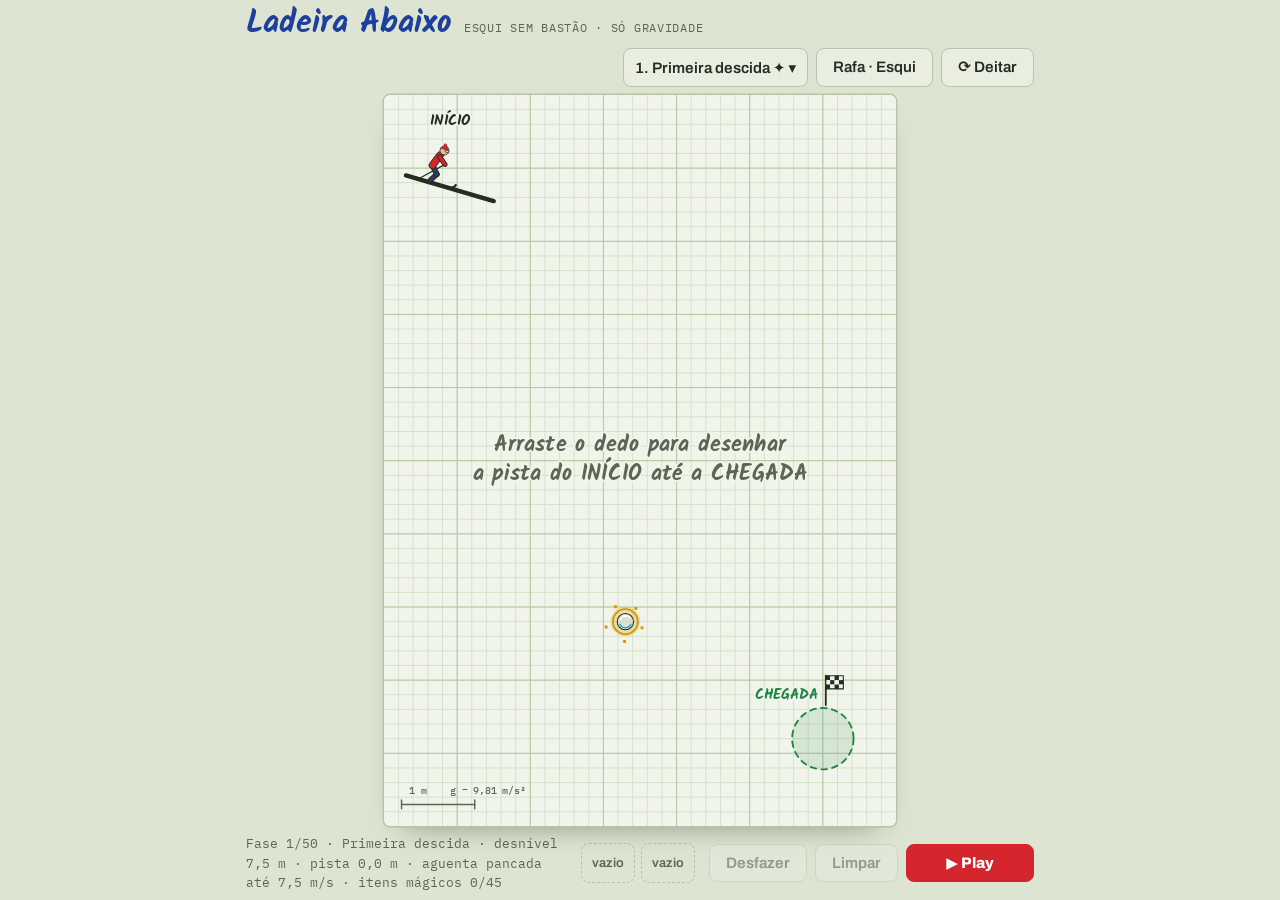
==== index.html @ 8053df75 "Magic items, batch 10: levels 16, 18, 21, 36 (dragon) Placed by Sonnet agents and re-verified on thi" ====
<!doctype html>
<html lang="pt-BR">
<head>
<meta charset="utf-8">
<meta name="viewport" content="width=device-width,initial-scale=1,viewport-fit=cover">
<style>body{margin:0}</style>
<title>Ladeira Abaixo</title>
<link rel="preconnect" href="https://fonts.googleapis.com">
<link rel="preconnect" href="https://fonts.gstatic.com" crossorigin>
<link rel="stylesheet" href="https://fonts.googleapis.com/css2?family=Archivo:wght@400;600;800&family=IBM+Plex+Mono:wght@500&family=Kalam:wght@400;700&display=swap">
<style>
/* Layout: one-screen portrait slope — title strip, tall engineering-pad board (blueprint in dark), thumb-reach control strip */
:root{
  --paper:#f1f4ea; --grid:#d6e2ca; --grid-major:#b3c9a2;
  --desk:#dde4d1; --panel:#e9eee0; --edge:#b6c5a8;
  --ink:#1d3f9e; --graphite:#262b24; --muted:#5b6753;
  --car:#d4252c; --on-car:#ffffff; --glass:#cfe6f2;
  --skin:#f0c29c; --pants:#2c3a66; --blood:#a5101a;
  --hazard:#efb21a; --ok:#1f8446; --bad:#c22a2a;
  --fire:#f0561d; --gold:#d19a00; --ice:#1f9fd6; --slow:#7a4bd0; --snow:#ffffff; --snow-edge:#8fa9bd;
  --f-hand:"Kalam","Segoe Print","Comic Sans MS",cursive;
  --f-ui:"Archivo",system-ui,-apple-system,"Segoe UI",sans-serif;
  --f-mono:"IBM Plex Mono",ui-monospace,Consolas,monospace;
}
@media (prefers-color-scheme: dark){
  :root:not([data-theme="light"]){
    --paper:#15396a; --grid:#1d4780; --grid-major:#2f5f9f;
    --desk:#0b2040; --panel:#112c52; --edge:#2b5690;
    --ink:#f3efdc; --graphite:#e6edf7; --muted:#9fb5d4;
    --car:#ff5a52; --on-car:#2a0606; --glass:#bfe3ff;
    --skin:#f5cfae; --pants:#1b2440; --blood:#e3263a;
    --hazard:#ffb627; --ok:#62d68b; --bad:#ff8a80;
    --fire:#ff6a2b; --gold:#ffcf3f; --ice:#6fd3ff; --slow:#b892ff; --snow:#e9f2ff; --snow-edge:#9fb5d4;
    color-scheme:dark;
  }
}
:root[data-theme="dark"]{
  --paper:#15396a; --grid:#1d4780; --grid-major:#2f5f9f;
  --desk:#0b2040; --panel:#112c52; --edge:#2b5690;
  --ink:#f3efdc; --graphite:#e6edf7; --muted:#9fb5d4;
  --car:#ff5a52; --on-car:#2a0606; --glass:#bfe3ff;
  --skin:#f5cfae; --pants:#1b2440; --blood:#e3263a;
  --hazard:#ffb627; --ok:#62d68b; --bad:#ff8a80;
  --fire:#ff6a2b; --gold:#ffcf3f; --ice:#6fd3ff; --slow:#b892ff; --snow:#e9f2ff; --snow-edge:#9fb5d4;
  color-scheme:dark;
}
*{box-sizing:border-box}
[hidden]{display:none!important}
html,body{height:100%;overscroll-behavior:none}
body{background:var(--desk);color:var(--graphite);font-family:var(--f-ui);-webkit-user-select:none;user-select:none;-webkit-touch-callout:none}
.app{height:100%;max-width:820px;margin-inline:auto;display:flex;flex-direction:column;gap:8px;padding-inline:16px;padding-block:8px}
.bar{display:flex;align-items:center;gap:8px 14px;flex-wrap:wrap}
.brand{display:flex;align-items:baseline;gap:12px;flex-wrap:wrap}
h1{font-family:var(--f-hand);font-weight:700;font-size:2rem;line-height:1;margin:0;color:var(--ink);text-wrap:balance}
.tag{font-family:var(--f-mono);font-size:.75rem;letter-spacing:.06em;text-transform:uppercase;color:var(--muted)}
.pick{margin-left:auto;display:flex;gap:8px;min-width:0}
/* level menu button: drawn by the page (a native select's popup would not turn with the app in sideways mode) */
#lvlBtn{min-width:0;max-width:16rem;text-align:left;white-space:nowrap;overflow:hidden;text-overflow:ellipsis;padding:.6rem .7rem;line-height:1.2}
.lvsec{display:grid;grid-template-columns:repeat(auto-fill,minmax(13rem,1fr));gap:6px}
.lvsec button{text-align:left;padding:.55rem .7rem;line-height:1.25;font-weight:600}
.lvsec button[aria-current="true"]{border-color:var(--ink);box-shadow:inset 0 0 0 2px var(--ink)}
.board{flex:1;min-height:0;display:grid;place-items:center;position:relative}
canvas{display:block;border-radius:6px;touch-action:none;cursor:crosshair;box-shadow:0 0 0 1.5px var(--edge),0 14px 30px -20px rgba(0,0,0,.55)}
canvas.busy{cursor:default}
.controls{justify-content:space-between}
.info{margin:0;flex:1 1 16rem;min-width:0;font-family:var(--f-mono);font-size:.8rem;line-height:1.5;color:var(--muted);font-variant-numeric:tabular-nums}
.btns{display:flex;gap:8px}
button{font:600 .95rem/1 var(--f-ui);padding:.65rem 1rem;border-radius:8px;border:1.5px solid var(--edge);background:var(--panel);color:var(--graphite);cursor:pointer;touch-action:manipulation}
button:hover:not(:disabled){border-color:var(--graphite)}
button:disabled{opacity:.4;cursor:default}
button:focus-visible{outline:3px solid var(--ink);outline-offset:2px}
button.primary{background:var(--car);border-color:var(--car);color:var(--on-car);font-weight:800;min-width:8rem}
/* character and vehicle picker: covers the app (and turns with it in sideways mode) */
.app{position:relative}
.picker{position:absolute;inset:0;z-index:5;display:grid;place-items:center;padding:12px;background:rgba(10,20,30,.45)}
.pk{position:relative;width:min(100%,40rem);max-height:100%;overflow:auto;display:grid;gap:.6rem;background:var(--paper);border:2px solid var(--graphite);border-radius:10px;padding:1rem 1.1rem 1.1rem;box-shadow:6px 6px 0 var(--graphite)}
.pk h2{margin:0;font-family:var(--f-hand);font-weight:700;font-size:1.9rem;line-height:1.05;color:var(--ink)}
.pk h3{margin:.2rem 0 0;font:600 .8rem/1 var(--f-mono);letter-spacing:.06em;text-transform:uppercase;color:var(--muted)}
.opts{display:grid;grid-template-columns:repeat(auto-fill,minmax(5.6rem,1fr));gap:8px}
.opt{display:grid;gap:4px;justify-items:center;padding:6px 4px 8px;font-weight:600}
.opt canvas{width:100%;aspect-ratio:4/3;height:auto;box-shadow:none;border-radius:4px;cursor:pointer;background:var(--paper)}
.opt[aria-pressed="true"]{border-color:var(--ink);box-shadow:inset 0 0 0 2px var(--ink)}
.opt small{font:500 .68rem/1.2 var(--f-mono);color:var(--muted);letter-spacing:.02em;text-align:center}
.vnote{margin:0;line-height:1.4;min-height:2.8em}
.pk .btns{justify-content:flex-end}
/* bag of magic items: two slots; the dragon slot is a button */
.bag{display:flex;gap:6px;align-items:stretch}
.slot{display:flex;align-items:center;gap:6px;padding:3px 9px 3px 3px;border:1.5px dashed var(--edge);border-radius:8px;font:600 .8rem/1.15 var(--f-ui);color:var(--muted);min-height:2.5rem;min-width:0}
.slot.empty{padding:3px 10px}
.slot.full{border-style:solid;color:var(--graphite);background:var(--panel)}
button.slot{cursor:pointer;border-color:var(--gold)}
.slot canvas{width:30px;height:30px;flex:none;box-shadow:none;border-radius:50%;cursor:inherit}
.app.land .bag{gap:6px}
.app.land .slot{flex:1;justify-content:center;padding:3px;min-height:2.4rem}
.app.land .slot span{display:none} /* sideways the column is short: icons only, the name is in the tooltip */
/* sideways: board on the left, controls in a column on the right */
.app.land{max-width:none;display:grid;grid-template-columns:minmax(0,1fr) 10rem;grid-template-rows:auto 1fr;gap:8px 12px}
.app.land .board{grid-column:1;grid-row:1/3}
.app.land header,.app.land footer{grid-column:2;flex-direction:column;flex-wrap:nowrap;align-items:stretch;gap:8px} /* nowrap: a wrapping column grows to its widest child */
.app.land footer{grid-row:2;justify-content:flex-end}
.app.land h1{font-size:1.45rem}
.app.land .tag,.app.land .info .more{display:none}
.app.land .pick{margin-left:0;flex-direction:column}
.app.land #who{white-space:normal}
.app.land #lvlBtn{max-width:none}
.app.land .info{flex:0 0 auto}
.app.land .controls .btns{flex-direction:column}
.app.land .controls .btns button{height:2.6rem}
.app.land .info{display:none} /* the level button already names the level */
.app.land button.primary{min-width:0}
/* phone held sideways with rotation lock: turn the whole app a quarter */
body.turn .app{position:fixed;top:0;left:var(--vw);width:var(--vh);height:var(--vw);margin:0;transform-origin:0 0;transform:rotate(90deg)}
.overlay{position:absolute;inset:0;display:grid;place-items:center;pointer-events:none;padding:16px}
.card{pointer-events:auto;display:grid;gap:.7rem;max-width:22rem;background:var(--paper);border:2px solid var(--graphite);border-radius:10px;padding:1.1rem 1.3rem 1.2rem;box-shadow:6px 6px 0 var(--graphite)}
.card h2{margin:0;font-family:var(--f-hand);font-weight:700;font-size:2.1rem;line-height:1.05;color:var(--bad);text-wrap:balance}
.card[data-kind="win"] h2{color:var(--ok)}
.card p{margin:0;line-height:1.45}
.card .btns button{flex:1}
@media (max-width:560px){
  .app{padding-inline:12px;gap:6px}
  h1{font-size:1.5rem}
  .tag,.info .more{display:none}
  .app:not(.land) .pick{margin-left:0;width:100%}
  .app:not(.land) #lvlBtn{flex:1;max-width:none}
  .app:not(.land) .info{flex-basis:100%;text-align:center}
  .app:not(.land) .bag{width:100%;justify-content:center}
  .app:not(.land) .controls .btns{width:100%}
  .app:not(.land) .controls .btns button{flex:1;height:3.2rem;padding:0 .5rem}
  .app:not(.land) button.primary{min-width:0;flex:1.6!important}
}
</style>

</head>
<body>
<div class="app">
  <header class="bar">
    <div class="brand"><h1>Ladeira Abaixo</h1><span class="tag">esqui sem bastão · só gravidade</span></div>
    <div class="pick">
      <button id="lvlBtn" aria-haspopup="dialog" title="Escolher fase"></button>
      <button id="who" title="Escolher personagem e transporte" aria-haspopup="dialog"></button>
      <button id="turn" title="Trocar entre jogar em pé e deitado">⟳ Deitar</button>
    </div>
  </header>
  <main class="board" id="board">
    <canvas id="cv" aria-label="Montanha: arraste para desenhar a pista de neve"></canvas>
    <div class="overlay" id="overlay" hidden>
      <div class="card" id="card" role="dialog" aria-live="polite">
        <h2 id="cTitle"></h2>
        <p id="cText"></p>
        <div class="btns"><button id="retry">Tentar de novo</button><button id="next" class="primary">Próxima fase</button></div>
      </div>
    </div>
  </main>
  <div class="picker" id="lvlMenu" role="dialog" aria-modal="true" aria-labelledby="lvTitle" hidden>
    <div class="pk">
      <h2 id="lvTitle">Escolha a fase</h2>
      <div id="lvList"></div>
      <div class="btns"><button id="lvClose">Fechar</button></div>
    </div>
  </div>
  <div class="picker" id="picker" role="dialog" aria-modal="true" aria-labelledby="pkTitle" hidden>
    <div class="pk">
      <h2 id="pkTitle">Quem desce, e em quê?</h2>
      <h3>Personagem</h3>
      <div class="opts" id="chars"></div>
      <h3>Transporte</h3>
      <div class="opts" id="vehs"></div>
      <p class="vnote" id="vnote"></p>
      <div class="btns"><button id="pkOk" class="primary">Descer!</button></div>
    </div>
  </div>
  <footer class="bar controls">
    <p class="info"><span id="info"></span><span class="more" id="more"></span></p>
    <div class="bag" id="bag" role="group" aria-label="Bolsa de itens mágicos"></div>
    <div class="btns">
      <button id="undo">Desfazer</button>
      <button id="clear">Limpar</button>
      <button id="play" class="primary">▶ Play</button>
    </div>
  </footer>
</div>

<script>
// World units: 100 px = 1 m, portrait slope. The skier rides on two ski contact points joined by a rigid
// link (position-based dynamics); the body is drawn on top and only checked for hits.
let W = 700, H = 1000; const PX = 100, G = 9.81 * PX, R = 9, AXLE = 36, SUB = 10;
const CRASH_BASE = 750, VMAX = 2500, GOAL_R = 42, SPIN = 3.5, T_MAX = 40;
// Levels are authored for the 700×1000 portrait slope; sideways play stretches them to 1000×700.
// start: launch pad [x1,y1,x2,y2] (skier faces from 1 to 2); goal: [x,y]
// haz: deadly rects [x,y,w,h] — moving ones add [dx,dy,period s,phase 0..1] and sweep from x,y to x+dx,y+dy and back
// fire: flame vents [x,y,w,h,period s,lit 0..1,phase 0..1,nozzle] — the rect burns for the lit share of each period;
//   nozzle is the side the flames shoot from: 0 bottom, 1 top, 2 left, 3 right
// aval: [delay s, speed px/s, accel px/s²] — a snow front starts behind the pad and sweeps toward the goal
// atk: ["aguia", x, y, delay s, speed px/s] chases the skier; ["canhao", x, y, first shot s, every s, ball px/s] fires fireballs
//   aimed where the skier would be if it kept going straight
// items: [x, y, kind] — power-ups for this run only: "turbo" pushes for 3 s, "lento" brakes for 3 s,
//   "gelo" freezes everything that moves (and the clock that drives it) for 3 s
// Every level also hides one magic item (MAGIC_SPOTS below): it only counts if the rider grabs it and finishes alive
const LEVELS = [
  { name: "Primeira descida", start: [30,110,150,145], goal: [600,880], haz: [] },
  { name: "Desvio", start: [30,110,150,145], goal: [620,880], haz: [[0,620,320,50]] },
  { name: "Por baixo da ponte", start: [670,110,550,145], goal: [100,880], haz: [[0,0,280,520],[330,700,370,300]] },
  { name: "Funil", start: [30,110,150,145], goal: [410,880], haz: [[0,640,330,360],[480,640,220,360]] },
  { name: "Pedras", start: [30,110,150,145], goal: [620,880], haz: [[350,250,350,80],[0,700,330,300]] },
  { name: "Agulha", start: [30,110,150,145], goal: [620,900], haz: [[0,380,240,40],[350,380,350,40],[0,720,420,280]] },
  // moving obstacles from here on
  { name: "Vai e vem", start: [30,110,150,145], goal: [600,880], haz: [[100,420,110,40,330,0,2.6,0]] },
  { name: "Elevador", start: [30,110,150,145], goal: [620,880], haz: [[0,620,320,50],[470,520,90,40,0,320,2.2,.9]] },
  { name: "Portão", start: [30,110,150,145], goal: [410,880], haz: [[0,640,330,360],[480,640,220,360],[160,590,100,30,220,0,2.6,.18]] },
  { name: "Martelos", start: [30,110,150,145], goal: [600,880], haz: [[200,250,60,60,0,260,1.6,.85],[420,480,60,60,0,260,1.6,.35]] },
  { name: "Ponte levadiça", start: [670,110,550,145], goal: [100,880], haz: [[0,0,280,520],[330,700,370,300],[190,500,80,40,0,170,2.4,.05]] },
  { name: "Esteiras", start: [30,110,150,145], goal: [600,880], haz: [[0,300,120,30,520,0,3,.2],[0,520,120,30,520,0,3,.53],[0,740,120,30,520,0,3,.86]] },
  { name: "Agulha móvel", start: [30,110,150,145], goal: [620,900], haz: [[0,380,200,40,130,0,2.4,.15],[320,380,380,40,130,0,2.4,.15],[0,720,420,280]] },
  { name: "Chuva de pedras", start: [30,110,150,145], goal: [600,880], haz: [[230,-60,50,50,0,1000,1.8,.35],[420,-60,50,50,0,1000,1.8,.85]] },
  { name: "Correnteza", start: [30,110,150,145], goal: [600,880], haz: [[0,250,200,60],[0,560,240,60,440,0,3.2,.3]] },
  { name: "Pedras e martelos", start: [30,110,150,145], goal: [620,880], haz: [[350,250,350,80],[0,700,330,300],[340,600,60,60,220,0,1.6,.6],[560,640,60,60,0,140,1.4,.6]] },
  // second run: 17–21 are static again with new shapes, then everything moves
  { name: "Túnel", start: [30,110,150,145], goal: [620,870], haz: [[380,300,320,190],[0,760,360,240]] },
  { name: "Vale", start: [30,110,150,145], goal: [640,740], haz: [[450,280,250,370],[200,840,500,160]] },
  { name: "Contramão", start: [670,110,550,145], goal: [80,870], haz: [[0,0,310,520],[380,620,320,380]] },
  { name: "Montanha-russa", start: [30,110,150,145], goal: [640,420], haz: [[400,0,120,360],[0,700,700,300]] },
  { name: "Escadaria", start: [30,110,150,145], goal: [630,880], haz: [[0,330,150,670],[150,420,150,580],[300,630,150,370],[450,800,120,200],[280,0,420,215],[430,215,270,230],[580,445,120,205]] },
  { name: "Portas de correr", start: [30,110,150,145], goal: [620,880], haz: [[0,470,410,30,-320,0,2.4,.45],[470,470,230,30,320,0,2.4,.45],[0,760,530,30,-400,0,2,.6],[590,760,110,30,400,0,2,.6]] },
  { name: "Pêndulo", start: [30,110,150,145], goal: [620,870], haz: [[80,700,70,70,420,-420,2.4,.45],[500,250,70,70,-200,450,2,.925]] },
  { name: "Avalanche", start: [30,110,150,145], goal: [620,870], haz: [[250,-60,50,50,0,1100,1.8,.65],[340,-60,50,50,0,1100,2,.675],[450,-60,50,50,0,1100,1.7,.7],[560,-60,50,50,0,1100,2.2,.9]] },
  { name: "Pistões", start: [30,110,150,145], goal: [620,870], haz: [[290,-300,40,550,0,330,1.6,.2],[410,-150,40,600,0,330,1.4,.725],[530,0,40,600,0,300,1.2,.325]] },
  { name: "Elevadores", start: [30,420,150,455], goal: [640,880], haz: [[250,300,50,40,0,400,2,.475],[380,350,50,40,0,450,1.6,.15],[510,450,50,40,0,450,1.3,.95]] },
  { name: "Relógio", start: [30,110,150,145], goal: [620,870], haz: [[200,420,50,50,200,0,1.3,.3],[400,450,50,50,0,300,1.7,.025],[600,700,50,50,-250,0,1.1,.075],[250,800,50,50,0,-250,1.5,0]] },
  { name: "Tempestade", start: [30,110,150,145], goal: [620,880], haz: [[300,-60,45,45,0,1100,1.9,.9],[480,-60,45,45,0,1100,1.6,.75],[0,600,100,30,600,0,2.6,.75]] },
  { name: "Guilhotina", start: [30,110,150,145], goal: [620,870], haz: [[380,300,320,190],[0,760,360,240],[420,490,24,60,0,300,1.2,.6],[560,490,24,60,0,330,1,.85]] },
  { name: "Trânsito", start: [30,110,150,145], goal: [630,880], haz: [[0,330,120,30,580,0,2.4,.8],[580,540,120,30,-580,0,2,.125],[0,760,120,30,580,0,2.8,.6]] },
  { name: "Fresta", start: [30,110,150,145], goal: [630,880], haz: [[400,-750,30,1000,0,300,3.2,.625],[400,500,30,1000,0,300,3.2,.625]] },
  { name: "Contramão móvel", start: [670,110,550,145], goal: [80,870], haz: [[0,0,310,520],[380,620,320,380],[315,330,60,40,0,300,1.8,.15],[100,740,60,40,220,0,1.6,.2]] },
  { name: "Vale perigoso", start: [30,110,150,145], goal: [640,740], haz: [[450,280,250,370],[200,840,500,160],[450,660,40,40,0,140,1,.075],[560,660,40,40,0,140,.8,.425],[200,480,50,40,200,0,1.8,.075]] },
  { name: "Escada rolante", start: [30,110,150,145], goal: [630,880], haz: [[0,330,150,670],[150,420,150,580],[300,630,150,370],[450,800,120,200],[280,0,420,215],[430,215,270,230],[580,445,120,205],[340,215,30,30,0,330,1.4,.35],[500,445,30,30,0,330,1.2,.6]] },
  { name: "Vagonete", start: [30,110,150,145], goal: [640,420], haz: [[400,0,120,360],[0,700,700,300],[300,560,60,40,260,0,2.2,.25],[560,380,40,40,0,200,1.8,.7]] },
  { name: "Grande final", start: [30,110,150,145], goal: [630,880], haz: [[0,330,150,670],[150,420,150,580],[300,630,150,370],[450,800,120,200],[280,0,420,215],[430,215,270,230],[580,445,120,205],[340,-300,30,500,0,330,1.3,.025],[500,-70,30,500,0,330,1.1,.525],[200,-60,40,40,0,1100,1.7,.35]] },
  // modes: fire vents and fireballs, an avalanche on your tail, eagles and cannons that hunt the skier, then all at once
  { name: "Fogueira", start: [30,110,150,145], goal: [620,870], haz: [[400,420,120,120]], fire: [[290,300,60,320,1.8,.55,.95,0]], items: [[560,330,"turbo"]] },
  { name: "Lança-chamas", start: [30,110,150,145], goal: [620,870], haz: [], fire: [[80,300,280,50,1.6,.45,.05,2],[330,600,370,50,1.4,.5,.65,3]] },
  { name: "Vulcão", start: [30,110,150,145], goal: [640,420], haz: [[400,0,120,360],[0,700,700,300]], fire: [[430,430,100,270,1.8,.45,.8,0]], atk: [["canhao",60,660,1.3,1.4,450]] },
  { name: "Fornalha", start: [30,110,150,145], goal: [630,880], haz: [[0,330,150,670],[150,420,150,580],[300,630,150,370],[450,800,120,200],[280,0,420,215],[430,215,270,230],[580,445,120,205]], fire: [[320,420,50,210,1.5,.5,.75,0],[470,560,50,240,1.3,.5,.15,0]] },
  { name: "Onda branca", start: [30,110,150,145], goal: [620,880], haz: [], aval: [.8,300,600], items: [[300,375,"lento"]] },
  { name: "Fuga do túnel", start: [30,110,150,145], goal: [620,870], haz: [[380,300,320,190],[0,760,360,240]], aval: [.8,300,600] },
  { name: "Contramão gelada", start: [670,110,550,145], goal: [80,870], haz: [[0,0,310,520],[380,620,320,380]], aval: [.8,300,600], items: [[440,560,"turbo"]] },
  { name: "Vale da avalanche", start: [30,110,150,145], goal: [640,740], haz: [[450,280,250,370],[200,840,500,160]], aval: [.8,300,400], items: [[400,500,"gelo"]] },
  { name: "Águia", start: [30,110,150,145], goal: [640,420], haz: [[400,0,120,360],[0,700,700,300]], atk: [["aguia",80,300,.8,800]] },
  { name: "Canhão", start: [30,110,150,145], goal: [620,870], haz: [[400,420,120,120]], atk: [["canhao",650,600,1,1,900]], items: [[200,700,"gelo"]] },
  { name: "Ninho", start: [30,110,150,145], goal: [620,870], haz: [], atk: [["aguia",470,610,1.4,500],["aguia",80,320,.8,800]] },
  { name: "Bombardeio", start: [30,420,150,455], goal: [640,880], haz: [[380,300,50,40,0,450,1.6,.55]], atk: [["canhao",640,120,.3,1,500],["canhao",60,900,1.3,1.2,500]] },
  { name: "Inferno branco", start: [30,110,150,145], goal: [620,870], haz: [[400,420,120,120]], fire: [[380,560,60,260,1.6,.5,.45,0]], aval: [.8,300,600], atk: [["aguia",640,200,.4,700]], items: [[470,380,"turbo"]] },
  { name: "Fim do mundo", start: [30,110,150,145], goal: [630,880], haz: [[0,330,150,670],[150,420,150,580],[300,630,150,370],[450,800,120,200],[280,0,420,215],[430,215,270,230],[580,445,120,205]], fire: [[320,420,50,210,1.5,.5,.5,0]], aval: [.8,300,600], atk: [["canhao",660,120,.3,.6,450]], items: [[520,520,"gelo"]] },
];
const SECTIONS = [[0, "Clássicas"], [16, "Novas formas"], [36, "🔥 Fogo"], [40, "🏔 Avalanche"], [44, "🦅 Ataque"], [48, "☠ Tudo junto"]];
// one magic item per level, [x, y, kind] in portrait coordinates (null: none yet); kinds are in MAGIC
const MAGIC_SPOTS = LEVELS.map(() => null);
Object.assign(MAGIC_SPOTS, { 0: [330, 720, "bolha"], 1: [270, 560, "pena"], 2: [290, 880, "bolha"], 3: [170, 260, "capacete"], 4: [370, 760, "bolha"], 5: [480, 500, "pena"], 6: [390, 800, "bolha"], 8: [440, 520, "bolha"], 9: [570, 400, "pena"], 10: [290, 880, "bolha"], 11: [410, 180, "capacete"], 12: [350, 680, "bolha"], 13: [330, 720, "pena"], 14: [330, 720, "capacete"], 15: [450, 430, "bolha"], 16: [390, 900, "pena"], 17: [560, 710, "bolha"], 19: [550, 300, "dragao"], 20: [360, 540, "bolha"], 21: [470, 200, "pena"], 22: [410, 180, "bolha"], 23: [410, 180, "capacete"], 25: [390, 840, "pena"], 26: [410, 180, "capacete"], 27: [470, 200, "bolha"], 28: [390, 900, "pena"], 29: [470, 280, "bolha"], 30: [470, 880, "capacete"], 31: [148, 623, "bolha"], 32: [297, 222, "pena"], 33: [420, 400, "capacete"], 34: [210, 440, "bolha"], 35: [371, 549, "dragao"], 36: [550, 580, "brasa"], 37: [450, 300, "brasa"], 38: [550, 300, "brasa"], 39: [420, 400, "cachecol"], 40: [250, 300, "cachecol"], 41: [330, 715, "cachecol"], 42: [341, 830, "cachecol"], 44: [650, 660, "brasa"], 45: [330, 300, "apito"], 46: [560, 380, "brasa"], 47: [290, 740, "cachecol"], 48: [400, 500, "capacete"] });
let land = false; // sideways play
const LAND_PACE = .7;
const levelCache = {};
function levelFor(i) { // the level as played in the current orientation
  const key = land + ":" + i;
  if (!levelCache[key]) {
    const src = LEVELS[i], sx = land ? 1000 / 700 : 1, sy = land ? 700 / 1000 : 1;
    // sideways the slope is lower and the skier slower, so fire, avalanche and hunters run on a slower clock:
    // their times are divided by p and their speeds multiplied by it
    const p = land ? LAND_PACE : 1;
    levelCache[key] = { name: src.name,
      start: src.start.map((v, j) => v * (j % 2 ? sy : sx)), goal: [src.goal[0] * sx, src.goal[1] * sy],
      haz: src.haz.map(h => h.map((v, j) => j < 6 ? v * (j % 2 ? sy : sx) : v)),
      fire: (src.fire || []).map(f => f.map((v, j) => j < 4 ? v * (j % 2 ? sy : sx) : j === 4 ? v / p : v)),
      atk: (src.atk || []).map(a => a[0] === "aguia" ? [a[0], a[1] * sx, a[2] * sy, a[3] / p, a[4] * p]
        : [a[0], a[1] * sx, a[2] * sy, a[3] / p, a[4] / p, a[5] * p]),
      items: (src.items || []).map(([x, y, k]) => [x * sx, y * sy, k]),
      magic: MAGIC_SPOTS[i] && [MAGIC_SPOTS[i][0] * sx, MAGIC_SPOTS[i][1] * sy, MAGIC_SPOTS[i][2]] };
    if (src.aval) { // the front travels along pad end → goal; stretch its speed with that distance too
      const [, , px, py] = src.start, [gx, gy] = src.goal, k = Math.hypot((gx - px) * sx, (gy - py) * sy) / Math.hypot(gx - px, gy - py);
      levelCache[key].aval = [src.aval[0] / p, src.aval[1] * k * p, src.aval[2] * k * p * p];
    }
  }
  return levelCache[key];
}
let tHaz = 0; // obstacle clock: runs freely while drawing, restarts at 0 on Play so every run is the same
const lit = (f, t = tHaz) => (t / f[4] + f[6]) % 1 < f[5];
const warm = (f, t = tHaz) => !lit(f, t) && (t / f[4] + f[6]) % 1 > 1 - .45 / f[4]; // about to light
function hazAt(h, t = tHaz) {
  if (h.length < 5) return h;
  const k = (1 - Math.cos(2 * Math.PI * (t / h[6] + h[7]))) / 2;
  return [h[0] + h[4] * k, h[1] + h[5] * k, h[2], h[3]];
}
// Riders: a character (looks only) on a vehicle (changes the ride). Coordinates are local to the rider: x forward,
// y down from the rear contact; every vehicle rests on the same two contacts, (0,0) and (AXLE,0), with the snow at y = 9.
// parts are thick strokes from a to b, drawn intact and torn apart on a crash; k picks the colour from the character
// (jacket, pants, skin) or the vehicle (gear, wood, tube, metal); shape draws a vehicle piece along its a→b segment.
// probes are (forward, up) body points that must never touch the snow; mid is the body centre (goal, aim, effects).
// roll: snow friction px/s², drag: air drag 1/s, tough: extra crash speed px/s, thrust: push px/s² while on the snow.
const SIT = (dx, dy) => [ // seated rider shifted by (dx, dy): sled, rocket, tray
  { a: [8 + dx, -6 + dy], b: [24 + dx, -9 + dy], w: 5.5, k: "pants", bleed: 1 },
  { a: [24 + dx, -9 + dy], b: [37 + dx, -2 + dy], w: 5, k: "pants", bleed: 1 },
  { a: [8 + dx, -6 + dy], b: [11 + dx, -22 + dy], w: 8, k: "jacket", bleed: 1.6 },
  { a: [11 + dx, -20 + dy], b: [28 + dx, -11 + dy], w: 4.5, k: "jacket", bleed: 1 },
  { a: [12 + dx, -30 + dy], b: [12 + dx, -30 + dy], w: 11, k: "skin", head: true, bleed: 2 },
];
const STAND = [
  { a: [24, -4], b: [18, 6], w: 5, k: "pants", bleed: 1 },
  { a: [15, -14], b: [24, -4], w: 5.5, k: "pants", bleed: 1 },
  { a: [15, -14], b: [21, -30], w: 8, k: "jacket", bleed: 1.6 },
  { a: [21, -28], b: [31, -20], w: 4.5, k: "jacket", bleed: 1 },
  { a: [25, -38], b: [25, -38], w: 11, k: "skin", head: true, bleed: 2 },
];
const VEHICLES = [
  { id: "esqui", name: "Esqui", note: "O original: equilibrado em tudo.", rate: [3, 3, 3],
    roll: 25, drag: .04, tough: 0, thrust: 0, mid: [18, 20], head: [25, -38],
    parts: [{ a: [-10, 9], b: [53, 9], w: 3, k: "gear", shape: "ski" }, { a: [31, -20], b: [4, 7], w: 1.6, k: "gear" }, ...STAND],
    probes: [[25, 44], [30, 38], [21, 30], [13, 14], [31, 20]] },
  { id: "treno", name: "Trenó", note: "Baixinho e firme: aguenta pancadas mais fortes, mas desliza menos.", rate: [2, 4, 2],
    roll: 30, drag: .045, tough: 100, thrust: 0, mid: [16, 14], head: [12, -30],
    parts: [{ a: [-8, 8], b: [46, 8], w: 2.5, k: "gear", shape: "runner" }, { a: [-4, 1], b: [40, 1], w: 4.5, k: "wood" },
      ...SIT(0, 0), { a: [28, -11], b: [44, 2], w: 1.2, k: "gear" }],
    probes: [[12, 36], [11, 22], [24, 10], [28, 12]] },
  { id: "snowboard", name: "Snowboard", note: "Desliza muito, mas é frágil na queda.", rate: [4, 2, 3],
    roll: 16, drag: .035, tough: -50, thrust: 0, mid: [18, 20], head: [25, -38],
    parts: [{ a: [-12, 8], b: [50, 8], w: 4, k: "gear", shape: "board" }, ...STAND.slice(0, 3),
      { a: [21, -28], b: [34, -25], w: 4.5, k: "jacket", bleed: 1 }, { a: [19, -27], b: [8, -22], w: 4.5, k: "jacket", bleed: 1 }, STAND[4]],
    probes: [[25, 44], [30, 38], [21, 30], [13, 14], [34, 25], [8, 22]] },
  { id: "boia", name: "Boia", note: "Quase não se machuca, mas o ar segura: corre menos da avalanche.", rate: [2, 5, 3],
    roll: 27, drag: .06, tough: 200, thrust: 0, mid: [18, 18], head: [19, -33],
    parts: [{ a: [-9, -1], b: [45, -1], w: 17, k: "tube", shape: "ring" },
      { a: [16, -8], b: [32, -12], w: 5.5, k: "pants", bleed: 1 }, { a: [32, -12], b: [44, -6], w: 5, k: "pants", bleed: 1 },
      { a: [16, -8], b: [18, -25], w: 8, k: "jacket", bleed: 1.6 }, { a: [18, -23], b: [6, -11], w: 4.5, k: "jacket", bleed: 1 },
      { a: [19, -33], b: [19, -33], w: 11, k: "skin", head: true, bleed: 2 }],
    probes: [[19, 39], [18, 25], [32, 13], [6, 12]] },
  { id: "esquibunda", name: "Esquibunda", note: "Sentado numa tábua, rente ao chão: passa por vãos baixos, mas é lento.", rate: [1, 3, 1],
    roll: 34, drag: .045, tough: 50, thrust: 0, mid: [14, 11], head: [10, -24],
    parts: [{ a: [-8, 7], b: [46, 7], w: 4, k: "wood", shape: "tray" },
      { a: [6, -1], b: [23, -5], w: 5.5, k: "pants", bleed: 1 }, { a: [23, -5], b: [40, -1], w: 5, k: "pants", bleed: 1 },
      { a: [6, -1], b: [9, -16], w: 8, k: "jacket", bleed: 1.6 }, { a: [9, -14], b: [22, -6], w: 4.5, k: "jacket", bleed: 1 },
      { a: [10, -24], b: [10, -24], w: 11, k: "skin", head: true, bleed: 2 }],
    probes: [[10, 30], [9, 16], [23, 9], [22, 9]] },
  { id: "foguete", name: "Trenó-foguete", note: "Um foguete empurra enquanto encosta na neve. O mais rápido, e o mais frágil.", rate: [5, 1, 2],
    roll: 25, drag: .04, tough: -75, thrust: 70, mid: [16, 14], head: [12, -30],
    parts: [{ a: [-8, 8], b: [46, 8], w: 2.5, k: "gear", shape: "runner" }, { a: [-4, 1], b: [40, 1], w: 4.5, k: "metal" },
      { a: [-24, -6], b: [-4, -6], w: 9, k: "metal", shape: "rocket" }, ...SIT(0, 0)],
    probes: [[12, 36], [11, 22], [24, 10], [28, 12]] },
];
// looks only; a colour starting with -- is a theme token
const CHARACTERS = [
  { id: "rafa", name: "Rafa", jacket: "--car", pants: "--pants", skin: "--skin", hat: "--car", look: "gorro" },
  { id: "bia", name: "Bia", jacket: "#7b3fc4", pants: "#24304a", skin: "#c98c62", hat: "#f08cc0", hair: "#3b2416", look: "rabo" },
  { id: "ze", name: "Vô Zé", jacket: "#8a5a2b", pants: "#3f4a3a", skin: "#f3c8a8", hat: "#2f7d4a", hair: "#f4f4f4", look: "barba" },
  { id: "kai", name: "Kai", jacket: "#1f9a6b", pants: "#2a2a2a", skin: "#7a4a2c", hat: "#f2c230", hair: "#141414", look: "faixa" },
  { id: "pinguim", name: "Pinguim", jacket: "#22252b", pants: "#22252b", skin: "#22252b", hat: "#ff9a1f", look: "pinguim" },
];
let rider = { ch: 0, vh: 0 };
try { const r = JSON.parse(localStorage.getItem("ladeira-rider") || "{}"); if (CHARACTERS[r.ch]) rider.ch = r.ch; if (VEHICLES[r.vh]) rider.vh = r.vh; } catch {}
const VEH = () => VEHICLES[rider.vh], CHAR = () => CHARACTERS[rider.ch];

const $ = s => document.querySelector(s);
const cv = $("#cv"), ctx = cv.getContext("2d"), board = $("#board");
const reduce = matchMedia("(prefers-reduced-motion: reduce)").matches;
let lvl = 0, done = new Set(), cleared = null;
const sketches = { false: LEVELS.map(() => []), true: LEVELS.map(() => []) }; // one drawing per level per orientation
let drawings = sketches[false];
let segs = [], state = "edit", car = null, stroke = null, parts = [], rag = [], drops = [], stains = [];
let tRun = 0, best = 0, stale = 0, vNow = 0, endTimer = 0;
try { JSON.parse(localStorage.getItem("ladeira-ski-done") || "[]").forEach(i => done.add(i)); } catch {}
try { land = localStorage.getItem("ladeira-land") === "1"; } catch {}
// per run: power-up timers, magic charges and guards, attackers in flight, items already taken
const FX_T = 3, GRACE = 1.2, TURBO = 6 * PX, BRAKE = 1.8, STEER = 3;
let fx = null, eagles = [], balls = [], shots = [], taken = new Set(), floaters = [];
// Magic items: won by grabbing a level's item and finishing alive. The bag holds at most 2. Everything in it except
// the dragon works in the next level played and is spent only when that level is won (a crash spends nothing);
// the dragon waits until the player sends it. Magic never changes the physics, it only cancels a loss, so every
// level stays solvable without it. hits: blows it absorbs; guard: what can't hurt at all during the level.
const MAGIC = {
  bolha: { name: "Bolha", hits: 1, note: "aguenta 1 batida" },
  capacete: { name: "Capacete", hits: 3, note: "aguenta 3 batidas" },
  pena: { name: "Pena", guard: "impact", note: "pancadas e quedas não machucam" },
  brasa: { name: "Amuleto de brasa", guard: "fire", note: "fogo e bolas de fogo não queimam" },
  cachecol: { name: "Cachecol de neve", guard: "aval", note: "a avalanche passa sem soterrar" },
  apito: { name: "Apito", guard: "aguia", note: "as águias ficam no ninho" },
  dragao: { name: "Dragão", note: "leva direto à chegada; use quando quiser" },
};
const BAG_MAX = 2, DRAGON_T = 2.4;
let bag = [], earned = new Set();
try { bag = JSON.parse(localStorage.getItem("ladeira-bolsa") || "[]").filter(k => MAGIC[k]).slice(0, BAG_MAX); } catch {}
try { JSON.parse(localStorage.getItem("ladeira-magia") || "[]").forEach(i => earned.add(i)); } catch {}
const saveMagic = () => { try { localStorage.setItem("ladeira-bolsa", JSON.stringify(bag)); localStorage.setItem("ladeira-magia", JSON.stringify([...earned])); } catch {} };
const activeMagic = () => bag.filter(k => k !== "dragao"); // what this level's runs get
let CRASH_V = CRASH_BASE;
const toughen = () => { CRASH_V = CRASH_BASE + VEH().tough; };
toughen();

const L = () => levelFor(lvl);
const fmt = (v, d = 1) => v.toFixed(d).replace(".", ",");
const m = v => fmt(v / PX) + " m", ms = v => fmt(v / PX) + " m/s", sec = t => fmt(t) + " s";
const clamp = (v, a, b) => v < a ? a : v > b ? b : v;

function rebuild() {
  segs = [];
  const add = (x1, y1, x2, y2) => {
    const dx = x2 - x1, dy = y2 - y1, l2 = dx * dx + dy * dy;
    if (l2 < 1e-6) return;
    segs.push({ x1, y1, dx, dy, l2, minx: Math.min(x1, x2) - R, maxx: Math.max(x1, x2) + R, miny: Math.min(y1, y2) - R, maxy: Math.max(y1, y2) + R });
  };
  add(...L().start);
  for (const st of drawings[lvl]) for (let i = 1; i < st.length; i++) add(st[i-1][0], st[i-1][1], st[i][0], st[i][1]);
}
function closest(px, py, s) {
  const t = clamp(((px - s.x1) * s.dx + (py - s.y1) * s.dy) / s.l2, 0, 1);
  return [s.x1 + s.dx * t, s.y1 + s.dy * t];
}
// nearest track point within r of (px,py): [qx, qy, dist] or null
function touch(px, py, r) {
  let hit = null;
  for (const s of segs) {
    if (px < s.minx - r || px > s.maxx + r || py < s.miny - r || py > s.maxy + r) continue;
    const [qx, qy] = closest(px, py, s), d = Math.hypot(px - qx, py - qy);
    if (d < r && (!hit || d < hit[2])) hit = [qx, qy, d];
  }
  return hit;
}

function spawn() {
  const [x1, y1, x2, y2] = L().start, l = Math.hypot(x2 - x1, y2 - y1), dx = (x2 - x1) / l, dy = (y2 - y1) / l;
  let nx = dy, ny = -dx; if (ny > 0) { nx = -nx; ny = -ny; }
  const ax = x1 + dx * 16 + nx * (R + .5), ay = y1 + dy * 16 + ny * (R + .5);
  car = { s: Math.sign(dx) || 1, w: [{ x: ax, y: ay, vx: 0, vy: 0 }, { x: ax + dx * AXLE, y: ay + dy * AXLE, vx: 0, vy: 0 }] };
}
function basis() {
  const [a, b] = car.w, l = Math.hypot(b.x - a.x, b.y - a.y) || 1, ux = (b.x - a.x) / l, uy = (b.y - a.y) / l;
  return { ux, uy, nx: car.s * uy, ny: -car.s * ux }; // n = the skier's "up"
}
function local(x, y) { const a = car.w[0], f = basis(); return [a.x + f.ux * x + f.nx * y, a.y + f.uy * x + f.ny * y]; }

// ---- physics ----
function link(a, b) {
  const dx = b.x - a.x, dy = b.y - a.y, d = Math.hypot(dx, dy) || 1, k = (d - AXLE) / d / 2;
  a.x += dx * k; a.y += dy * k; b.x -= dx * k; b.y -= dy * k;
}
function collide(w) {
  for (const s of segs) {
    if (w.x < s.minx || w.x > s.maxx || w.y < s.miny || w.y > s.maxy) continue;
    const [qx, qy] = closest(w.x, w.y, s);
    let ex = w.x - qx, ey = w.y - qy, d = Math.hypot(ex, ey);
    if (d >= R) continue;
    if (d < 1e-4) { const l = Math.sqrt(s.l2); ex = s.dy / l; ey = -s.dx / l; d = 0; } else { ex /= d; ey /= d; }
    w.x += ex * (R - d); w.y += ey * (R - d); w.c = true; w.nx = ex; w.ny = ey;
    const vn = w.vx * ex + w.vy * ey; // approach speed before this step
    if (vn < -100) impact = true;
    if (vn < -CRASH_V && state === "run") hurt("Pancada forte!", `Bateu a ${ms(-vn)} contra a neve. {quem} aguenta até ${ms(CRASH_V)}.`, "impact");
  }
}
// ½v² + g·height for both contacts (per unit mass; y grows downward)
const energy = () => car.w.reduce((e, w) => e + (w.vx * w.vx + w.vy * w.vy) / 2 - G * w.y, 0);
let impact = false;
function physics(dt) {
  const h = dt / SUB, [a, b] = car.w, V = VEH();
  for (let s = 0; s < SUB; s++) {
    const e0 = energy(); impact = false;
    for (const w of car.w) {
      w.vy += G * h;
      const sp = Math.hypot(w.vx, w.vy); if (sp > VMAX) { w.vx *= VMAX / sp; w.vy *= VMAX / sp; }
      w.ox = w.x; w.oy = w.y; w.x += w.vx * h; w.y += w.vy * h; w.c = false;
    }
    for (let it = 0; it < 3; it++) { link(a, b); collide(a); collide(b); }
    if (state !== "run") return;
    for (const w of car.w) { w.vx = (w.x - w.ox) / h; w.vy = (w.y - w.oy) / h; }
    // a polyline bends in small kinks and each kink eats speed; give back that numeric loss so the
    // track behaves like a smooth, ideal slope. Real hits (impact) and the losses below still count.
    const e1 = energy(), ke = car.w.reduce((k, w) => k + (w.vx * w.vx + w.vy * w.vy) / 2, 0);
    if (!impact && e1 < e0 && ke > 1) {
      const f = Math.min(1.05, Math.sqrt((ke + e0 - e1) / ke));
      for (const w of car.w) { w.vx *= f; w.vy *= f; }
    }
    for (const w of car.w) {
      w.vx *= 1 - V.drag * h; w.vy *= 1 - V.drag * h;
      const push = (fx.turbo > 0 ? TURBO : 0) + (w.c ? V.thrust : 0), sp = Math.hypot(w.vx, w.vy);
      if (push && sp > 1) { w.vx += w.vx / sp * push * h; w.vy += w.vy / sp * push * h; }
      if (fx.lento > 0) { w.vx *= 1 - BRAKE * h; w.vy *= 1 - BRAKE * h; }
      if (w.c) { // snow friction along the surface
        const tx = -w.ny, ty = w.nx, vt = w.vx * tx + w.vy * ty, dv = Math.min(Math.abs(vt), V.roll * h) * Math.sign(vt);
        w.vx -= tx * dv; w.vy -= ty * dv;
      }
    }
    if (!a.c && !b.c) { // airborne: bleed off spin (arcade tweak, keeps jumps off curves playable)
      const l = Math.hypot(b.x - a.x, b.y - a.y) || 1, px = -(b.y - a.y) / l, py = (b.x - a.x) / l;
      const k = ((b.vx - a.vx) * px + (b.vy - a.vy) * py) * (1 - Math.exp(-SPIN * h)) / 2;
      a.vx += px * k; a.vy += py * k; b.vx -= px * k; b.vy -= py * k;
    }
  }
}
const WHY = { // {quem} = the chosen character's name, filled in when the card shows; title, text, what kind of harm (a magic guard can cancel it)
  haz: ["Bateu na pedra!", "{quem} encostou na área listrada. Desvie dela com a pista.", "haz"],
  fire: ["Queimou!", "Passou pelo fogo aceso. As chamas acendem e apagam: acerte o tempo mudando a pista.", "fire"],
  aguia: ["A águia pegou!", "A águia mergulhou em {quem}. Desça mais rápido que ela, ou passe longe do ninho.", "aguia"],
  bola: ["Bola de fogo!", "O canhão mira onde {quem} vai estar se seguir reto. Faça curvas para a bola errar.", "fire"],
  aval: ["Soterrado!", "A avalanche alcançou {quem}. Desenhe uma descida mais rápida.", "aval"],
};
function update(dt) {
  tRun += dt;
  for (const k of ["turbo", "lento", "gelo", "grace"]) fx[k] = Math.max(0, fx[k] - dt);
  physics(dt);
  if (state !== "run") return;
  const [a, b] = car.w, probes = VEH().probes.map(p => local(...p));
  if (probes.some(([px, py]) => touch(px, py, 2.5)) && hurt("Caiu de cabeça!", "O corpo de {quem} bateu na neve. Curvas fechadas e lombadas causam esse tombo.", "impact")) return;
  if (!fx.gelo) { tHaz += dt; moveAttackers(dt); } // the ice charm stops the world clock
  for (const d of dangers()) if (hits(d, probes)) { if (hurt(...WHY[d.why])) return; break; }
  const F = front();
  if (F && F.s > 0 && probes.concat(car.w.map(w => [w.x, w.y])).some(([px, py]) => (px - F.ox) * F.ux + (py - F.oy) * F.uy < F.s) && hurt(...WHY.aval)) return;
  pickUp(probes);
  if (car.w.some(w => w.y > H + 80 || w.x < -80 || w.x > W + 80)) return end("crash", "Despencou", "{quem} saiu da pista e caiu montanha abaixo.");
  vNow = (Math.hypot(a.vx, a.vy) + Math.hypot(b.vx, b.vy)) / 2;
  const [cx, cy] = local(...VEH().mid), [gx, gy] = L().goal, dist = Math.hypot(cx - gx, cy - gy);
  if (dist < GOAL_R) return end("win", "Chegou inteiro!", `Levou ${sec(tRun)} e cruzou a chegada a ${ms(vNow)}.`);
  if (dist < best - 2) { best = dist; stale = 0; } else stale += dt; // stopped or rocking in a valley = no new closest approach
  if (stale > 3.5) return end("crash", "Não chegou lá", "{quem} perdeu o embalo. Só a gravidade empurra: a chegada precisa ficar mais baixa que o ponto mais alto do caminho.", false);
  if (tRun > T_MAX) return end("crash", "Tempo esgotado", `Passaram ${T_MAX} s e {quem} não chegou.`, false);
}
// a hit ends the run unless magic cancels it: a guard for that kind of harm, or a charge of bubble/helmet
// (after a charge the rider gets a moment to get clear)
function hurt(title, text, kind) {
  if (fx.guard.has(kind) || fx.grace > 0) return false;
  if (fx.shield > 0) {
    fx.shield--; fx.grace = GRACE;
    const [x, y] = local(VEH().mid[0], VEH().mid[1] + 30); floaters.push({ x, y, text: "A magia salvou!", key: "gold", life: 1 });
    return false;
  }
  end("crash", title, text); return true;
}
// everything that kills on touch right now: rects r [x,y,w,h] or circles c [x,y,radius]
function dangers() {
  const out = [];
  for (const h of L().haz) out.push({ r: hazAt(h), why: "haz" });
  if (!fx.guard.has("fire")) for (const f of L().fire) if (lit(f)) out.push({ r: f.slice(0, 4), why: "fire" });
  for (const a of L().atk) if (a[0] === "canhao") out.push({ r: [a[1] - 16, a[2] - 14, 32, 28], why: "haz" });
  if (!fx.guard.has("aguia")) for (const e of eagles) out.push({ c: [e.x, e.y, 15], why: "aguia" });
  if (!fx.guard.has("fire")) for (const o of balls) out.push({ c: [o.x, o.y, 10], why: "bola" });
  return out;
}
function hits(d, probes) {
  if (d.r) {
    const [hx, hy, hw, hh] = d.r;
    return car.w.some(w => (w.x - clamp(w.x, hx, hx + hw)) ** 2 + (w.y - clamp(w.y, hy, hy + hh)) ** 2 < R * R)
      || probes.some(([px, py]) => px > hx && px < hx + hw && py > hy && py < hy + hh);
  }
  const [cx, cy, r] = d.c;
  return car.w.some(w => Math.hypot(w.x - cx, w.y - cy) < r + R) || probes.some(([px, py]) => Math.hypot(px - cx, py - cy) < r);
}
// avalanche front: it starts behind the pad and runs along pad end → goal; s = how far it has come (-1 before it starts)
function front() {
  const v = L().aval; if (!v) return null;
  const [x1, y1, x2, y2] = L().start, [gx, gy] = L().goal, l = Math.hypot(gx - x2, gy - y2), ux = (gx - x2) / l, uy = (gy - y2) / l;
  const T = tHaz - v[0];
  return { ox: x1 - ux * 70, oy: y1 - uy * 70, ux, uy, s: T > 0 ? v[1] * T + v[2] * T * T / 2 : -1 };
}
function moveAttackers(dt) {
  const [cx, cy] = local(...VEH().mid), vx = (car.w[0].vx + car.w[1].vx) / 2, vy = (car.w[0].vy + car.w[1].vy) / 2;
  for (const e of eagles) {
    if (tHaz < e.delay || fx.guard.has("aguia")) continue; // the whistle keeps them on the nest
    const dx = cx - e.x, dy = cy - e.y, d = Math.hypot(dx, dy) || 1, k = Math.min(1, STEER * dt);
    e.vx += (dx / d * e.speed - e.vx) * k; e.vy += (dy / d * e.speed - e.vy) * k;
    e.x += e.vx * dt; e.y += e.vy * dt;
  }
  L().atk.forEach((a, i) => {
    if (a[0] !== "canhao") return;
    while (tHaz >= a[3] + shots[i] * a[4]) { // every shot that came due, aimed where the skier will be if it keeps going straight
      let tx = cx, ty = cy;
      for (let k = 0; k < 3; k++) { const fly = Math.hypot(tx - a[1], ty - a[2]) / a[5]; tx = cx + vx * fly; ty = cy + vy * fly; }
      const dx = tx - a[1], dy = ty - a[2], d = Math.hypot(dx, dy) || 1;
      balls.push({ x: a[1] + dx / d * 24, y: a[2] + dy / d * 24, vx: dx / d * a[5], vy: dy / d * a[5] });
      shots[i]++;
    }
  });
  for (const o of balls) { o.x += o.vx * dt; o.y += o.vy * dt; }
  balls = balls.filter(o => o.x > -60 && o.x < W + 60 && o.y > -60 && o.y < H + 60);
}
const ITEM_R = 22, ITEMS = {
  turbo: ["Turbo 3 s!", "hazard"], lento: ["Lento 3 s…", "slow"], gelo: ["Tudo congelado 3 s!", "ice"],
};
function pickUp(probes) {
  const pts = probes.concat(car.w.map(w => [w.x, w.y])), mg = L().magic;
  if (mg && !fx.magic && !earned.has(lvl) && pts.some(([px, py]) => Math.hypot(px - mg[0], py - mg[1]) < ITEM_R)) {
    fx.magic = mg[2]; // only kept if the rider finishes alive
    floaters.push({ x: mg[0], y: mg[1] - 26, text: `${MAGIC[mg[2]].name}! Chegue vivo para ficar`, key: "gold", life: 1.4 });
    if (!reduce) for (let k = 0; k < 24; k++) { const an = k / 24 * Math.PI * 2; parts.push({ x: mg[0], y: mg[1], vx: Math.cos(an) * 260, vy: Math.sin(an) * 260 - 120, life: 1, key: "gold", r: an }); }
  }
  L().items.forEach(([x, y, kind], i) => {
    if (taken.has(i) || !pts.some(([px, py]) => Math.hypot(px - x, py - y) < ITEM_R)) return;
    taken.add(i);
    fx[kind] = FX_T;
    floaters.push({ x, y: y - 24, text: ITEMS[kind][0], key: ITEMS[kind][1], life: 1 });
    if (!reduce) for (let k = 0; k < 18; k++) { const an = k / 18 * Math.PI * 2; parts.push({ x, y, vx: Math.cos(an) * 220, vy: Math.sin(an) * 220 - 120, life: .8, key: ITEMS[kind][1], r: an }); }
  });
}
function arm() { // fresh per-run magic so every Play starts the same
  const act = activeMagic();
  fx = { turbo: 0, lento: 0, gelo: 0, grace: 0, magic: null,
    shield: act.reduce((n, k) => n + (MAGIC[k].hits || 0), 0), guard: new Set(act.map(k => MAGIC[k].guard).filter(Boolean)) };
  eagles = L().atk.filter(a => a[0] === "aguia").map(a => ({ x: a[1], y: a[2], delay: a[3], speed: a[4], vx: 0, vy: 0 }));
  balls = []; shots = L().atk.map(() => 0); taken = new Set(); floaters = [];
}
function end(kind, title, text, boom = true, byDragon = false) {
  state = kind;
  if (kind === "win") {
    if (!reduce) burst(...(byDragon ? L().goal : local(...VEH().mid)));
    done.add(lvl); try { localStorage.setItem("ladeira-ski-done", JSON.stringify([...done])); } catch {}
    text += byDragon ? spendDragon() : settleMagic();
    renderLevels();
  } else if (boom) shatter();
  clearTimeout(endTimer);
  endTimer = setTimeout(() => showCard(kind, title, text), kind === "win" ? 650 : 1100);
  refresh();
}
// a ridden win spends the magic that was working in this level, then banks the item grabbed on the way
function settleMagic() {
  let note = "";
  const used = activeMagic();
  if (used.length) {
    bag = bag.filter(k => k === "dragao");
    note += ` ${used.map(k => MAGIC[k].name).join(" e ")} ${used.length > 1 ? "foram usados" : "foi usado"} nesta fase.`;
  }
  if (fx.magic) {
    const m = MAGIC[fx.magic];
    if (bag.length < BAG_MAX) {
      bag.push(fx.magic); earned.add(lvl);
      note += fx.magic === "dragao" ? ` Você ganhou um ${m.name}! Use quando quiser: ${m.note}.` : ` Você ganhou: ${m.name} (${m.note}). Vale na próxima fase que você jogar.`;
    } else note += ` Sua bolsa está cheia (máximo ${BAG_MAX}): ${m.name} ficou nesta fase. Use um item e volte para buscar.`;
  }
  saveMagic(); renderBag();
  return note;
}
function spendDragon() {
  bag.splice(bag.indexOf("dragao"), 1); saveMagic(); renderBag();
  return "";
}
// the dragon: carries the rider from the pad over the slope to the goal; spent only when it lands
let dragonT = 0, flown = false;
function sendDragon() {
  if (state !== "edit" || !bag.includes("dragao")) return;
  overlay.hidden = true; state = "dragon"; dragonT = 0; flown = true; refresh();
}
function dragonAt(u) { // position and heading on a high arc from the pad to the goal
  const [, , x2, y2] = L().start, [gx, gy] = L().goal;
  const P = [[x2, y2 - 40], [(x2 + gx) / 2, Math.max(70, Math.min(y2, gy) - 220)], [gx, gy - 26]];
  const at = j => (1 - u) ** 2 * P[0][j] + 2 * (1 - u) * u * P[1][j] + u * u * P[2][j];
  const sl = j => 2 * (1 - u) * (P[1][j] - P[0][j]) + 2 * u * (P[2][j] - P[1][j]);
  return { x: at(0), y: at(1), dx: sl(0) || 1e-6, dy: sl(1) };
}
function burst(x, y) {
  const keys = ["ok", "ink", "hazard", "car"];
  for (let i = 0; i < 46; i++) {
    const a = Math.random() * Math.PI * 2, v = 120 + Math.random() * 380;
    parts.push({ x, y, vx: Math.cos(a) * v, vy: Math.sin(a) * v - 250, life: 1, key: keys[i % 4], r: Math.random() * 6 });
  }
}

// ---- crash: the skier breaks apart and bleeds ----
function shatter() {
  const vx = (car.w[0].vx + car.w[1].vx) / 2, vy = (car.w[0].vy + car.w[1].vy) / 2;
  const power = clamp(Math.hypot(vx, vy) * .35, 160, 420);
  rag = VEH().parts.map(p => {
    const A = local(p.a[0], -p.a[1]), B = local(p.b[0], -p.b[1]), ang = Math.random() * Math.PI * 2, s = power * (.3 + Math.random() * .7);
    return { ...p, x: (A[0] + B[0]) / 2, y: (A[1] + B[1]) / 2, hx: (B[0] - A[0]) / 2, hy: (B[1] - A[1]) / 2,
      vx: vx * .5 + Math.cos(ang) * s, vy: vy * .5 + Math.sin(ang) * s - power * .4, av: (Math.random() - .5) * 16, bleed: p.bleed || 0 };
  });
  const [cx, cy] = local(VEH().mid[0], VEH().mid[1] + 4);
  for (let i = 0; i < 70; i++) {
    const ang = Math.random() * Math.PI * 2, s = Math.random() * power * 1.1;
    drops.push({ x: cx, y: cy, vx: vx * .3 + Math.cos(ang) * s, vy: vy * .3 + Math.sin(ang) * s - 120 });
  }
}
function stepRag(dt) {
  const h = dt / 3;
  for (let n = 0; n < 3; n++) for (const p of rag) {
    p.vy += G * h; p.x += p.vx * h; p.y += p.vy * h;
    const c = Math.cos(p.av * h), s = Math.sin(p.av * h);
    [p.hx, p.hy] = [p.hx * c - p.hy * s, p.hx * s + p.hy * c];
    const r = p.w / 2 + 1;
    for (const [ex, ey] of [[p.x + p.hx, p.y + p.hy], [p.x - p.hx, p.y - p.hy]]) {
      const t = touch(ex, ey, r); if (!t) continue;
      let nx = ex - t[0], ny = ey - t[1]; const d = t[2] || 1e-4; nx /= d; ny /= d;
      p.x += nx * (r - d); p.y += ny * (r - d);
      const vn = p.vx * nx + p.vy * ny;
      if (vn < 0) { p.vx -= nx * vn * 1.3; p.vy -= ny * vn * 1.3; p.vx *= .9; p.vy *= .9; p.av *= .7; }
    }
  }
  for (const p of rag) if (p.bleed > 0) {
    p.bleed -= dt;
    if (Math.random() < .55) drops.push({ x: p.x, y: p.y, vx: p.vx * .3 + (Math.random() - .5) * 60, vy: p.vy * .3 - Math.random() * 40 });
  }
  rag = rag.filter(p => p.y < H + 200);
}
function stepDrops(dt) {
  for (const d of drops) {
    d.vy += G * dt; d.x += d.vx * dt; d.y += d.vy * dt;
    const t = touch(d.x, d.y, 3), inHaz = L().haz.some(h => h.length < 5 && d.x > h[0] && d.x < h[0] + h[2] && d.y > h[1] && d.y < h[1] + h[3]);
    if (t || inHaz) { stains.push({ x: t ? t[0] : d.x, y: t ? t[1] : d.y, r: 1.5 + Math.random() * 3 }); d.dead = true; }
    else if (d.y > H + 20) d.dead = true;
  }
  drops = drops.filter(d => !d.dead);
  if (stains.length > 900) stains.splice(0, stains.length - 900);
}

// ---- UI ----
const overlay = $("#overlay");
function showCard(kind, title, text) {
  const last = lvl === LEVELS.length - 1;
  $("#card").dataset.kind = kind;
  const who = s => s.replaceAll("{quem}", CHAR().name);
  $("#cTitle").textContent = who(title);
  $("#cText").textContent = who(text) + (kind === "win" && last ? " Você venceu todas as fases!" : "");
  $("#next").hidden = !(kind === "win" && !last);
  overlay.hidden = false;
  ($("#next").hidden ? $("#retry") : $("#next")).focus();
}
function reset() {
  clearTimeout(endTimer); overlay.hidden = true;
  state = "edit"; parts = []; rag = []; drops = []; stains = []; tRun = 0; flown = false; spawn(); arm(); refresh();
}
function play() {
  if (state !== "edit") return reset();
  spawn(); arm(); tRun = 0; tHaz = 0; best = Infinity; stale = 0; vNow = 0; state = "run"; refresh();
}
function select(i) { lvl = i; cleared = null; rebuild(); reset(); renderLevels(); }
function undo() {
  if (state !== "edit") return;
  if (drawings[lvl].length) drawings[lvl].pop();
  else if (cleared) { drawings[lvl] = cleared; cleared = null; }
  rebuild(); refresh();
}
function clearAll() {
  if (state !== "edit" || !drawings[lvl].length) return;
  cleared = drawings[lvl]; drawings[lvl] = []; rebuild(); refresh();
}
// ↔ something moves · ✦ its magic item is still out there · ★ its magic item was won
function optText(l, i) {
  const moves = l.haz.some(h => h.length > 4) || l.fire || l.atk || l.aval;
  const magic = MAGIC_SPOTS[i] ? earned.has(i) ? " ★" : " ✦" : "";
  return `${i + 1}. ${l.name}${moves ? " ↔" : ""}${magic}${done.has(i) ? "  ✓" : ""}`;
}
function renderLevels() {
  $("#lvlBtn").textContent = optText(LEVELS[lvl], lvl) + "  ▾";
  $("#lvList").replaceChildren(...SECTIONS.flatMap(([from, title], k) => {
    const to = SECTIONS[k + 1]?.[0] ?? LEVELS.length, grid = document.createElement("div");
    grid.className = "lvsec";
    for (let i = from; i < to; i++) {
      const b = document.createElement("button");
      b.type = "button"; b.textContent = optText(LEVELS[i], i); b.setAttribute("aria-current", i === lvl);
      b.onclick = () => { closeLevels(); select(i); };
      grid.append(b);
    }
    return [Object.assign(document.createElement("h3"), { textContent: title }), grid];
  }));
}
function openLevels() {
  if (state !== "edit") reset();
  $("#lvlMenu").hidden = false;
  const cur = $("#lvList").querySelector('[aria-current="true"]');
  const box = cur.closest(".pk"); box.scrollTop = cur.offsetTop - box.clientHeight / 2; // not scrollIntoView: it would scroll the turned page too
  cur.focus({ preventScroll: true });
}
const closeLevels = () => { $("#lvlMenu").hidden = true; $("#lvlBtn").focus(); };
$("#lvlBtn").onclick = openLevels;
$("#lvClose").onclick = closeLevels;
$("#lvlMenu").onclick = e => { if (e.target.id === "lvlMenu") closeLevels(); };
function orient() { // sideways mode on a portrait screen = turn the app so the phone can be held sideways
  const r = document.documentElement.style;
  r.setProperty("--vw", innerWidth + "px"); r.setProperty("--vh", innerHeight + "px");
  document.body.classList.toggle("turn", land && innerHeight > innerWidth);
}
function setLand(on) {
  land = on; W = land ? 1000 : 700; H = land ? 700 : 1000; drawings = sketches[land];
  try { localStorage.setItem("ladeira-land", land ? "1" : "0"); } catch {}
  $(".app").classList.toggle("land", land);
  $("#turn").textContent = land ? "⟳ Em pé" : "⟳ Deitar";
  orient(); fit(); select(lvl);
}
$("#turn").onclick = () => setLand(!land);
addEventListener("resize", orient);
function magicIcon(c, kind) {
  const g = c.getContext("2d"), st = getComputedStyle(document.documentElement), P = {};
  for (const n of ["paper", "graphite", "muted", "ink", "gold", "glass", "fire", "hazard", "ice", "slow", "ok", "bad", "car"]) P[n] = st.getPropertyValue("--" + n).trim();
  g.setTransform(c.width / 30, 0, 0, c.width / 30, 15 * c.width / 30, 15 * c.width / 30);
  paintMagic(g, P, kind, 0);
}
function renderBag() {
  const slots = [];
  for (let i = 0; i < BAG_MAX; i++) {
    const k = bag[i], dragon = k === "dragao", el = document.createElement(dragon ? "button" : "div");
    el.className = "slot " + (k ? "full" : "empty");
    if (!k) { el.textContent = "vazio"; el.title = "Espaço livre na bolsa"; slots.push(el); continue; }
    const c = document.createElement("canvas"); c.width = c.height = 60;
    el.append(c, Object.assign(document.createElement("span"), { textContent: dragon ? "Usar dragão" : MAGIC[k].name }));
    el.title = dragon ? `${MAGIC[k].name}: ${MAGIC[k].note}.` : `${MAGIC[k].name}: ${MAGIC[k].note}. Vale nesta fase e é gasto quando você vencer.`;
    el.setAttribute("aria-label", dragon ? "Usar dragão" : `${MAGIC[k].name}, vale nesta fase`);
    if (dragon) { el.type = "button"; el.onclick = sendDragon; el.disabled = state !== "edit"; }
    magicIcon(c, k); slots.push(el);
  }
  $("#bag").replaceChildren(...slots);
}
function refresh() {
  const [x1, y1, x2, y2] = L().start, drop = L().goal[1] - (y1 + y2) / 2;
  let ink = 0; for (const st of drawings[lvl]) for (let i = 1; i < st.length; i++) ink += Math.hypot(st[i][0] - st[i-1][0], st[i][1] - st[i-1][1]);
  $("#info").textContent = `Fase ${lvl + 1}/${LEVELS.length} · ${L().name}`;
  $("#more").textContent = ` · desnível ${m(drop)} · pista ${m(ink)} · aguenta pancada até ${ms(CRASH_V)} · itens mágicos ${earned.size}/${MAGIC_SPOTS.filter(Boolean).length}`;
  const edit = state === "edit";
  $("#play").textContent = edit ? "▶ Play" : state === "run" || state === "dragon" ? "■ Parar" : "↺ Redesenhar";
  renderBag();
  $("#undo").disabled = !edit || (!drawings[lvl].length && !cleared);
  $("#clear").disabled = !edit || !drawings[lvl].length;
  cv.classList.toggle("busy", !edit);
}
// ---- character and vehicle picker ----
const dots = n => "●".repeat(n) + "○".repeat(5 - n);
function preview(c, ch, vh) { // the rider on a short slope, sized to the card
  const g = c.getContext("2d"), d = devicePixelRatio || 1, w = c.clientWidth || 96, h = c.clientHeight || 72;
  c.width = Math.round(w * d); c.height = Math.round(h * d);
  cs = getComputedStyle(document.documentElement);
  const C = {}; for (const n of ["paper", "graphite", "glass", "gold", "car", "hazard", "fire", "muted"]) C[n] = css(n);
  const k = w / 96;
  g.setTransform(d * k, 0, 0, d * k, 0, 0); g.fillStyle = C.paper; g.fillRect(0, 0, 96, 72);
  const an = .22; g.strokeStyle = C.muted; g.lineWidth = 2; g.beginPath(); g.moveTo(0, 46); g.lineTo(96, 46 + 96 * Math.tan(an)); g.stroke();
  g.translate(24, 46 + 24 * Math.tan(an) - 9 * Math.cos(an)); g.rotate(an); g.scale(.9, .9);
  paintRider(g, palette(C, ch), ch, vh);
}
function card(label, sub, pressed, onPick) {
  const b = document.createElement("button"), c = document.createElement("canvas");
  b.className = "opt"; b.type = "button"; b.setAttribute("aria-pressed", pressed);
  b.append(c, Object.assign(document.createElement("span"), { textContent: label }));
  if (sub) b.append(Object.assign(document.createElement("small"), { textContent: sub }));
  b.onclick = onPick; return [b, c];
}
function renderPicker() {
  const chars = CHARACTERS.map((ch, i) => card(ch.name, "", i === rider.ch, () => pickRider({ ch: i })));
  const vehs = VEHICLES.map((vh, i) => card(vh.name, `vel ${dots(vh.rate[0])}\nres ${dots(vh.rate[1])}`, i === rider.vh, () => pickRider({ vh: i })));
  $("#chars").replaceChildren(...chars.map(([b]) => b)); $("#vehs").replaceChildren(...vehs.map(([b]) => b));
  vehs.forEach(([b]) => b.querySelector("small").style.whiteSpace = "pre");
  chars.forEach(([, c], i) => preview(c, CHARACTERS[i], VEH())); vehs.forEach(([, c], i) => preview(c, CHAR(), VEHICLES[i]));
  const v = VEH(), h = ["", "rente ao chão", "baixa", "normal"][v.rate[2]];
  $("#vnote").textContent = `${v.name}: ${v.note} Aguenta pancada até ${ms(CRASH_BASE + v.tough)}. Altura: ${h}.`;
  $("#who").textContent = `${CHAR().name} · ${VEH().name}`;
}
function pickRider(change) {
  Object.assign(rider, change); toughen();
  try { localStorage.setItem("ladeira-rider", JSON.stringify(rider)); } catch {}
  renderPicker(); refresh();
}
function openPicker() {
  if (state !== "edit") reset();
  $("#picker").hidden = false; renderPicker();
  $("#picker").querySelector('[aria-pressed="true"]').focus();
}
const closePicker = () => { $("#picker").hidden = true; $("#who").focus(); };
$("#who").onclick = openPicker;
$("#pkOk").onclick = closePicker;
$("#picker").onclick = e => { if (e.target.id === "picker") closePicker(); };
$("#play").onclick = play;
$("#undo").onclick = undo;
$("#clear").onclick = clearAll;
$("#retry").onclick = reset;
$("#next").onclick = () => select(lvl + 1);
addEventListener("keydown", e => {
  if (!$("#picker").hidden) { if (e.key === "Escape") closePicker(); return; }
  if (!$("#lvlMenu").hidden) { if (e.key === "Escape") closeLevels(); return; }
  if (e.target.closest?.("button") && (e.key === " " || e.key === "Enter")) return;
  if (e.code === "Space") { e.preventDefault(); play(); }
  else if (e.key.toLowerCase() === "z") undo();
  else if (e.key === "Escape" && state !== "edit") reset();
});

// ---- drawing input ----
function toWorld(e) {
  const r = cv.getBoundingClientRect(), turned = document.body.classList.contains("turn");
  let dx = e.clientX - (r.left + r.width / 2), dy = e.clientY - (r.top + r.height / 2);
  if (turned) [dx, dy] = [dy, -dx]; // undo the 90° CSS turn
  const w = turned ? r.height : r.width, h = turned ? r.width : r.height;
  return [(dx / w + .5) * W, (dy / h + .5) * H];
}
cv.addEventListener("pointerdown", e => {
  if (state !== "edit") return;
  e.preventDefault(); cv.setPointerCapture(e.pointerId); stroke = [snap(toWorld(e))];
});
// a stroke that starts near the pad end or another stroke's end continues it seamlessly (no ledge to fall off)
function snap(p) {
  const ends = [L().start.slice(2), ...drawings[lvl].map(st => st[st.length - 1])];
  let best = p, bd = 40;
  for (const q of ends) { const d = Math.hypot(p[0] - q[0], p[1] - q[1]); if (d < bd) { bd = d; best = [q[0], q[1]]; } }
  return best;
}
cv.addEventListener("pointermove", e => {
  if (!stroke) return;
  for (const ev of e.getCoalescedEvents?.() || [e]) {
    const p = toWorld(ev), q = stroke[stroke.length - 1];
    if (Math.hypot(p[0] - q[0], p[1] - q[1]) >= 6) stroke.push(p);
  }
});
const endStroke = () => {
  if (!stroke) return;
  if (stroke.length > 1) { drawings[lvl].push(stroke); cleared = null; rebuild(); refresh(); }
  stroke = null;
};
cv.addEventListener("pointerup", endStroke);
cv.addEventListener("pointercancel", endStroke);

// ---- rendering ----
function fit() {
  const s = Math.max(.1, Math.min(board.clientWidth / W, board.clientHeight / H)), d = devicePixelRatio || 1;
  cv.style.width = W * s + "px"; cv.style.height = H * s + "px";
  cv.width = Math.round(W * s * d); cv.height = Math.round(H * s * d);
}
new ResizeObserver(fit).observe(board);

let hazPat = null, hazKey = "";
function hazard(c1, c2) {
  if (hazKey !== c1 + c2) {
    const p = document.createElement("canvas"); p.width = p.height = 20;
    const g = p.getContext("2d");
    g.fillStyle = c1; g.fillRect(0, 0, 20, 20); g.strokeStyle = c2; g.lineWidth = 5; g.beginPath();
    for (let i = -20; i <= 40; i += 10) { g.moveTo(i, 20); g.lineTo(i + 20, 0); }
    g.stroke(); hazPat = ctx.createPattern(p, "repeat"); hazKey = c1 + c2;
  }
  return hazPat;
}
function line(pts, color, width) {
  ctx.strokeStyle = color; ctx.lineWidth = width; ctx.lineCap = ctx.lineJoin = "round";
  ctx.beginPath(); pts.forEach(([x, y], i) => i ? ctx.lineTo(x, y) : ctx.moveTo(x, y)); ctx.stroke();
}
function label(text, x, y, color, size, paper, align = "center") {
  ctx.font = `700 ${size}px ${css("f-hand")}`; ctx.textAlign = align; ctx.textBaseline = "middle";
  ctx.lineWidth = 5; ctx.strokeStyle = paper; ctx.strokeText(text, x, y);
  ctx.fillStyle = color; ctx.fillText(text, x, y);
}
let cs = null;
const css = n => cs.getPropertyValue("--" + n).trim();

function draw() {
  cs = getComputedStyle(document.documentElement);
  const C = {};
  for (const n of ["paper", "grid", "grid-major", "ink", "graphite", "muted", "car", "glass", "hazard", "ok", "bad", "skin", "pants", "blood",
    "fire", "gold", "ice", "slow", "snow", "snow-edge"]) C[n] = css(n);
  const now = performance.now() / 1000;
  const k = cv.width / W, hair = W / (cv.clientWidth || W);
  ctx.setTransform(k, 0, 0, k, 0, 0);
  ctx.fillStyle = C.paper; ctx.fillRect(0, 0, W, H);

  // engineering-pad grid: 20 cm minor, 1 m major
  for (const [step, color] of [[20, C.grid], [100, C["grid-major"]]]) {
    ctx.strokeStyle = color; ctx.lineWidth = hair; ctx.beginPath();
    for (let x = step; x < W; x += step) { ctx.moveTo(x, 0); ctx.lineTo(x, H); }
    for (let y = step; y < H; y += step) { ctx.moveTo(0, y); ctx.lineTo(W, y); }
    ctx.stroke();
  }

  for (const hz of L().haz) {
    if (hz.length > 4) { // travel lane of a moving obstacle
      ctx.save(); ctx.setLineDash([6, 6]); ctx.strokeStyle = C.muted; ctx.lineWidth = 1.5;
      ctx.strokeRect(Math.min(hz[0], hz[0] + hz[4]), Math.min(hz[1], hz[1] + hz[5]), hz[2] + Math.abs(hz[4]), hz[3] + Math.abs(hz[5]));
      ctx.restore();
    }
    const [x, y, w, h] = hazAt(hz);
    ctx.fillStyle = hazard(C.hazard, C.graphite + "55"); ctx.fillRect(x, y, w, h);
    ctx.strokeStyle = C.graphite; ctx.lineWidth = 2; ctx.strokeRect(x, y, w, h);
  }
  drawFire(C, now);
  for (const a of L().atk) if (a[0] === "canhao") drawCannon(C, a);
  // scale bar
  line([[24, H - 30], [124, H - 30]], C.muted, 2);
  line([[24, H - 36], [24, H - 24]], C.muted, 2); line([[124, H - 36], [124, H - 24]], C.muted, 2);
  ctx.font = `500 13px ${css("f-mono")}`; ctx.fillStyle = C.muted; ctx.textAlign = "left"; ctx.textBaseline = "middle";
  ctx.fillText("1 m    g = 9,81 m/s²", 34, H - 48);

  // goal
  const [gx, gy] = L().goal;
  ctx.fillStyle = C.ok; ctx.globalAlpha = .13; ctx.beginPath(); ctx.arc(gx, gy, GOAL_R, 0, 7); ctx.fill(); ctx.globalAlpha = 1;
  ctx.save(); ctx.setLineDash([8, 7]); ctx.strokeStyle = C.ok; ctx.lineWidth = 2.5; ctx.beginPath(); ctx.arc(gx, gy, GOAL_R, 0, 7); ctx.stroke(); ctx.restore();
  const flx = gx + 4, fy = gy - GOAL_R - 4;
  line([[flx, fy], [flx, fy - 40]], C.graphite, 2.5);
  for (let i = 0; i < 4; i++) for (let j = 0; j < 3; j++) { ctx.fillStyle = (i + j) % 2 ? C.paper : C.graphite; ctx.fillRect(flx + i * 6, fy - 40 + j * 6, 6, 6); }
  ctx.strokeStyle = C.graphite; ctx.lineWidth = 1.5; ctx.strokeRect(flx, fy - 40, 24, 18);
  const right = gx > W - 160;
  label("CHEGADA", right ? gx - 6 : gx + 34, fy - 12, C.ok, 20, C.paper, right ? "right" : "left");

  // start pad
  const [x1, y1, x2, y2] = L().start;
  line([[x1, y1], [x2, y2]], C.graphite, 6);
  label("INÍCIO", (x1 + x2) / 2, Math.max(16, Math.min(y1, y2) - 72), C.graphite, 20, C.paper);

  for (const st of drawings[lvl]) line(st, C.ink, 4);
  if (stroke) line(stroke, C.ink, 4);
  if (state === "edit" && !drawings[lvl].length && !stroke) {
    label("Arraste o dedo para desenhar", W / 2, H / 2 - 18, C.muted, 30, C.paper);
    label("a pista do INÍCIO até a CHEGADA", W / 2, H / 2 + 22, C.muted, 30, C.paper);
  }

  L().items.forEach(([x, y, kind], i) => taken.has(i) || drawItem(C, x, y, kind, now));
  const mg = L().magic;
  if (mg && !earned.has(lvl) && !fx?.magic && !flown) drawMagicSpot(C, mg, now);
  ctx.fillStyle = C.blood;
  for (const s of stains) { ctx.beginPath(); ctx.arc(s.x, s.y, s.r, 0, 7); ctx.fill(); }
  if (flown) drawDragonFlight(C, now); else if (rag.length) drawRag(C); else drawSkier(C, now);
  for (const e of eagles) drawEagle(C, e, now);
  for (const o of balls) drawBall(C, o);
  drawAval(C, now);
  if (fx?.gelo > 0) { ctx.fillStyle = C.ice; ctx.globalAlpha = .1; ctx.fillRect(0, 0, W, H); ctx.globalAlpha = 1; }
  ctx.fillStyle = C.blood;
  for (const d of drops) { ctx.beginPath(); ctx.arc(d.x, d.y, 2, 0, 7); ctx.fill(); }

  for (const p of parts) {
    ctx.globalAlpha = Math.max(0, p.life); ctx.fillStyle = C[p.key];
    ctx.save(); ctx.translate(p.x, p.y); ctx.rotate(p.r); ctx.fillRect(-3, -2, 6, 4); ctx.restore();
  }
  ctx.globalAlpha = 1;

  if (state !== "edit" && !flown) {
    ctx.font = `500 20px ${css("f-mono")}`; ctx.textAlign = "center"; ctx.textBaseline = "middle";
    const t = `t ${sec(tRun)}   v ${ms(vNow)}`;
    ctx.lineWidth = 5; ctx.strokeStyle = C.paper; ctx.strokeText(t, W / 2, 26); ctx.fillStyle = C.graphite; ctx.fillText(t, W / 2, 26);
    const on = [["turbo", "TURBO", "hazard"], ["lento", "LENTO", "slow"], ["gelo", "GELO", "ice"]].filter(([k]) => fx[k] > 0)
      .map(([k, name, key]) => [`${name} ${sec(fx[k])}`, key]);
    if (fx.shield) on.push([`PROTEÇÃO ×${fx.shield}`, "gold"]);
    for (const k of activeMagic()) if (MAGIC[k].guard) on.push([MAGIC[k].name.toUpperCase(), "gold"]);
    ctx.font = `500 16px ${css("f-mono")}`;
    on.forEach(([text, key], i) => { const y = 52 + i * 22; ctx.strokeText(text, W / 2, y); ctx.fillStyle = C[key]; ctx.fillText(text, W / 2, y); });
  }
  for (const f of floaters) { ctx.globalAlpha = Math.max(0, Math.min(1, f.life * 2)); label(f.text, f.x, f.y, C[f.key], 24, C.paper); }
  ctx.globalAlpha = 1;
}
// flame vent: nozzle on one side of its rect, flames across it while lit, a sputter just before
function drawFire(C, now) {
  for (const f of L().fire) {
    const [x, y, w, h, , , , side] = f, on = lit(f), hot = warm(f);
    ctx.save(); ctx.setLineDash([5, 6]); ctx.strokeStyle = on ? C.fire : C.muted; ctx.lineWidth = 1.5; ctx.strokeRect(x, y, w, h); ctx.restore();
    ctx.save(); // local frame: nozzle along y = 0, flames toward +y
    if (side === 0) ctx.transform(1, 0, 0, -1, x, y + h); else if (side === 1) ctx.transform(1, 0, 0, 1, x, y);
    else if (side === 2) ctx.transform(0, 1, 1, 0, x, y); else ctx.transform(0, 1, -1, 0, x + w, y);
    const across = side < 2 ? w : h, along = side < 2 ? h : w, n = Math.max(2, Math.round(across / 18)), hw = across / n * .7;
    if (on || hot) for (const [key, sc] of [["fire", 1], ["hazard", .55]]) {
      ctx.fillStyle = C[key]; ctx.beginPath();
      for (let i = 0; i < n; i++) {
        const cx = (i + .5) * across / n, len = (on ? along - 10 : along * .16) * (.78 + .22 * Math.sin(now * 15 + i * 1.7)) * sc, ww = hw * sc;
        ctx.moveTo(cx - ww, 10); ctx.quadraticCurveTo(cx - ww, 10 + len * .6, cx + Math.sin(now * 9 + i) * ww * .5, 10 + len);
        ctx.quadraticCurveTo(cx + ww, 10 + len * .6, cx + ww, 10);
      }
      ctx.fill();
    }
    ctx.fillStyle = C.graphite; ctx.fillRect(0, 0, across, 10);
    ctx.fillStyle = on || hot ? C.fire : C.muted; for (let i = 0; i < n; i++) ctx.fillRect((i + .5) * across / n - 3, 7, 6, 3);
    ctx.restore();
  }
}
function drawCannon(C, a) {
  const [cx, cy] = car ? local(...VEH().mid) : [W / 2, H / 2], an = Math.atan2(cy - a[2], cx - a[1]);
  ctx.save(); ctx.translate(a[1], a[2]);
  ctx.save(); ctx.rotate(an); ctx.fillStyle = C.graphite; ctx.fillRect(0, -6, 26, 12); ctx.fillStyle = C.fire; ctx.fillRect(22, -6, 4, 12); ctx.restore();
  ctx.fillStyle = C.graphite; ctx.beginPath(); ctx.arc(0, 4, 14, Math.PI, 0); ctx.lineTo(16, 14); ctx.lineTo(-16, 14); ctx.closePath(); ctx.fill();
  ctx.restore();
}
function drawBall(C, o) {
  const sp = Math.hypot(o.vx, o.vy) || 1;
  for (let k = 3; k >= 1; k--) { ctx.globalAlpha = .18 * (4 - k); ctx.fillStyle = C.fire; ctx.beginPath(); ctx.arc(o.x - o.vx / sp * k * 9, o.y - o.vy / sp * k * 9, 10 - k * 2, 0, 7); ctx.fill(); }
  ctx.globalAlpha = 1; ctx.fillStyle = C.fire; ctx.beginPath(); ctx.arc(o.x, o.y, 10, 0, 7); ctx.fill();
  ctx.fillStyle = C.hazard; ctx.beginPath(); ctx.arc(o.x + 2, o.y - 2, 5, 0, 7); ctx.fill();
}
function drawEagle(C, e, now) {
  const hunting = tHaz >= e.delay && state !== "edit", flap = Math.sin(now * (hunting ? 20 : 5) + e.delay * 3);
  ctx.save(); ctx.translate(e.x, e.y + (hunting ? 0 : Math.sin(now * 2.5) * 3)); ctx.scale(e.vx < -1 ? -1 : 1, 1);
  ctx.fillStyle = C.graphite; ctx.strokeStyle = C.graphite; ctx.lineWidth = 2;
  for (const s of [1, -1]) { // wings
    ctx.beginPath(); ctx.moveTo(-4, 0); ctx.quadraticCurveTo(-8 * s, -14 * flap * s - 4, -22, -10 * flap); ctx.quadraticCurveTo(-10, 0, 4, 2); ctx.fill();
  }
  ctx.beginPath(); ctx.ellipse(0, 2, 12, 6, 0, 0, 7); ctx.fill();
  ctx.beginPath(); ctx.moveTo(-11, 2); ctx.lineTo(-19, -2); ctx.lineTo(-19, 7); ctx.closePath(); ctx.fill(); // tail
  ctx.fillStyle = C.paper; ctx.beginPath(); ctx.arc(12, -3, 5.5, 0, 7); ctx.fill(); ctx.stroke(); // white head
  ctx.fillStyle = C.hazard; ctx.beginPath(); ctx.moveTo(16, -4); ctx.lineTo(23, -1); ctx.lineTo(16, 1); ctx.closePath(); ctx.fill();
  ctx.fillStyle = hunting ? C.bad : C.graphite; ctx.beginPath(); ctx.arc(13.5, -4.5, 1.6, 0, 7); ctx.fill();
  ctx.restore();
}
// avalanche: a wall of snow behind the front line; before it starts, a marker shows where it will come from
function drawAval(C, now) {
  const F = front(); if (!F) return;
  const px = -F.uy, py = F.ux;
  if (state === "edit" || F.s < 0) {
    const [x1, y1, x2, y2] = L().start;
    label(`AVALANCHE em ${sec(L().aval[0])}`, (x1 + x2) / 2 + 10, Math.max(y1, y2) + 46, C.bad, 18, C.paper);
    return;
  }
  const cx = F.ox + F.ux * F.s, cy = F.oy + F.uy * F.s, big = 3000;
  const puffs = new Path2D(); // lumpy, rolling edge
  for (let k = -70; k <= 70; k++) {
    const q = k * 20, r = 15 + 7 * Math.sin(k * 1.9 + now * 7), bx = cx + px * q, by = cy + py * q;
    if (bx < -40 || bx > W + 40 || by < -40 || by > H + 40) continue;
    puffs.moveTo(bx + r, by); puffs.arc(bx, by, r, 0, 7);
  }
  ctx.strokeStyle = C["snow-edge"]; ctx.lineWidth = 4; ctx.stroke(puffs); // rim first, so only the outer edge survives the fill
  ctx.fillStyle = C.snow; ctx.fill(puffs);
  ctx.beginPath(); ctx.moveTo(cx + px * big, cy + py * big); ctx.lineTo(cx - px * big, cy - py * big);
  ctx.lineTo(cx - px * big - F.ux * big, cy - py * big - F.uy * big); ctx.lineTo(cx + px * big - F.ux * big, cy + py * big - F.uy * big); ctx.closePath(); ctx.fill();
  ctx.fillStyle = C.graphite; // tumbling rocks in the snow
  for (let k = -8; k <= 8; k++) { const q = k * 85 + 30 * Math.sin(now * 3 + k), d = 30 + 25 * (((k * 7 + 3) % 4 + 4) % 4); ctx.beginPath(); ctx.arc(cx + px * q - F.ux * d, cy + py * q - F.uy * d, 4 + (k & 3), 0, 7); ctx.fill(); }
}
function drawItem(C, x, y, kind, now) {
  const key = ITEMS[kind][1], pulse = 1 + .15 * Math.sin(now * 5 + x * .01);
  ctx.save(); ctx.translate(x, y);
  ctx.fillStyle = C[key]; ctx.globalAlpha = .22; ctx.beginPath(); ctx.arc(0, 0, 21 * pulse, 0, 7); ctx.fill(); ctx.globalAlpha = 1;
  ctx.strokeStyle = C[key]; ctx.lineWidth = 2; ctx.beginPath(); ctx.arc(0, 0, 15, 0, 7); ctx.stroke();
  ctx.fillStyle = C[key]; ctx.strokeStyle = C.graphite; ctx.lineWidth = 1.5; ctx.beginPath();
  if (kind === "turbo") { ctx.moveTo(3, -12); ctx.lineTo(-7, 2); ctx.lineTo(-1, 2); ctx.lineTo(-4, 12); ctx.lineTo(7, -3); ctx.lineTo(1, -3); ctx.closePath(); ctx.fill(); ctx.stroke(); }
  else if (kind === "lento") { ctx.moveTo(-11, 7); ctx.lineTo(10, 7); ctx.quadraticCurveTo(12, 1, 7, 2); ctx.lineTo(-8, 4); ctx.closePath(); ctx.fill(); ctx.stroke();
    ctx.beginPath(); ctx.arc(-1, -1, 7, 0, 7); ctx.fill(); ctx.stroke(); ctx.beginPath(); ctx.arc(-1, -1, 3.5, 0, 5); ctx.stroke(); }
  else { ctx.strokeStyle = C[key]; ctx.lineWidth = 2.5; for (let i = 0; i < 3; i++) { const an = i * Math.PI / 3, c = Math.cos(an) * 11, s = Math.sin(an) * 11; ctx.moveTo(-c, -s); ctx.lineTo(c, s); } ctx.stroke(); }
  ctx.restore();
}
// colours for one character: theme tokens resolved, plus the vehicle materials
function palette(C, ch) {
  const c = v => v && v.startsWith("--") ? css(v.slice(2)) : v;
  return { ...C, jacket: c(ch.jacket), pants: c(ch.pants), skin: c(ch.skin), hat: c(ch.hat), hair: c(ch.hair || ch.hat),
    gear: C.graphite, wood: "#a0612f", tube: "#e2452f", metal: "#8d96a3" };
}
// ---- magic art: item icons (centred, radius 13) and the dragon (facing +x, saddle at (0,-12)) ----
function paintMagicIcon(g, P, kind, t) {
  t = t || 0;
  g.save();
  g.lineJoin = "round"; g.lineCap = "round"; g.lineWidth = 1.4;
  g.strokeStyle = P.graphite;
  const sc = { capacete: .86, cachecol: .9, apito: .88, dragao: .86, brasa: .9, pena: .9 }[kind] || 1;
  g.scale(sc, sc); g.lineWidth = 1.4 / sc * Math.min(1, sc + .1);
  const PI = Math.PI, ink = P.graphite, cream = "#f7f2e2";
  const fs = (c) => { g.fillStyle = c; g.fill(); g.stroke(); };
  const dot = (x, y, r, c, line) => { g.beginPath(); g.arc(x, y, r, 0, 7); g.fillStyle = c; g.fill(); if (line) g.stroke(); };

  if (kind === "bolha") {
    const k = 1 + .03 * Math.sin(t * 3);
    g.beginPath(); g.arc(0, 0, 11.5 * k, 0, 7);
    g.fillStyle = P.glass; g.globalAlpha = .45; g.fill(); g.globalAlpha = 1; g.stroke();
    g.strokeStyle = P.ice; g.lineWidth = 1.8; g.beginPath(); g.arc(0, 0, 8.6 * k, .15 * PI, .85 * PI); g.stroke();
    g.strokeStyle = P.slow; g.globalAlpha = .6; g.beginPath(); g.arc(0, 0, 8.6 * k, 1.1 * PI, 1.3 * PI); g.stroke(); g.globalAlpha = 1;
    g.strokeStyle = "#fff"; g.lineWidth = 2.6; g.beginPath(); g.arc(0, 0, 8 * k, 1.12 * PI, 1.58 * PI); g.stroke();
    dot(5.2, -6.2, 1.5, "#fff");
  } else if (kind === "capacete") {
    g.beginPath(); g.moveTo(-11, 6); g.lineTo(-11, 1); g.arc(0, 1, 11, PI, 0); g.lineTo(11, 6); g.closePath(); fs(P.gold);
    g.beginPath(); g.roundRect(-12.5, 4, 25, 5, 1.5); fs("#b07e00");
    g.beginPath(); g.moveTo(3, -1); g.lineTo(11, -1); g.lineTo(11, 4); g.lineTo(3, 4); g.closePath(); fs(P.glass);
    g.beginPath(); g.moveTo(-1.5, -9.8); g.lineTo(-1.5, 4); g.stroke();
    for (const [x, y] of [[-8, -1.5], [-5.5, -6], [6, -7.2]]) dot(x, y, 1.7, cream, true);
    const sp = (Math.sin(t * 4) + 1) / 2; g.fillStyle = "#fff"; g.globalAlpha = .5 + .5 * sp;
    g.fillRect(-9.5, -4.5, 1.2, 1.2); g.globalAlpha = 1;
  } else if (kind === "pena") {
    g.save(); g.rotate(-.78 + .06 * Math.sin(t * 2));
    g.beginPath(); g.moveTo(0, -13); g.bezierCurveTo(9, -8, 8, 4, 0, 8); g.bezierCurveTo(-8, 4, -9, -8, 0, -13); g.closePath();
    fs(P.ice);
    g.strokeStyle = "#fff"; g.lineWidth = 1.1; g.beginPath();
    for (const y of [-8, -4, 0, 4]) { const w = y < -6 ? 4.5 : 6; g.moveTo(0, y + 2); g.lineTo(-w, y - 1.5); g.moveTo(0, y + 2); g.lineTo(w, y - 1.5); }
    g.stroke();
    g.strokeStyle = ink; g.lineWidth = 1.8; g.beginPath(); g.moveTo(0, -12); g.lineTo(0, 14); g.stroke();
    g.restore();
  } else if (kind === "brasa") {
    g.lineWidth = 1.6; g.beginPath(); g.moveTo(-8, -12); g.quadraticCurveTo(-8, -3, -.5, -2.5); g.moveTo(8, -12); g.quadraticCurveTo(8, -3, .5, -2.5); g.stroke();
    g.lineWidth = 1.4;
    g.beginPath(); g.moveTo(0, -4); g.lineTo(8, 0); g.lineTo(7, 8); g.lineTo(0, 12.5); g.lineTo(-7, 8); g.lineTo(-8, 0); g.closePath(); fs(P.fire);
    const f = 1 + .08 * Math.sin(t * 9);
    g.beginPath(); g.moveTo(0, -3.5 + (1 - f) * 20); g.quadraticCurveTo(5.5, 3, 3.5, 6.5); g.quadraticCurveTo(0, 9.5, -3.5, 6.5); g.quadraticCurveTo(-5, 3, 0, -3.5 + (1 - f) * 20);
    g.fillStyle = P.hazard; g.fill();
    g.fillStyle = cream; g.beginPath(); g.ellipse(0, 6, 1.6, 1.9, 0, 0, 7); g.fill();
  } else if (kind === "cachecol") {
    const stripe = (a, b) => ([a, b]);
    g.save(); // hanging tail with fringe
    g.translate(5, 0); g.rotate(-.12);
    g.beginPath(); g.rect(-3.5, -2, 7, 12); g.fillStyle = P.bad; g.fill();
    g.fillStyle = cream; g.fillRect(-3.5, 2, 7, 2.6); g.fillRect(-3.5, 7, 7, 2.6);
    g.beginPath(); g.rect(-3.5, -2, 7, 12); g.stroke();
    g.lineWidth = 1.2; g.beginPath(); for (const x of [-2.5, 0, 2.5]) { g.moveTo(x, 10); g.lineTo(x, 13); } g.stroke();
    g.restore();
    g.lineCap = "butt";
    g.strokeStyle = ink; g.lineWidth = 10.6; g.beginPath(); g.moveTo(-11, -4); g.quadraticCurveTo(0, 5, 11, -4); g.stroke();
    g.strokeStyle = P.bad; g.lineWidth = 8; g.beginPath(); g.moveTo(-11, -4); g.quadraticCurveTo(0, 5, 11, -4); g.stroke();
    g.strokeStyle = cream; g.lineWidth = 2.6;
    for (const u of [.2, .5, .8]) { const x = -11 + 22 * u, y = (1 - u) * (1 - u) * -4 + 2 * u * (1 - u) * 5 + u * u * -4; g.beginPath(); g.moveTo(x, y - 3.6); g.lineTo(x, y + 3.6); g.stroke(); }
    g.lineCap = "round";
  } else if (kind === "apito") {
    g.save(); g.rotate(-.18);
    g.beginPath(); g.arc(-8.5, -9.8, 2.8, 0, 7); g.lineWidth = 1.6; g.stroke(); g.lineWidth = 1.4;
    g.beginPath(); g.moveTo(-12, -2); g.lineTo(1, -2); g.lineTo(1, 4); g.lineTo(-12, 4); g.closePath(); fs(P.hazard);
    g.beginPath(); g.arc(4.5, 2, 7.5, 0, 7); fs(P.hazard);
    g.beginPath(); g.arc(4.5, 2, 3.4, 0, 7); fs(P.paper);
    g.fillStyle = ink; g.fillRect(-6, -2.4, 4, 1.6);
    g.strokeStyle = "#fff"; g.lineWidth = 1.6; g.beginPath(); g.arc(4.5, 2, 5.4, 1.15 * PI, 1.45 * PI); g.stroke();
    g.restore();
    const a = (Math.sin(t * 6) + 1) / 2; g.strokeStyle = P.hazard; g.lineWidth = 1.6; g.globalAlpha = .55 + .45 * a;
    g.beginPath(); g.moveTo(5, -10); g.lineTo(8, -12.5); g.moveTo(9, -7); g.lineTo(12.2, -8.2); g.stroke(); g.globalAlpha = 1;
  } else if (kind === "dragao") {
    const body = "#35b08c", dark = "#1f7d66", bone = "#f3dc9c", sy = Math.sin(t * 5) * .8;
    g.beginPath(); g.moveTo(-3, -9); g.lineTo(-7.5, -14); g.lineTo(-7, -7); g.closePath(); fs(bone); // horn
    g.beginPath(); g.moveTo(-9, 3); g.lineTo(-13, 7); g.lineTo(-7, 8); g.closePath(); fs(P.hazard);  // frill
    g.beginPath(); g.moveTo(-8, -6); g.bezierCurveTo(-4, -12, 6, -10, 8, -5); g.bezierCurveTo(14, -4, 14, 4, 9, 6);
    g.bezierCurveTo(7, 10, -3, 11, -8, 7); g.bezierCurveTo(-12, 3, -12, -3, -8, -6); g.closePath(); fs(body);
    g.beginPath(); g.moveTo(5, 6); g.bezierCurveTo(9, 7.5, 12, 6, 12, 3.5); g.bezierCurveTo(10, 5.5, 7, 4.5, 5, 6); g.fillStyle = bone; g.fill();
    dot(10.5, -.2, .9, dark);
    dot(1, -3, 3, "#fff", true); dot(1.8, -3, 1.5, ink); dot(2.3, -3.6, .5, "#fff");
    g.strokeStyle = P.fire; g.globalAlpha = .9; g.lineWidth = 1.6; g.beginPath();
    g.moveTo(12.5, 0 + sy); g.quadraticCurveTo(14, -3 + sy, 13, -6 + sy); g.stroke(); g.globalAlpha = 1;
  }
  g.restore();
}

function paintDragon(g, P, t) {
  t = t || 0;
  const body = "#35b08c", dark = "#1f7d66", belly = "#f3dc9c", mem = "#f08a5d", memDark = "#c9603c", ink = P.graphite;
  const PI = Math.PI, w = 2 * PI * 3 * t, s = Math.sin(w);
  g.save();
  g.lineJoin = "round"; g.lineCap = "round"; g.strokeStyle = ink; g.lineWidth = 1.6;
  const dir = a => [Math.cos(a), Math.sin(a)];
  const add = (p, a, l) => { const d = dir(a); return [p[0] + d[0] * l, p[1] + d[1] * l]; };
  const dotc = (x, y, r, c, line) => { g.beginPath(); g.arc(x, y, r, 0, 7); g.fillStyle = c; g.fill(); if (line) g.stroke(); };
  const tri = (a, b, c, col) => { g.beginPath(); g.moveTo(a[0], a[1]); g.lineTo(b[0], b[1]); g.lineTo(c[0], c[1]); g.closePath(); g.fillStyle = col; g.fill(); g.stroke(); };
  const bez = (p0, p1, p2, u) => { const m = 1 - u; return [m * m * p0[0] + 2 * m * u * p1[0] + u * u * p2[0], m * m * p0[1] + 2 * m * u * p1[1] + u * u * p2[1]]; };

  // a wing: shoulder S, arm angle th, tips lag by `lag`; sc scales the length
  function wing(S, th, lag, sc, col, bone, arm) {
    const wrist = add(S, th, 25 * sc), a2 = th + lag;
    const tips = [add(wrist, a2 + .22, 37 * sc), add(wrist, a2 - .3, 34 * sc), add(wrist, a2 - .82, 27 * sc)];
    const root = [S[0] - 16, S[1] + 10];
    g.beginPath(); g.moveTo(S[0], S[1]); g.lineTo(wrist[0], wrist[1]); g.lineTo(tips[0][0], tips[0][1]);
    let prev = tips[0];
    for (const tp of [tips[1], tips[2], root]) {
      const mx = (prev[0] + tp[0]) / 2, my = (prev[1] + tp[1]) / 2;
      g.quadraticCurveTo(mx + (wrist[0] - mx) * .3, my + (wrist[1] - my) * .3, tp[0], tp[1]); prev = tp;
    }
    g.closePath(); g.fillStyle = col; g.fill(); g.stroke();
    g.lineWidth = 2.2; g.strokeStyle = ink; g.beginPath();
    for (const tp of tips) { g.moveTo(wrist[0], wrist[1]); g.lineTo(tp[0], tp[1]); }
    g.stroke();
    g.lineWidth = 1; g.strokeStyle = bone; g.beginPath();
    for (const tp of tips) { g.moveTo(wrist[0], wrist[1]); g.lineTo(tp[0], tp[1]); }
    g.stroke();
    g.lineWidth = 1.6; g.strokeStyle = ink;
    g.lineWidth = 7.4; g.beginPath(); g.moveTo(S[0], S[1]); g.lineTo(wrist[0], wrist[1]); g.stroke();
    g.lineWidth = 5; g.strokeStyle = arm; g.beginPath(); g.moveTo(S[0], S[1]); g.lineTo(wrist[0], wrist[1]); g.stroke();
    g.strokeStyle = ink; g.lineWidth = 1.6;
    const claw = add(wrist, th - 1.3, 7); // thumb claw
    tri([wrist[0] - 1.5, wrist[1] - 1.5], claw, [wrist[0] + 1.8, wrist[1] + 1.5], "#f3dc9c");
  }
  const thOf = (ph) => { const sn = Math.sin(ph); return [-1.86 - 1.72 * (1 - sn) / 2, -.55 * Math.cos(ph)]; };

  // far wing
  { const [th, lag] = thOf(w - .5); wing([4, -8], th + .12, lag, .9, memDark, dark, dark); }

  // tail: chain of discs, tapering, waving
  const tail = [];
  for (let i = 0; i <= 22; i++) {
    const u = i / 22;
    tail.push([-24 - 38 * u, 5 + 4 * u + 7 * u * Math.sin(u * 3.2 - t * 4.2)]);
  }
  const radAt = u => 8.5 - 6.3 * u;
  for (const pass of [0, 1]) for (let i = 0; i <= 22; i++) {
    const u = i / 22; dotc(tail[i][0], tail[i][1], radAt(u) + (pass ? 0 : 1.5), pass ? body : ink);
  }
  for (let i = 3; i <= 19; i += 3) { // tail spikes
    const u = i / 22, p = tail[i], q = tail[i - 1], r = tail[i + 1], tx = r[0] - q[0], ty = r[1] - q[1], l = Math.hypot(tx, ty), nx = ty / l, ny = -tx / l, rr = radAt(u) - .5, h = 5.5 - 3 * u;
    tri([p[0] - tx / l * 3 + nx * rr, p[1] - ty / l * 3 + ny * rr], [p[0] + nx * (rr + h) - tx / l * 2, p[1] + ny * (rr + h) - ty / l * 2], [p[0] + tx / l * 3 + nx * rr, p[1] + ty / l * 3 + ny * rr], P.hazard);
  }
  { // spade tip
    const p = tail[22], q = tail[20], tx = p[0] - q[0], ty = p[1] - q[1], l = Math.hypot(tx, ty), ux = tx / l, uy = ty / l;
    tri([p[0] + uy * 5 - ux, p[1] - ux * 5 - uy], [p[0] + ux * 8, p[1] + uy * 8], [p[0] - uy * 5 - ux, p[1] + ux * 5 - uy], P.fire);
  }

  // far legs
  g.strokeStyle = ink; for (const [x0, x1] of [[10, 15], [-17, -22]]) {
    g.lineWidth = 8.6; g.beginPath(); g.moveTo(x0 + 2, 9); g.lineTo(x1 + 4, 19); g.stroke();
    g.lineWidth = 6; g.strokeStyle = dark; g.beginPath(); g.moveTo(x0 + 2, 9); g.lineTo(x1 + 4, 19); g.stroke(); g.strokeStyle = ink;
  }

  // neck (behind the body edge)
  const n0 = [20, 0], n1 = [44, 0], n2 = [44, -18];
  for (const pass of [0, 1]) for (let i = 0; i <= 14; i++) {
    const p = bez(n0, n1, n2, i / 14), r = 10.5 - 3.2 * i / 14;
    dotc(p[0], p[1], r + (pass ? 0 : 1.5), pass ? body : ink);
  }
  // belly stripes along the neck
  g.lineWidth = 1.2; g.strokeStyle = belly; g.beginPath();
  for (let i = 2; i <= 12; i += 2) { const p = bez(n0, n1, n2, i / 14), q = bez(n0, n1, n2, (i + .6) / 14), r = 10.5 - 3.2 * i / 14; const tx = q[0] - p[0], ty = q[1] - p[1], l = Math.hypot(tx, ty); g.moveTo(p[0] + ty / l * r * .9, p[1] - tx / l * r * .9 + 0); g.lineTo(p[0] + ty / l * (r * .35), p[1] - tx / l * (r * .35)); }
  g.strokeStyle = ink; g.lineWidth = 1.6;

  // body: flat-backed rounded shape
  g.beginPath(); g.roundRect(-30, -10, 60, 28, [10, 10, 14, 14]); g.fillStyle = body; g.fill();
  g.save(); g.clip(); g.fillStyle = belly; g.beginPath(); g.ellipse(2, 20, 34, 12, 0, 0, 7); g.fill(); g.restore();
  g.beginPath(); g.roundRect(-30, -10, 60, 28, [10, 10, 14, 14]); g.stroke();
  g.lineWidth = 1.1; g.strokeStyle = dark; g.beginPath(); for (const x of [-18, -8, 2, 12]) { g.moveTo(x, 10); g.quadraticCurveTo(x + 2, 12.5, x + 5, 10.5); } g.stroke();
  g.strokeStyle = ink; g.lineWidth = 1.6;

  // saddle blanket (the game seats the rider on top of it)
  g.beginPath(); g.roundRect(-11, -11.5, 22, 4.5, 2); g.fillStyle = P.bad; g.fill(); g.stroke();

  // near legs
  for (const [x0, x1] of [[10, 15], [-17, -22]]) {
    g.strokeStyle = ink; g.lineWidth = 9.2; g.beginPath(); g.moveTo(x0, 9); g.lineTo(x1 + 3, 19.5); g.stroke();
    g.strokeStyle = body; g.lineWidth = 6.4; g.beginPath(); g.moveTo(x0, 9); g.lineTo(x1 + 3, 19.5); g.stroke();
    g.strokeStyle = ink; g.lineWidth = 1.6;
    g.beginPath(); g.ellipse(x1 + 6, 20.5, 5.4, 3, 0, 0, 7); g.fillStyle = body; g.fill(); g.stroke();
    g.fillStyle = belly; for (const dx of [2.5, 5.5, 8]) { g.beginPath(); g.arc(x1 + dx + 1, 22.2, .9, 0, 7); g.fill(); }
  }

  // head
  const hx = 50, hy = -22 + Math.sin(w) * .8;
  g.beginPath(); g.moveTo(hx - 4, hy - 7); g.lineTo(hx - 12, hy - 18); g.lineTo(hx - 1, hy - 9); g.closePath(); g.fillStyle = belly; g.fill(); g.stroke(); // horn
  tri([hx - 7, hy - 2], [hx - 18, hy - 6], [hx - 9, hy + 5], P.hazard); // ear fin
  g.beginPath(); g.ellipse(hx + 11, hy + 3, 12, 7.2, .06, 0, 7); g.fillStyle = body; g.fill(); g.stroke(); // snout
  g.beginPath(); g.ellipse(hx, hy, 10.5, 9.5, 0, 0, 7); g.fillStyle = body; g.fill(); g.stroke();
  g.beginPath(); g.ellipse(hx + 11, hy + 3, 10, 5.6, .06, 0, 7); g.fillStyle = body; g.fill(); // hide seam
  g.fillStyle = belly; g.beginPath(); g.ellipse(hx + 10, hy + 7.4, 10, 2.6, .06, 0, 7); g.fill(); // chin
  g.strokeStyle = ink; g.lineWidth = 1.2; g.beginPath(); g.moveTo(hx + 22, hy + 5); g.quadraticCurveTo(hx + 14, hy + 9.2, hx + 6, hy + 6.2); g.stroke(); // smile
  dotc(hx + 20, hy - .6, 1.2, ink); // nostril
  dotc(hx + 3, hy + 4.5, 2.6, "#ff9d8a"); // cheek
  g.globalAlpha = .55; g.fillStyle = "#ff9d8a"; g.beginPath(); g.arc(hx + 3, hy + 4.5, 2.6, 0, 7); g.fill(); g.globalAlpha = 1;
  g.lineWidth = 1.5; g.strokeStyle = ink; dotc(hx + 6, hy - 3, 4.2, "#fff", true); dotc(hx + 7.2, hy - 2.6, 2.3, ink); dotc(hx + 7.9, hy - 3.5, .8, "#fff");

  // near wing
  { const [th, lag] = thOf(w); wing([-5, -8], th, lag, 1, mem, belly, body); }

  g.restore();
}

// a magic item waiting on the slope: a gold halo with sparkles around its icon
function drawMagicSpot(C, [x, y, kind], now) {
  const pulse = 1 + .18 * Math.sin(now * 4 + x * .01);
  ctx.save(); ctx.translate(x, y);
  ctx.fillStyle = C.gold; ctx.globalAlpha = .25; ctx.beginPath(); ctx.arc(0, 0, 24 * pulse, 0, 7); ctx.fill(); ctx.globalAlpha = 1;
  ctx.strokeStyle = C.gold; ctx.lineWidth = 2.5; ctx.beginPath(); ctx.arc(0, 0, 17, 0, 7); ctx.stroke();
  for (let i = 0; i < 5; i++) { const an = now * 1.6 + i * Math.PI * .4, r = 26 + 3 * Math.sin(now * 5 + i); ctx.fillRect(Math.cos(an) * r - 2, Math.sin(an) * r - 2, 4, 4); }
  paintMagic(ctx, palette(C, CHAR()), kind, now);
  ctx.restore();
}
function paintMagic(g, P, kind, t) { // the art lives in paintMagicIcon; a plain token until it is there
  if (typeof paintMagicIcon === "function") return paintMagicIcon(g, P, kind, t);
  g.fillStyle = P.gold; g.beginPath(); g.arc(0, 0, 9, 0, 7); g.fill();
}
function drawDragonFlight(C, now) {
  const u0 = Math.min(1, dragonT / DRAGON_T), u = u0 * u0 * (3 - 2 * u0), p = dragonAt(u), dir = Math.sign(p.dx);
  const P = palette(C, CHAR());
  ctx.save(); ctx.translate(p.x, p.y + (u0 >= 1 ? Math.sin(now * 3) * 4 : 0)); ctx.scale(dir, 1);
  ctx.rotate(clamp(Math.atan2(p.dy, Math.abs(p.dx)), -.5, .5) * .6);
  if (typeof paintDragon === "function") paintDragon(ctx, P, now);
  else { ctx.fillStyle = "#2f9e6e"; ctx.beginPath(); ctx.ellipse(0, 0, 55, 16, 0, 0, 7); ctx.fill(); }
  ctx.save(); ctx.translate(-16, -21); ctx.scale(.85, .85); paintRider(ctx, P, CHAR(), VEH(), now); ctx.restore();
  ctx.restore();
}
// one part between a and b in the current transform: a body part as an outlined thick stroke, or a vehicle piece
function paintPart(g, P, p, ax, ay, bx, by, t = 0) {
  g.lineCap = "round";
  if (p.head) {
    const r = p.w / 2;
    g.fillStyle = P.graphite; g.beginPath(); g.arc(ax, ay, r + 1.2, 0, 7); g.fill();
    g.fillStyle = P.skin; g.beginPath(); g.arc(ax, ay, r, 0, 7); g.fill();
    return;
  }
  if (p.shape) { // vehicle pieces are drawn along their own a→b frame (x along the piece, y down)
    const L = Math.hypot(bx - ax, by - ay) || 1;
    g.save(); g.translate(ax, ay); g.rotate(Math.atan2(by - ay, bx - ax));
    g.strokeStyle = P.graphite; g.fillStyle = P[p.k]; g.lineWidth = p.w;
    if (p.shape === "ski") { g.beginPath(); g.moveTo(0, 0); g.lineTo(L - 9, 0); g.quadraticCurveTo(L - 2, 0, L, -6); g.stroke(); }
    else if (p.shape === "runner") { g.beginPath(); g.moveTo(0, 0); g.lineTo(L - 10, 0); g.quadraticCurveTo(L + 2, 0, L - 2, -10); g.quadraticCurveTo(L - 6, -12, L - 8, -7); g.stroke();
      g.lineWidth = 2; g.beginPath(); for (const x of [6, L / 2, L - 14]) { g.moveTo(x, 0); g.lineTo(x, -7); } g.stroke(); }
    else if (p.shape === "board") { g.fillStyle = P.hat; g.lineWidth = 1.5; g.beginPath(); g.moveTo(4, -2); g.lineTo(L - 4, -2);
      g.quadraticCurveTo(L + 1, -2, L + 1, -6); g.lineTo(L - 3, 2); g.lineTo(3, 2); g.lineTo(-1, -6); g.quadraticCurveTo(-1, -2, 4, -2); g.fill(); g.stroke(); }
    else if (p.shape === "tray") { g.lineWidth = 1.5; g.beginPath(); g.roundRect(0, -p.w / 2, L, p.w, 2); g.fill(); g.stroke(); }
    else if (p.shape === "ring") {
      g.lineWidth = 1.6; g.beginPath(); g.ellipse(L / 2, 0, L / 2, p.w / 2, 0, 0, 7); g.fill(); g.stroke();
      g.strokeStyle = "rgba(255,255,255,.55)"; g.lineWidth = 2; g.beginPath(); g.ellipse(L / 2, -1, L / 2 - 6, p.w / 2 - 5, 0, Math.PI * 1.15, Math.PI * 1.75); g.stroke();
    } else if (p.shape === "rocket") {
      if (state === "run" && VEH().thrust) for (const [key, sc] of [["fire", 1], ["hazard", .55]]) { // exhaust
        const len = (14 + 6 * Math.sin(t * 40)) * sc; g.fillStyle = P[key];
        g.beginPath(); g.moveTo(0, -p.w / 2 * sc); g.quadraticCurveTo(-len * .6, 0, -len, 0); g.quadraticCurveTo(-len * .6, 0, 0, p.w / 2 * sc); g.fill();
      }
      g.fillStyle = P[p.k]; g.lineWidth = 1.5; g.beginPath(); g.roundRect(0, -p.w / 2, L, p.w, 3); g.fill(); g.stroke();
      g.fillStyle = P.car; g.beginPath(); g.moveTo(2, -p.w / 2); g.lineTo(-3, -p.w / 2 - 6); g.lineTo(8, -p.w / 2); g.closePath(); g.fill(); g.stroke();
    }
    g.restore(); return;
  }
  if (p.k !== "gear") { g.strokeStyle = P.graphite; g.lineWidth = p.w + 2.4; g.beginPath(); g.moveTo(ax, ay); g.lineTo(bx, by); g.stroke(); }
  g.strokeStyle = P[p.k]; g.lineWidth = p.w; g.beginPath(); g.moveTo(ax, ay); g.lineTo(bx, by); g.stroke();
}
// hat, hair and face for each look around the head centre (hx, hy), facing +x; the magic helmet goes on top
function paintHead(g, P, ch, hx, hy, helmet) {
  g.lineWidth = 1; g.strokeStyle = P.graphite;
  const cap = () => { g.fillStyle = P.hat; g.beginPath(); g.arc(hx, hy, 5.6, Math.PI * 1.05, Math.PI * 1.95); g.closePath(); g.fill(); };
  const goggles = () => { g.fillStyle = P.glass; g.beginPath(); g.roundRect(hx + 1, hy - 1.5, 5, 3, 1); g.fill(); g.stroke(); };
  if (ch.look === "gorro") { cap(); g.beginPath(); g.arc(hx - 1, hy - 7.5, 2.2, 0, 7); g.fill(); goggles(); }
  else if (ch.look === "rabo") {
    g.fillStyle = P.hair; g.beginPath(); g.ellipse(hx - 8, hy + 1, 4.5, 2.4, .5, 0, 7); g.fill();
    g.beginPath(); g.arc(hx, hy, 5.7, Math.PI * .85, Math.PI * 1.6); g.lineTo(hx, hy); g.fill();
    cap(); goggles();
  } else if (ch.look === "barba") {
    g.fillStyle = P.hair; g.beginPath(); g.ellipse(hx + 2.5, hy + 3.4, 4.2, 3.2, 0, 0, 7); g.fill();
    g.fillStyle = P.hat; g.beginPath(); g.arc(hx, hy - 1, 5.8, Math.PI, 0); g.closePath(); g.fill(); g.fillRect(hx - 1, hy - 2, 9, 1.8);
    g.fillStyle = P.graphite; g.beginPath(); g.arc(hx + 3, hy, .9, 0, 7); g.fill();
  } else if (ch.look === "faixa") {
    g.fillStyle = P.hair; g.beginPath(); g.arc(hx, hy, 5.7, Math.PI * .9, Math.PI * 1.9); g.closePath(); g.fill();
    g.strokeStyle = P.hat; g.lineWidth = 2.2; g.beginPath(); g.moveTo(hx - 5, hy - 2.6); g.lineTo(hx + 5.4, hy - 2.6); g.stroke();
    g.lineWidth = 1; g.strokeStyle = P.graphite; goggles();
  } else if (ch.look === "pinguim") {
    g.fillStyle = "#f6f6f2"; g.beginPath(); g.ellipse(hx + 2.2, hy + .8, 3.4, 4, 0, 0, 7); g.fill();
    g.fillStyle = P.graphite; g.beginPath(); g.arc(hx + 3, hy - 1, 1, 0, 7); g.fill();
    g.fillStyle = P.hat; g.beginPath(); g.moveTo(hx + 4.5, hy - .5); g.lineTo(hx + 10, hy + 1.2); g.lineTo(hx + 4.5, hy + 2.6); g.closePath(); g.fill();
  }
  if (helmet) {
    g.fillStyle = P.gold; g.strokeStyle = P.graphite; g.lineWidth = 1.2;
    g.beginPath(); g.arc(hx, hy, 7.2, Math.PI * .95, Math.PI * 2.05); g.closePath(); g.fill(); g.stroke();
  }
}
// the whole rider in rider-local coordinates (x forward, y down from the rear contact)
function paintRider(g, P, ch, vh, t = 0, helmet = false) {
  for (const p of vh.parts) {
    paintPart(g, P, p, p.a[0], p.a[1], p.b[0], p.b[1], t);
    if (ch.look === "pinguim" && p.k === "jacket" && p.w === 8) { // white belly down the front of the torso
      g.strokeStyle = "#f6f6f2"; g.lineWidth = 3.4; g.beginPath(); g.moveTo(p.a[0] + 2.5, p.a[1] - 2); g.lineTo(p.b[0] + 2.5, p.b[1] + 3); g.stroke();
    }
  }
  paintHead(g, P, ch, vh.head[0], vh.head[1], helmet);
}
function drawSkier(C, now = 0) {
  const a = car.w[0], f = basis();
  ctx.save(); ctx.translate(a.x, a.y); ctx.transform(f.ux, f.uy, -f.nx, -f.ny, 0, 0); // local: x forward, y down
  if (fx?.grace > 0 && Math.floor(now * 12) % 2) ctx.globalAlpha = .35; // magic just took a hit
  const act = fx ? activeMagic() : [], P = palette(C, CHAR());
  paintRider(ctx, P, CHAR(), VEH(), now, fx?.shield > 0 && act.includes("capacete"));
  if (fx?.shield > 0 && act.includes("bolha")) { // the bubble wraps the rider
    const [mx, my] = VEH().mid;
    ctx.fillStyle = P.glass; ctx.globalAlpha *= .3; ctx.beginPath(); ctx.arc(mx, -my, 40, 0, 7); ctx.fill();
    ctx.globalAlpha /= .3; ctx.strokeStyle = P.ice; ctx.lineWidth = 2; ctx.stroke();
  }
  ctx.restore();
}
function drawRag(C) {
  const P = palette(C, CHAR());
  for (const p of rag) paintPart(ctx, P, p, p.x + p.hx, p.y + p.hy, p.x - p.hx, p.y - p.hy);
  ctx.fillStyle = C.blood; // open wounds on the torn ends
  for (const p of rag) if (!p.head && !p.shape && p.k !== "gear" && p.k !== "wood" && p.k !== "metal") { ctx.beginPath(); ctx.arc(p.x + p.hx, p.y + p.hy, Math.min(3.2, p.w / 2), 0, 7); ctx.fill(); }
}

let last = performance.now();
function loop(t) {
  const dt = Math.min((t - last) / 1000, 1 / 30); last = t;
  if (state === "run") update(dt);
  else if (state === "edit") tHaz += dt;
  else if (state === "dragon" && (dragonT += dt) >= DRAGON_T) end("win", "O dragão te levou!", "Voou direto até a chegada, sem um arranhão.", true, true);
  if (rag.length) stepRag(dt);
  if (drops.length) stepDrops(dt);
  for (const p of parts) { p.vy += G * .6 * dt; p.x += p.vx * dt; p.y += p.vy * dt; p.r += dt * 8; p.life -= dt * .7; }
  parts = parts.filter(p => p.life > 0);
  for (const f of floaters) { f.y -= 40 * dt; f.life -= dt * .6; }
  floaters = floaters.filter(f => f.life > 0);
  draw();
  requestAnimationFrame(loop);
}

window.claude?.hot?.snapshot?.(() => ({ v: 3, lvl, land, sketches, done: [...done], rider }));
function start(d = {}) {
  if (d.v === 3 && d.sketches?.false?.length === LEVELS.length) { sketches.false = d.sketches.false; sketches.true = d.sketches.true; }
  if (d.v === 3 && Number.isInteger(d.lvl) && LEVELS[d.lvl]) lvl = d.lvl;
  if (d.v === 3) land = !!d.land;
  if (Array.isArray(d.done)) d.done.forEach(i => done.add(i));
  if (d.rider && CHARACTERS[d.rider.ch] && VEHICLES[d.rider.vh]) rider = d.rider;
  toughen(); $("#who").textContent = `${CHAR().name} · ${VEH().name}`;
  setLand(land); requestAnimationFrame(loop);
}
window.claude?.hot?.ready ? window.claude.hot.ready(start) : start(window.claude?.hot?.data ?? {});
</script>
</body>

</html>
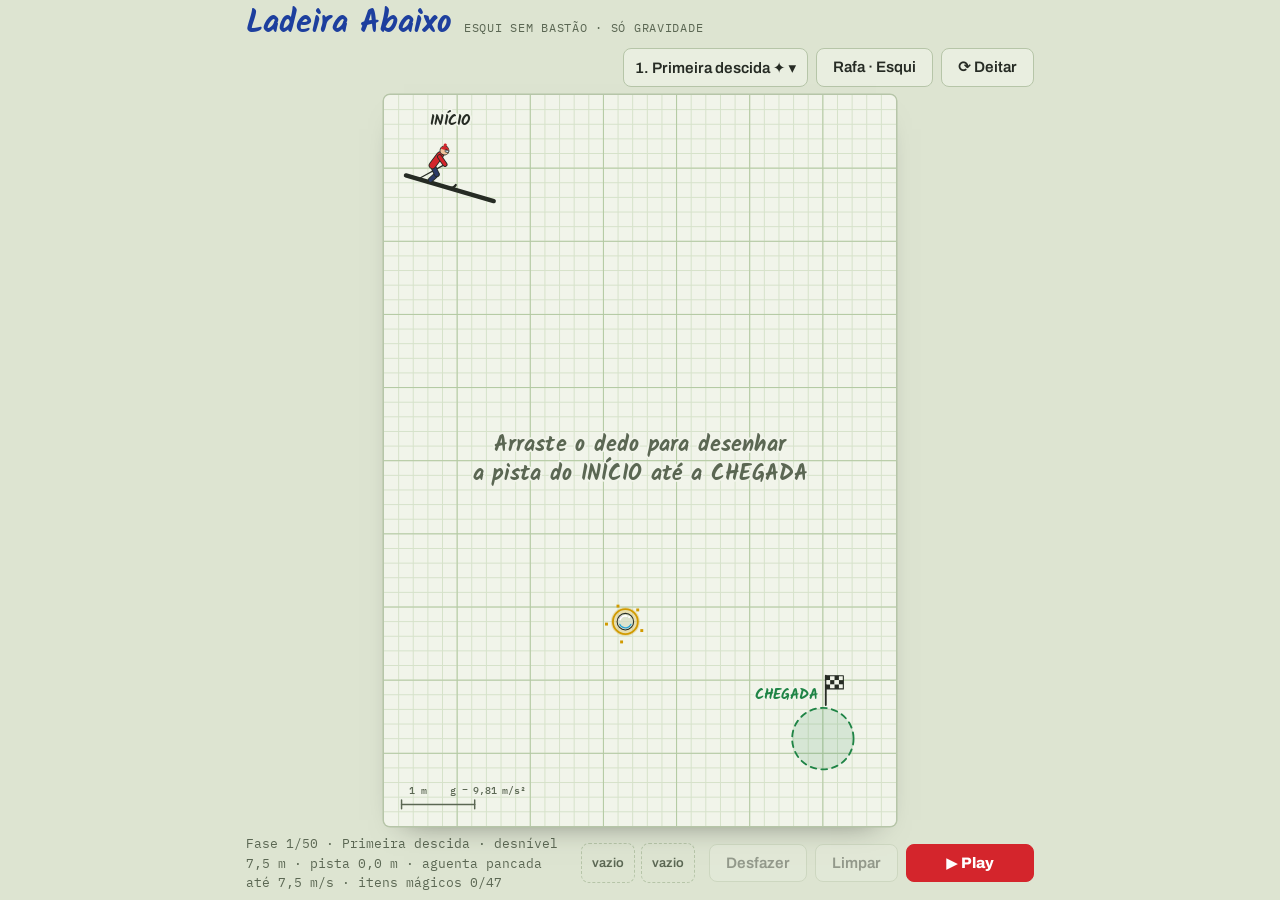
==== commit 579215fe: "Magic items, batch 11: levels 44, 50 (dragon) Placed by a Sonnet agent and re-verified on this file " ====
--- a/index.html
+++ b/index.html
@@ -254,7 +254,7 @@
 const SECTIONS = [[0, "Clássicas"], [16, "Novas formas"], [36, "🔥 Fogo"], [40, "🏔 Avalanche"], [44, "🦅 Ataque"], [48, "☠ Tudo junto"]];
 // one magic item per level, [x, y, kind] in portrait coordinates (null: none yet); kinds are in MAGIC
 const MAGIC_SPOTS = LEVELS.map(() => null);
-Object.assign(MAGIC_SPOTS, { 0: [330, 720, "bolha"], 1: [270, 560, "pena"], 2: [290, 880, "bolha"], 3: [170, 260, "capacete"], 4: [370, 760, "bolha"], 5: [480, 500, "pena"], 6: [390, 800, "bolha"], 8: [440, 520, "bolha"], 9: [570, 400, "pena"], 10: [290, 880, "bolha"], 11: [410, 180, "capacete"], 12: [350, 680, "bolha"], 13: [330, 720, "pena"], 14: [330, 720, "capacete"], 15: [450, 430, "bolha"], 16: [390, 900, "pena"], 17: [560, 710, "bolha"], 19: [550, 300, "dragao"], 20: [360, 540, "bolha"], 21: [470, 200, "pena"], 22: [410, 180, "bolha"], 23: [410, 180, "capacete"], 25: [390, 840, "pena"], 26: [410, 180, "capacete"], 27: [470, 200, "bolha"], 28: [390, 900, "pena"], 29: [470, 280, "bolha"], 30: [470, 880, "capacete"], 31: [148, 623, "bolha"], 32: [297, 222, "pena"], 33: [420, 400, "capacete"], 34: [210, 440, "bolha"], 35: [371, 549, "dragao"], 36: [550, 580, "brasa"], 37: [450, 300, "brasa"], 38: [550, 300, "brasa"], 39: [420, 400, "cachecol"], 40: [250, 300, "cachecol"], 41: [330, 715, "cachecol"], 42: [341, 830, "cachecol"], 44: [650, 660, "brasa"], 45: [330, 300, "apito"], 46: [560, 380, "brasa"], 47: [290, 740, "cachecol"], 48: [400, 500, "capacete"] });
+Object.assign(MAGIC_SPOTS, { 0: [330, 720, "bolha"], 1: [270, 560, "pena"], 2: [290, 880, "bolha"], 3: [170, 260, "capacete"], 4: [370, 760, "bolha"], 5: [480, 500, "pena"], 6: [390, 800, "bolha"], 8: [440, 520, "bolha"], 9: [570, 400, "pena"], 10: [290, 880, "bolha"], 11: [410, 180, "capacete"], 12: [350, 680, "bolha"], 13: [330, 720, "pena"], 14: [330, 720, "capacete"], 15: [450, 430, "bolha"], 16: [390, 900, "pena"], 17: [560, 710, "bolha"], 19: [550, 300, "dragao"], 20: [360, 540, "bolha"], 21: [470, 200, "pena"], 22: [410, 180, "bolha"], 23: [410, 180, "capacete"], 25: [390, 840, "pena"], 26: [410, 180, "capacete"], 27: [470, 200, "bolha"], 28: [390, 900, "pena"], 29: [470, 280, "bolha"], 30: [470, 880, "capacete"], 31: [148, 623, "bolha"], 32: [297, 222, "pena"], 33: [420, 400, "capacete"], 34: [210, 440, "bolha"], 35: [371, 549, "dragao"], 36: [550, 580, "brasa"], 37: [450, 300, "brasa"], 38: [550, 300, "brasa"], 39: [420, 400, "cachecol"], 40: [250, 300, "cachecol"], 41: [330, 715, "cachecol"], 42: [341, 830, "cachecol"], 43: [350, 300, "apito"], 44: [650, 660, "brasa"], 45: [330, 300, "apito"], 46: [560, 380, "brasa"], 47: [290, 740, "cachecol"], 48: [400, 500, "capacete"], 49: [470, 700, "dragao"] });
 let land = false; // sideways play
 const LAND_PACE = .7;
 const levelCache = {};
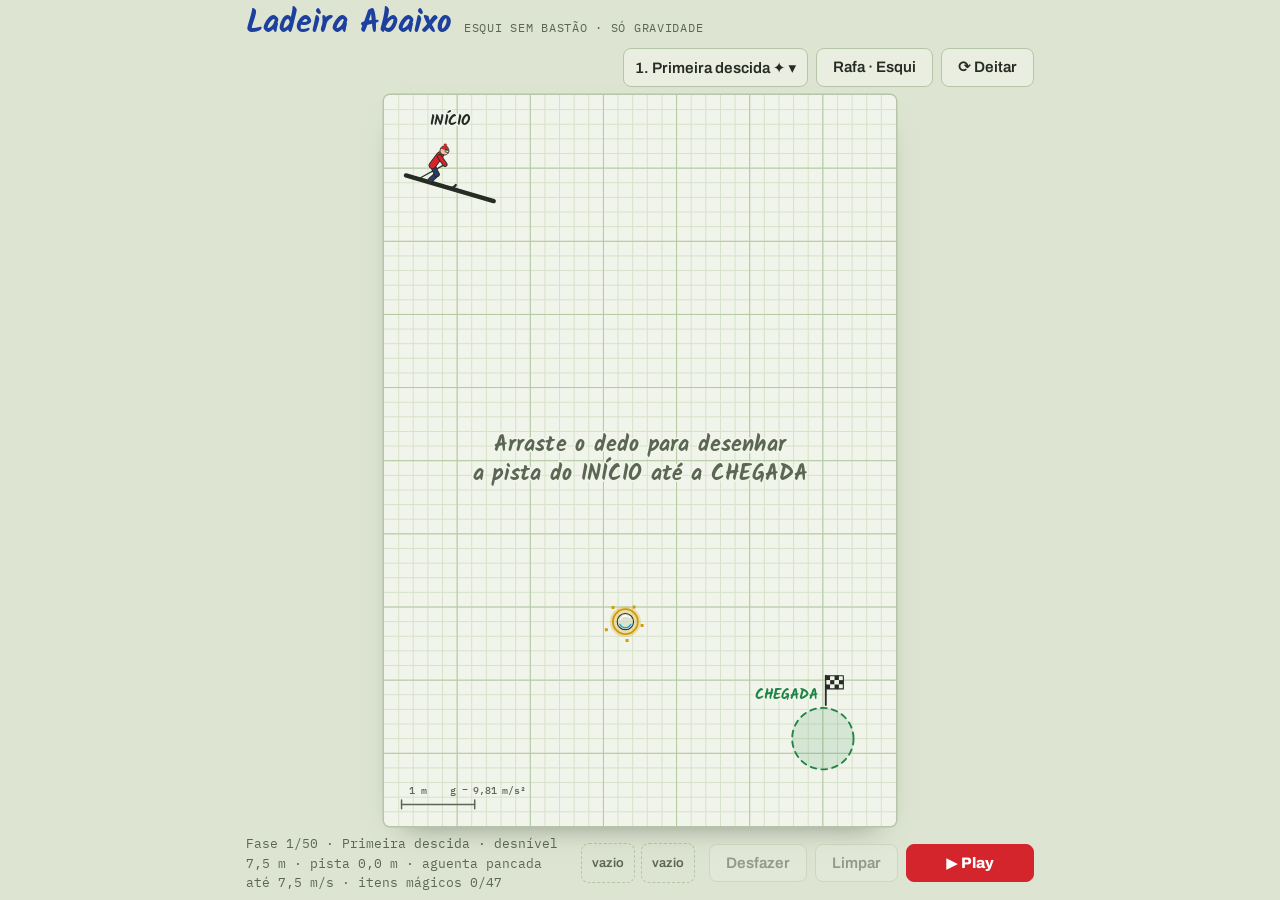
==== commit b6bf49c0: "Magic items: move level 32's bubble to the harder spot The placing agent found a harder spot for lev" ====
--- a/index.html
+++ b/index.html
@@ -254,7 +254,7 @@
 const SECTIONS = [[0, "Clássicas"], [16, "Novas formas"], [36, "🔥 Fogo"], [40, "🏔 Avalanche"], [44, "🦅 Ataque"], [48, "☠ Tudo junto"]];
 // one magic item per level, [x, y, kind] in portrait coordinates (null: none yet); kinds are in MAGIC
 const MAGIC_SPOTS = LEVELS.map(() => null);
-Object.assign(MAGIC_SPOTS, { 0: [330, 720, "bolha"], 1: [270, 560, "pena"], 2: [290, 880, "bolha"], 3: [170, 260, "capacete"], 4: [370, 760, "bolha"], 5: [480, 500, "pena"], 6: [390, 800, "bolha"], 8: [440, 520, "bolha"], 9: [570, 400, "pena"], 10: [290, 880, "bolha"], 11: [410, 180, "capacete"], 12: [350, 680, "bolha"], 13: [330, 720, "pena"], 14: [330, 720, "capacete"], 15: [450, 430, "bolha"], 16: [390, 900, "pena"], 17: [560, 710, "bolha"], 19: [550, 300, "dragao"], 20: [360, 540, "bolha"], 21: [470, 200, "pena"], 22: [410, 180, "bolha"], 23: [410, 180, "capacete"], 25: [390, 840, "pena"], 26: [410, 180, "capacete"], 27: [470, 200, "bolha"], 28: [390, 900, "pena"], 29: [470, 280, "bolha"], 30: [470, 880, "capacete"], 31: [148, 623, "bolha"], 32: [297, 222, "pena"], 33: [420, 400, "capacete"], 34: [210, 440, "bolha"], 35: [371, 549, "dragao"], 36: [550, 580, "brasa"], 37: [450, 300, "brasa"], 38: [550, 300, "brasa"], 39: [420, 400, "cachecol"], 40: [250, 300, "cachecol"], 41: [330, 715, "cachecol"], 42: [341, 830, "cachecol"], 43: [350, 300, "apito"], 44: [650, 660, "brasa"], 45: [330, 300, "apito"], 46: [560, 380, "brasa"], 47: [290, 740, "cachecol"], 48: [400, 500, "capacete"], 49: [470, 700, "dragao"] });
+Object.assign(MAGIC_SPOTS, { 0: [330, 720, "bolha"], 1: [270, 560, "pena"], 2: [290, 880, "bolha"], 3: [170, 260, "capacete"], 4: [370, 760, "bolha"], 5: [480, 500, "pena"], 6: [390, 800, "bolha"], 8: [440, 520, "bolha"], 9: [570, 400, "pena"], 10: [290, 880, "bolha"], 11: [410, 180, "capacete"], 12: [350, 680, "bolha"], 13: [330, 720, "pena"], 14: [330, 720, "capacete"], 15: [450, 430, "bolha"], 16: [390, 900, "pena"], 17: [560, 710, "bolha"], 19: [550, 300, "dragao"], 20: [360, 540, "bolha"], 21: [470, 200, "pena"], 22: [410, 180, "bolha"], 23: [410, 180, "capacete"], 25: [390, 840, "pena"], 26: [410, 180, "capacete"], 27: [470, 200, "bolha"], 28: [390, 900, "pena"], 29: [470, 280, "bolha"], 30: [470, 880, "capacete"], 31: [400, 148, "bolha"], 32: [297, 222, "pena"], 33: [420, 400, "capacete"], 34: [210, 440, "bolha"], 35: [371, 549, "dragao"], 36: [550, 580, "brasa"], 37: [450, 300, "brasa"], 38: [550, 300, "brasa"], 39: [420, 400, "cachecol"], 40: [250, 300, "cachecol"], 41: [330, 715, "cachecol"], 42: [341, 830, "cachecol"], 43: [350, 300, "apito"], 44: [650, 660, "brasa"], 45: [330, 300, "apito"], 46: [560, 380, "brasa"], 47: [290, 740, "cachecol"], 48: [400, 500, "capacete"], 49: [470, 700, "dragao"] });
 let land = false; // sideways play
 const LAND_PACE = .7;
 const levelCache = {};
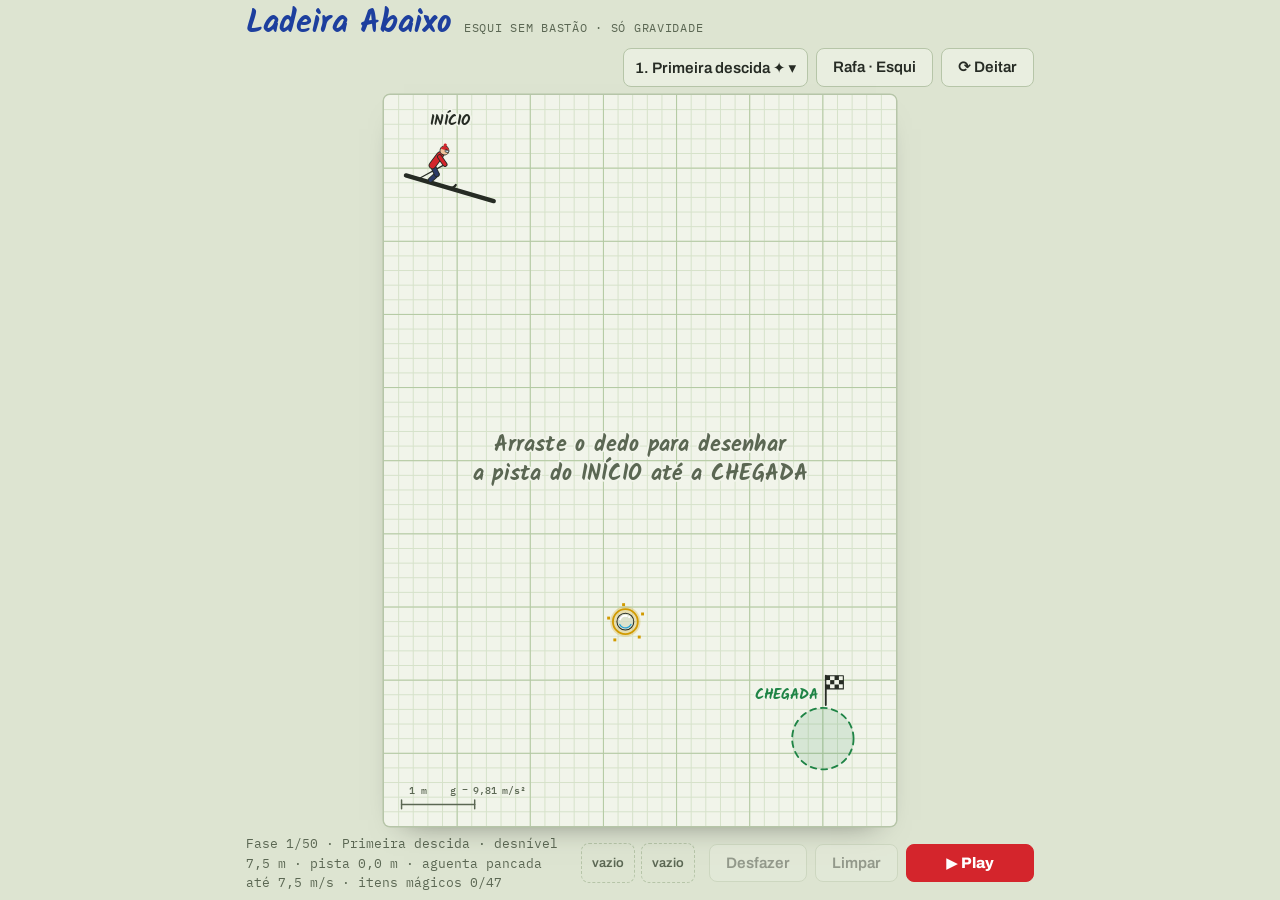
==== commit ae59bc77: "Magic items: move level 21's bubble to the agent's final spot Re-checked on this file like every oth" ====
--- a/index.html
+++ b/index.html
@@ -254,7 +254,7 @@
 const SECTIONS = [[0, "Clássicas"], [16, "Novas formas"], [36, "🔥 Fogo"], [40, "🏔 Avalanche"], [44, "🦅 Ataque"], [48, "☠ Tudo junto"]];
 // one magic item per level, [x, y, kind] in portrait coordinates (null: none yet); kinds are in MAGIC
 const MAGIC_SPOTS = LEVELS.map(() => null);
-Object.assign(MAGIC_SPOTS, { 0: [330, 720, "bolha"], 1: [270, 560, "pena"], 2: [290, 880, "bolha"], 3: [170, 260, "capacete"], 4: [370, 760, "bolha"], 5: [480, 500, "pena"], 6: [390, 800, "bolha"], 8: [440, 520, "bolha"], 9: [570, 400, "pena"], 10: [290, 880, "bolha"], 11: [410, 180, "capacete"], 12: [350, 680, "bolha"], 13: [330, 720, "pena"], 14: [330, 720, "capacete"], 15: [450, 430, "bolha"], 16: [390, 900, "pena"], 17: [560, 710, "bolha"], 19: [550, 300, "dragao"], 20: [360, 540, "bolha"], 21: [470, 200, "pena"], 22: [410, 180, "bolha"], 23: [410, 180, "capacete"], 25: [390, 840, "pena"], 26: [410, 180, "capacete"], 27: [470, 200, "bolha"], 28: [390, 900, "pena"], 29: [470, 280, "bolha"], 30: [470, 880, "capacete"], 31: [400, 148, "bolha"], 32: [297, 222, "pena"], 33: [420, 400, "capacete"], 34: [210, 440, "bolha"], 35: [371, 549, "dragao"], 36: [550, 580, "brasa"], 37: [450, 300, "brasa"], 38: [550, 300, "brasa"], 39: [420, 400, "cachecol"], 40: [250, 300, "cachecol"], 41: [330, 715, "cachecol"], 42: [341, 830, "cachecol"], 43: [350, 300, "apito"], 44: [650, 660, "brasa"], 45: [330, 300, "apito"], 46: [560, 380, "brasa"], 47: [290, 740, "cachecol"], 48: [400, 500, "capacete"], 49: [470, 700, "dragao"] });
+Object.assign(MAGIC_SPOTS, { 0: [330, 720, "bolha"], 1: [270, 560, "pena"], 2: [290, 880, "bolha"], 3: [170, 260, "capacete"], 4: [370, 760, "bolha"], 5: [480, 500, "pena"], 6: [390, 800, "bolha"], 8: [440, 520, "bolha"], 9: [570, 400, "pena"], 10: [290, 880, "bolha"], 11: [410, 180, "capacete"], 12: [350, 680, "bolha"], 13: [330, 720, "pena"], 14: [330, 720, "capacete"], 15: [450, 430, "bolha"], 16: [390, 900, "pena"], 17: [560, 710, "bolha"], 19: [550, 300, "dragao"], 20: [480, 700, "bolha"], 21: [470, 200, "pena"], 22: [410, 180, "bolha"], 23: [410, 180, "capacete"], 25: [390, 840, "pena"], 26: [410, 180, "capacete"], 27: [470, 200, "bolha"], 28: [390, 900, "pena"], 29: [470, 280, "bolha"], 30: [470, 880, "capacete"], 31: [400, 148, "bolha"], 32: [297, 222, "pena"], 33: [420, 400, "capacete"], 34: [210, 440, "bolha"], 35: [371, 549, "dragao"], 36: [550, 580, "brasa"], 37: [450, 300, "brasa"], 38: [550, 300, "brasa"], 39: [420, 400, "cachecol"], 40: [250, 300, "cachecol"], 41: [330, 715, "cachecol"], 42: [341, 830, "cachecol"], 43: [350, 300, "apito"], 44: [650, 660, "brasa"], 45: [330, 300, "apito"], 46: [560, 380, "brasa"], 47: [290, 740, "cachecol"], 48: [400, 500, "capacete"], 49: [470, 700, "dragao"] });
 let land = false; // sideways play
 const LAND_PACE = .7;
 const levelCache = {};
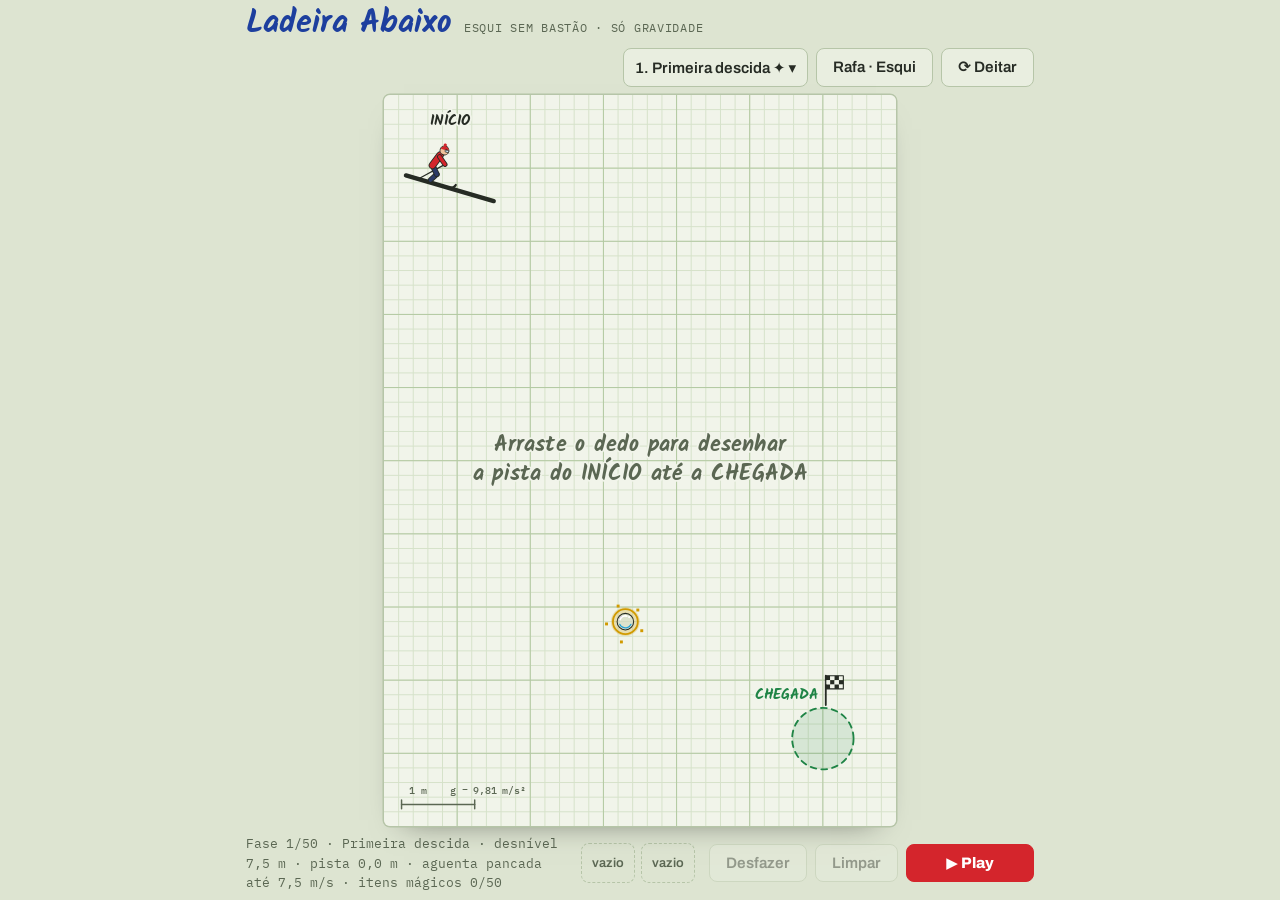
==== commit 96597429: "Magic items, last batch: levels 8, 19, 25 — every level has one Placed by Sonnet agents and re-verif" ====
--- a/index.html
+++ b/index.html
@@ -254,7 +254,7 @@
 const SECTIONS = [[0, "Clássicas"], [16, "Novas formas"], [36, "🔥 Fogo"], [40, "🏔 Avalanche"], [44, "🦅 Ataque"], [48, "☠ Tudo junto"]];
 // one magic item per level, [x, y, kind] in portrait coordinates (null: none yet); kinds are in MAGIC
 const MAGIC_SPOTS = LEVELS.map(() => null);
-Object.assign(MAGIC_SPOTS, { 0: [330, 720, "bolha"], 1: [270, 560, "pena"], 2: [290, 880, "bolha"], 3: [170, 260, "capacete"], 4: [370, 760, "bolha"], 5: [480, 500, "pena"], 6: [390, 800, "bolha"], 8: [440, 520, "bolha"], 9: [570, 400, "pena"], 10: [290, 880, "bolha"], 11: [410, 180, "capacete"], 12: [350, 680, "bolha"], 13: [330, 720, "pena"], 14: [330, 720, "capacete"], 15: [450, 430, "bolha"], 16: [390, 900, "pena"], 17: [560, 710, "bolha"], 19: [550, 300, "dragao"], 20: [480, 700, "bolha"], 21: [470, 200, "pena"], 22: [410, 180, "bolha"], 23: [410, 180, "capacete"], 25: [390, 840, "pena"], 26: [410, 180, "capacete"], 27: [470, 200, "bolha"], 28: [390, 900, "pena"], 29: [470, 280, "bolha"], 30: [470, 880, "capacete"], 31: [400, 148, "bolha"], 32: [297, 222, "pena"], 33: [420, 400, "capacete"], 34: [210, 440, "bolha"], 35: [371, 549, "dragao"], 36: [550, 580, "brasa"], 37: [450, 300, "brasa"], 38: [550, 300, "brasa"], 39: [420, 400, "cachecol"], 40: [250, 300, "cachecol"], 41: [330, 715, "cachecol"], 42: [341, 830, "cachecol"], 43: [350, 300, "apito"], 44: [650, 660, "brasa"], 45: [330, 300, "apito"], 46: [560, 380, "brasa"], 47: [290, 740, "cachecol"], 48: [400, 500, "capacete"], 49: [470, 700, "dragao"] });
+Object.assign(MAGIC_SPOTS, { 0: [330, 720, "bolha"], 1: [270, 560, "pena"], 2: [290, 880, "bolha"], 3: [170, 260, "capacete"], 4: [370, 760, "bolha"], 5: [480, 500, "pena"], 6: [390, 800, "bolha"], 7: [400, 330, "capacete"], 8: [440, 520, "bolha"], 9: [570, 400, "pena"], 10: [290, 880, "bolha"], 11: [410, 180, "capacete"], 12: [350, 680, "bolha"], 13: [330, 720, "pena"], 14: [330, 720, "capacete"], 15: [450, 430, "bolha"], 16: [390, 900, "pena"], 17: [560, 710, "bolha"], 18: [150, 590, "capacete"], 19: [550, 300, "dragao"], 20: [480, 700, "bolha"], 21: [470, 200, "pena"], 22: [410, 180, "bolha"], 23: [410, 180, "capacete"], 24: [400, 520, "bolha"], 25: [390, 840, "pena"], 26: [410, 180, "capacete"], 27: [470, 200, "bolha"], 28: [390, 900, "pena"], 29: [470, 280, "bolha"], 30: [470, 880, "capacete"], 31: [400, 148, "bolha"], 32: [297, 222, "pena"], 33: [420, 400, "capacete"], 34: [210, 440, "bolha"], 35: [371, 549, "dragao"], 36: [550, 580, "brasa"], 37: [450, 300, "brasa"], 38: [550, 300, "brasa"], 39: [420, 400, "cachecol"], 40: [250, 300, "cachecol"], 41: [330, 715, "cachecol"], 42: [341, 830, "cachecol"], 43: [350, 300, "apito"], 44: [650, 660, "brasa"], 45: [330, 300, "apito"], 46: [560, 380, "brasa"], 47: [290, 740, "cachecol"], 48: [400, 500, "capacete"], 49: [470, 700, "dragao"] });
 let land = false; // sideways play
 const LAND_PACE = .7;
 const levelCache = {};
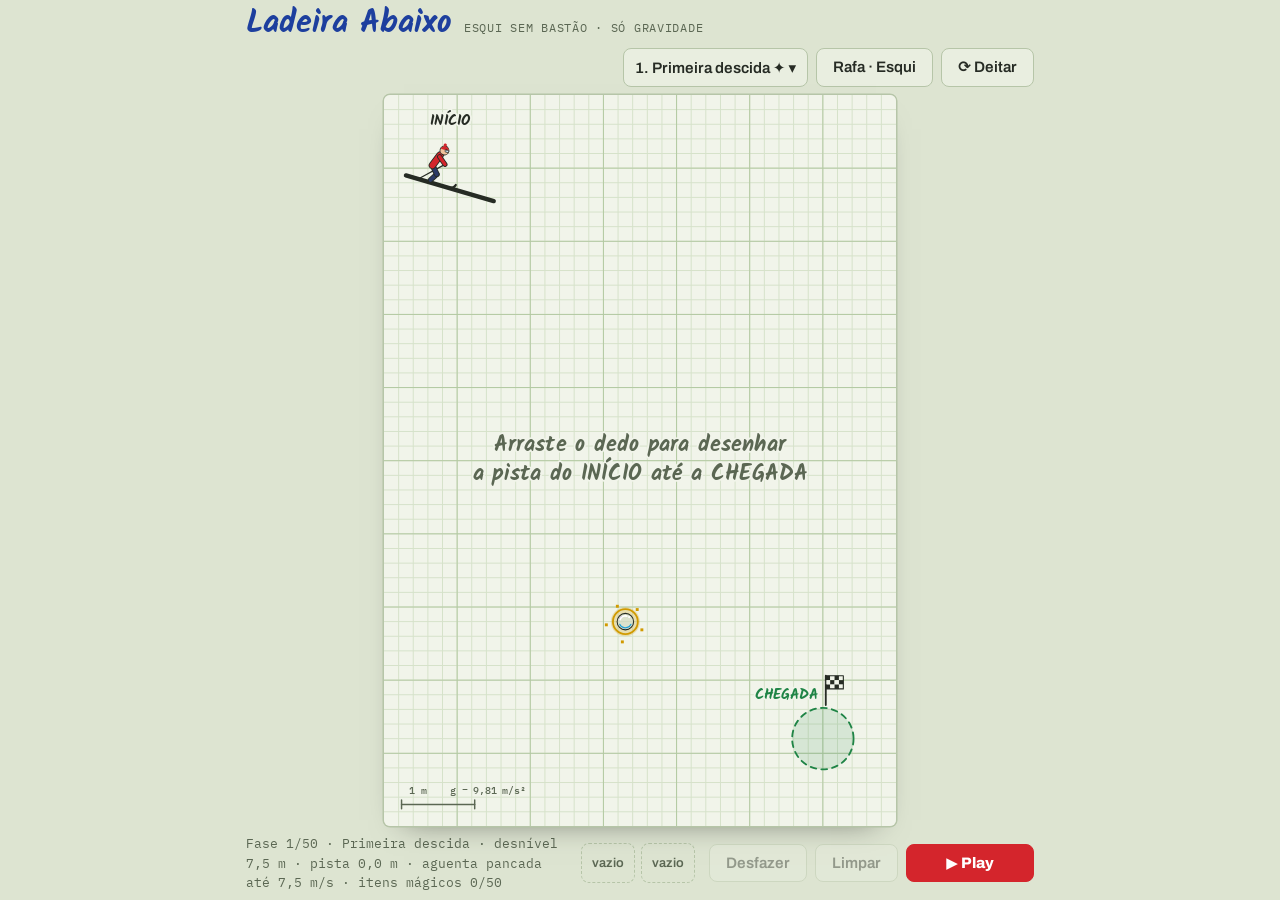
==== commit 54403238: "Roller-coaster loops: crossing strands pass at different depths While a contact rides the track (tou" ====
--- a/index.html
+++ b/index.html
@@ -254,7 +254,7 @@
 const SECTIONS = [[0, "Clássicas"], [16, "Novas formas"], [36, "🔥 Fogo"], [40, "🏔 Avalanche"], [44, "🦅 Ataque"], [48, "☠ Tudo junto"]];
 // one magic item per level, [x, y, kind] in portrait coordinates (null: none yet); kinds are in MAGIC
 const MAGIC_SPOTS = LEVELS.map(() => null);
-Object.assign(MAGIC_SPOTS, { 0: [330, 720, "bolha"], 1: [270, 560, "pena"], 2: [290, 880, "bolha"], 3: [170, 260, "capacete"], 4: [370, 760, "bolha"], 5: [480, 500, "pena"], 6: [390, 800, "bolha"], 7: [400, 330, "capacete"], 8: [440, 520, "bolha"], 9: [570, 400, "pena"], 10: [290, 880, "bolha"], 11: [410, 180, "capacete"], 12: [350, 680, "bolha"], 13: [330, 720, "pena"], 14: [330, 720, "capacete"], 15: [450, 430, "bolha"], 16: [390, 900, "pena"], 17: [560, 710, "bolha"], 18: [150, 590, "capacete"], 19: [550, 300, "dragao"], 20: [480, 700, "bolha"], 21: [470, 200, "pena"], 22: [410, 180, "bolha"], 23: [410, 180, "capacete"], 24: [400, 520, "bolha"], 25: [390, 840, "pena"], 26: [410, 180, "capacete"], 27: [470, 200, "bolha"], 28: [390, 900, "pena"], 29: [470, 280, "bolha"], 30: [470, 880, "capacete"], 31: [400, 148, "bolha"], 32: [297, 222, "pena"], 33: [420, 400, "capacete"], 34: [210, 440, "bolha"], 35: [371, 549, "dragao"], 36: [550, 580, "brasa"], 37: [450, 300, "brasa"], 38: [550, 300, "brasa"], 39: [420, 400, "cachecol"], 40: [250, 300, "cachecol"], 41: [330, 715, "cachecol"], 42: [341, 830, "cachecol"], 43: [350, 300, "apito"], 44: [650, 660, "brasa"], 45: [330, 300, "apito"], 46: [560, 380, "brasa"], 47: [290, 740, "cachecol"], 48: [400, 500, "capacete"], 49: [470, 700, "dragao"] });
+Object.assign(MAGIC_SPOTS, { 0: [330, 720, "bolha"], 1: [270, 560, "pena"], 2: [290, 880, "bolha"], 3: [184, 246, "capacete"], 4: [370, 760, "bolha"], 5: [480, 500, "pena"], 6: [390, 800, "bolha"], 7: [400, 330, "capacete"], 8: [440, 520, "bolha"], 9: [570, 400, "pena"], 10: [290, 880, "bolha"], 11: [410, 180, "capacete"], 12: [350, 680, "bolha"], 13: [330, 720, "pena"], 14: [330, 720, "capacete"], 15: [450, 430, "bolha"], 16: [390, 900, "pena"], 17: [560, 710, "bolha"], 18: [150, 590, "capacete"], 19: [550, 300, "dragao"], 20: [480, 700, "bolha"], 21: [470, 200, "pena"], 22: [410, 180, "bolha"], 23: [410, 180, "capacete"], 24: [400, 520, "bolha"], 25: [390, 840, "pena"], 26: [410, 180, "capacete"], 27: [470, 200, "bolha"], 28: [390, 900, "pena"], 29: [470, 280, "bolha"], 30: [470, 880, "capacete"], 31: [400, 148, "bolha"], 32: [335, 222, "pena"], 33: [420, 400, "capacete"], 34: [210, 440, "bolha"], 35: [371, 549, "dragao"], 36: [550, 580, "brasa"], 37: [450, 300, "brasa"], 38: [550, 300, "brasa"], 39: [420, 400, "cachecol"], 40: [250, 300, "cachecol"], 41: [330, 715, "cachecol"], 42: [341, 830, "cachecol"], 43: [350, 300, "apito"], 44: [650, 660, "brasa"], 45: [330, 300, "apito"], 46: [560, 380, "brasa"], 47: [290, 740, "cachecol"], 48: [400, 500, "capacete"], 49: [470, 700, "dragao"] });
 let land = false; // sideways play
 const LAND_PACE = .7;
 const levelCache = {};
@@ -396,24 +396,56 @@
 const m = v => fmt(v / PX) + " m", ms = v => fmt(v / PX) + " m/s", sec = t => fmt(t) + " s";
 const clamp = (v, a, b) => v < a ? a : v > b ? b : v;
 
+// Rails: while a contact rides the track — touching it, or hopping within HOVER px of it — it only feels the track
+// it is on (the segments joined to it within RAIL px along the line), so a drawing that crosses itself works like a
+// roller-coaster loop: the strands pass at different depths. Flying farther off, or off the end of a line, it feels
+// every segment again, so it can fall onto the bottom of the loop or land on another stroke.
+const RAIL = 60, HOVER = 40;
 function rebuild() {
   segs = [];
   const add = (x1, y1, x2, y2) => {
     const dx = x2 - x1, dy = y2 - y1, l2 = dx * dx + dy * dy;
     if (l2 < 1e-6) return;
-    segs.push({ x1, y1, dx, dy, l2, minx: Math.min(x1, x2) - R, maxx: Math.max(x1, x2) + R, miny: Math.min(y1, y2) - R, maxy: Math.max(y1, y2) + R });
+    segs.push({ id: segs.length, x1, y1, dx, dy, l2, len: Math.sqrt(l2), minx: Math.min(x1, x2) - R, maxx: Math.max(x1, x2) + R, miny: Math.min(y1, y2) - R, maxy: Math.max(y1, y2) + R });
   };
   add(...L().start);
   for (const st of drawings[lvl]) for (let i = 1; i < st.length; i++) add(st[i-1][0], st[i-1][1], st[i][0], st[i][1]);
+  // segments are joined where they share an end point (strokes snap onto the pad and onto each other's ends)
+  const at = new Map(), key = (x, y) => Math.round(x * 2) + "," + Math.round(y * 2);
+  for (const sg of segs) for (const k of [key(sg.x1, sg.y1), key(sg.x1 + sg.dx, sg.y1 + sg.dy)]) (at.get(k) || at.set(k, []).get(k)).push(sg.id);
+  for (const sg of segs) {
+    const head = at.get(key(sg.x1, sg.y1)).filter(j => j !== sg.id), tail = at.get(key(sg.x1 + sg.dx, sg.y1 + sg.dy)).filter(j => j !== sg.id);
+    sg.next = [...new Set([...head, ...tail])]; sg.headLinked = head.length > 0; sg.tailLinked = tail.length > 0;
+  }
+  for (const sg of segs) { // everything within RAIL along the line, both ways
+    const dist = new Map([[sg.id, 0]]), todo = [sg.id];
+    while (todo.length) {
+      const c = todo.shift(), dc = dist.get(c);
+      for (const j of segs[c].next) { const d = dc + segs[j].len; if (d <= RAIL && !(dist.get(j) <= d)) { dist.set(j, d); todo.push(j); } }
+    }
+    sg.near = [...dist.keys()].map(j => segs[j]);
+  }
+}
+// what a contact can feel this substep: its rail if it is riding the track, else everything
+const feel = w => w.on && w.rail != null && segs[w.rail] ? segs[w.rail].near : segs;
+function railHold(w) { // off the snow but still just over its own line (a hop, a fast curve): keep the rail
+  const s0 = segs[w.rail]; if (!s0) return false;
+  let bd = Infinity, bs = null, bt = 0;
+  for (const s of s0.near) {
+    const t = clamp(((w.x - s.x1) * s.dx + (w.y - s.y1) * s.dy) / s.l2, 0, 1), d = Math.hypot(w.x - s.x1 - s.dx * t, w.y - s.y1 - s.dy * t);
+    if (d < bd) { bd = d; bs = s; bt = t; }
+  }
+  if (bd > HOVER || bt <= 0 && !bs.headLinked || bt >= 1 && !bs.tailLinked) return false; // flew off, or past the end of the line
+  w.rail = bs.id; return true;
 }
 function closest(px, py, s) {
   const t = clamp(((px - s.x1) * s.dx + (py - s.y1) * s.dy) / s.l2, 0, 1);
   return [s.x1 + s.dx * t, s.y1 + s.dy * t];
 }
 // nearest track point within r of (px,py): [qx, qy, dist] or null
-function touch(px, py, r) {
+function touch(px, py, r, list = segs) {
   let hit = null;
-  for (const s of segs) {
+  for (const s of list) {
     if (px < s.minx - r || px > s.maxx + r || py < s.miny - r || py > s.maxy + r) continue;
     const [qx, qy] = closest(px, py, s), d = Math.hypot(px - qx, py - qy);
     if (d < r && (!hit || d < hit[2])) hit = [qx, qy, d];
@@ -425,7 +457,7 @@
   const [x1, y1, x2, y2] = L().start, l = Math.hypot(x2 - x1, y2 - y1), dx = (x2 - x1) / l, dy = (y2 - y1) / l;
   let nx = dy, ny = -dx; if (ny > 0) { nx = -nx; ny = -ny; }
   const ax = x1 + dx * 16 + nx * (R + .5), ay = y1 + dy * 16 + ny * (R + .5);
-  car = { s: Math.sign(dx) || 1, w: [{ x: ax, y: ay, vx: 0, vy: 0 }, { x: ax + dx * AXLE, y: ay + dy * AXLE, vx: 0, vy: 0 }] };
+  car = { s: Math.sign(dx) || 1, w: [{ x: ax, y: ay, vx: 0, vy: 0, rail: 0, on: true }, { x: ax + dx * AXLE, y: ay + dy * AXLE, vx: 0, vy: 0, rail: 0, on: true }] };
 }
 function basis() {
   const [a, b] = car.w, l = Math.hypot(b.x - a.x, b.y - a.y) || 1, ux = (b.x - a.x) / l, uy = (b.y - a.y) / l;
@@ -439,13 +471,13 @@
   a.x += dx * k; a.y += dy * k; b.x -= dx * k; b.y -= dy * k;
 }
 function collide(w) {
-  for (const s of segs) {
+  for (const s of feel(w)) {
     if (w.x < s.minx || w.x > s.maxx || w.y < s.miny || w.y > s.maxy) continue;
     const [qx, qy] = closest(w.x, w.y, s);
     let ex = w.x - qx, ey = w.y - qy, d = Math.hypot(ex, ey);
     if (d >= R) continue;
     if (d < 1e-4) { const l = Math.sqrt(s.l2); ex = s.dy / l; ey = -s.dx / l; d = 0; } else { ex /= d; ey /= d; }
-    w.x += ex * (R - d); w.y += ey * (R - d); w.c = true; w.nx = ex; w.ny = ey;
+    w.x += ex * (R - d); w.y += ey * (R - d); w.c = true; w.nx = ex; w.ny = ey; w.rail = s.id;
     const vn = w.vx * ex + w.vy * ey; // approach speed before this step
     if (vn < -100) impact = true;
     if (vn < -CRASH_V && state === "run") hurt("Pancada forte!", `Bateu a ${ms(-vn)} contra a neve. {quem} aguenta até ${ms(CRASH_V)}.`, "impact");
@@ -461,7 +493,7 @@
     for (const w of car.w) {
       w.vy += G * h;
       const sp = Math.hypot(w.vx, w.vy); if (sp > VMAX) { w.vx *= VMAX / sp; w.vy *= VMAX / sp; }
-      w.ox = w.x; w.oy = w.y; w.x += w.vx * h; w.y += w.vy * h; w.c = false;
+      w.ox = w.x; w.oy = w.y; w.x += w.vx * h; w.y += w.vy * h; w.on = w.c !== false || railHold(w); w.c = false;
     }
     for (let it = 0; it < 3; it++) { link(a, b); collide(a); collide(b); }
     if (state !== "run") return;
@@ -503,7 +535,8 @@
   physics(dt);
   if (state !== "run") return;
   const [a, b] = car.w, probes = VEH().probes.map(p => local(...p));
-  if (probes.some(([px, py]) => touch(px, py, 2.5)) && hurt("Caiu de cabeça!", "O corpo de {quem} bateu na neve. Curvas fechadas e lombadas causam esse tombo.", "impact")) return;
+  const body = car.w.every(w => w.on || w.c) ? [...new Set([...feel(a), ...feel(b)])] : segs; // on the rails the body ignores crossing strands too
+  if (probes.some(([px, py]) => touch(px, py, 2.5, body)) && hurt("Caiu de cabeça!", "O corpo de {quem} bateu na neve. Curvas fechadas e lombadas causam esse tombo.", "impact")) return;
   if (!fx.gelo) { tHaz += dt; moveAttackers(dt); } // the ice charm stops the world clock
   for (const d of dangers()) if (hits(d, probes)) { if (hurt(...WHY[d.why])) return; break; }
   const F = front();
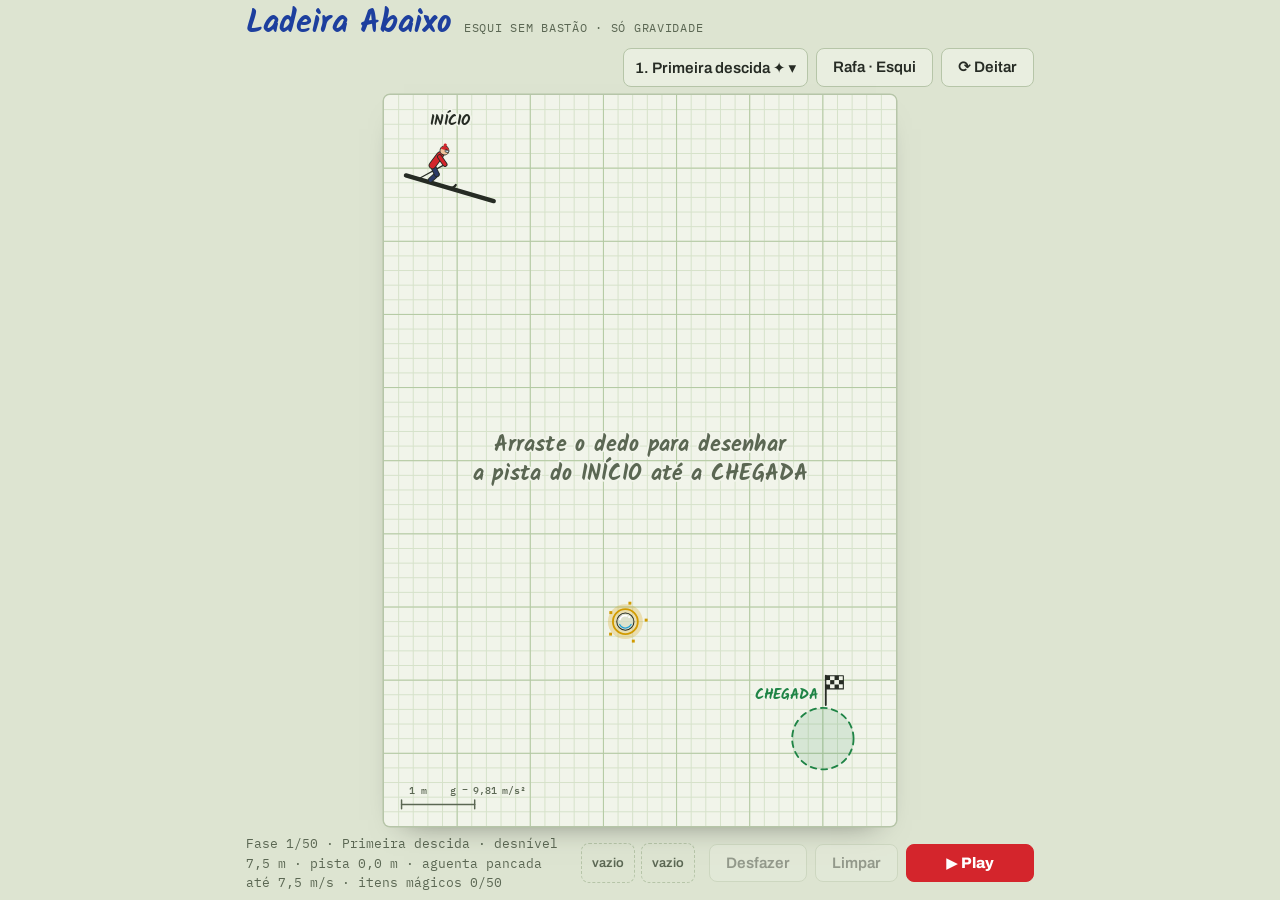
==== commit f727ddaa: "Split the game into css/ and js/ files; redesign plan and v1 backup No behaviour change: the 600 lev" ====
--- a/index.html
+++ b/index.html
@@ -8,127 +8,7 @@
 <link rel="preconnect" href="https://fonts.googleapis.com">
 <link rel="preconnect" href="https://fonts.gstatic.com" crossorigin>
 <link rel="stylesheet" href="https://fonts.googleapis.com/css2?family=Archivo:wght@400;600;800&family=IBM+Plex+Mono:wght@500&family=Kalam:wght@400;700&display=swap">
-<style>
-/* Layout: one-screen portrait slope — title strip, tall engineering-pad board (blueprint in dark), thumb-reach control strip */
-:root{
-  --paper:#f1f4ea; --grid:#d6e2ca; --grid-major:#b3c9a2;
-  --desk:#dde4d1; --panel:#e9eee0; --edge:#b6c5a8;
-  --ink:#1d3f9e; --graphite:#262b24; --muted:#5b6753;
-  --car:#d4252c; --on-car:#ffffff; --glass:#cfe6f2;
-  --skin:#f0c29c; --pants:#2c3a66; --blood:#a5101a;
-  --hazard:#efb21a; --ok:#1f8446; --bad:#c22a2a;
-  --fire:#f0561d; --gold:#d19a00; --ice:#1f9fd6; --slow:#7a4bd0; --snow:#ffffff; --snow-edge:#8fa9bd;
-  --f-hand:"Kalam","Segoe Print","Comic Sans MS",cursive;
-  --f-ui:"Archivo",system-ui,-apple-system,"Segoe UI",sans-serif;
-  --f-mono:"IBM Plex Mono",ui-monospace,Consolas,monospace;
-}
-@media (prefers-color-scheme: dark){
-  :root:not([data-theme="light"]){
-    --paper:#15396a; --grid:#1d4780; --grid-major:#2f5f9f;
-    --desk:#0b2040; --panel:#112c52; --edge:#2b5690;
-    --ink:#f3efdc; --graphite:#e6edf7; --muted:#9fb5d4;
-    --car:#ff5a52; --on-car:#2a0606; --glass:#bfe3ff;
-    --skin:#f5cfae; --pants:#1b2440; --blood:#e3263a;
-    --hazard:#ffb627; --ok:#62d68b; --bad:#ff8a80;
-    --fire:#ff6a2b; --gold:#ffcf3f; --ice:#6fd3ff; --slow:#b892ff; --snow:#e9f2ff; --snow-edge:#9fb5d4;
-    color-scheme:dark;
-  }
-}
-:root[data-theme="dark"]{
-  --paper:#15396a; --grid:#1d4780; --grid-major:#2f5f9f;
-  --desk:#0b2040; --panel:#112c52; --edge:#2b5690;
-  --ink:#f3efdc; --graphite:#e6edf7; --muted:#9fb5d4;
-  --car:#ff5a52; --on-car:#2a0606; --glass:#bfe3ff;
-  --skin:#f5cfae; --pants:#1b2440; --blood:#e3263a;
-  --hazard:#ffb627; --ok:#62d68b; --bad:#ff8a80;
-  --fire:#ff6a2b; --gold:#ffcf3f; --ice:#6fd3ff; --slow:#b892ff; --snow:#e9f2ff; --snow-edge:#9fb5d4;
-  color-scheme:dark;
-}
-*{box-sizing:border-box}
-[hidden]{display:none!important}
-html,body{height:100%;overscroll-behavior:none}
-body{background:var(--desk);color:var(--graphite);font-family:var(--f-ui);-webkit-user-select:none;user-select:none;-webkit-touch-callout:none}
-.app{height:100%;max-width:820px;margin-inline:auto;display:flex;flex-direction:column;gap:8px;padding-inline:16px;padding-block:8px}
-.bar{display:flex;align-items:center;gap:8px 14px;flex-wrap:wrap}
-.brand{display:flex;align-items:baseline;gap:12px;flex-wrap:wrap}
-h1{font-family:var(--f-hand);font-weight:700;font-size:2rem;line-height:1;margin:0;color:var(--ink);text-wrap:balance}
-.tag{font-family:var(--f-mono);font-size:.75rem;letter-spacing:.06em;text-transform:uppercase;color:var(--muted)}
-.pick{margin-left:auto;display:flex;gap:8px;min-width:0}
-/* level menu button: drawn by the page (a native select's popup would not turn with the app in sideways mode) */
-#lvlBtn{min-width:0;max-width:16rem;text-align:left;white-space:nowrap;overflow:hidden;text-overflow:ellipsis;padding:.6rem .7rem;line-height:1.2}
-.lvsec{display:grid;grid-template-columns:repeat(auto-fill,minmax(13rem,1fr));gap:6px}
-.lvsec button{text-align:left;padding:.55rem .7rem;line-height:1.25;font-weight:600}
-.lvsec button[aria-current="true"]{border-color:var(--ink);box-shadow:inset 0 0 0 2px var(--ink)}
-.board{flex:1;min-height:0;display:grid;place-items:center;position:relative}
-canvas{display:block;border-radius:6px;touch-action:none;cursor:crosshair;box-shadow:0 0 0 1.5px var(--edge),0 14px 30px -20px rgba(0,0,0,.55)}
-canvas.busy{cursor:default}
-.controls{justify-content:space-between}
-.info{margin:0;flex:1 1 16rem;min-width:0;font-family:var(--f-mono);font-size:.8rem;line-height:1.5;color:var(--muted);font-variant-numeric:tabular-nums}
-.btns{display:flex;gap:8px}
-button{font:600 .95rem/1 var(--f-ui);padding:.65rem 1rem;border-radius:8px;border:1.5px solid var(--edge);background:var(--panel);color:var(--graphite);cursor:pointer;touch-action:manipulation}
-button:hover:not(:disabled){border-color:var(--graphite)}
-button:disabled{opacity:.4;cursor:default}
-button:focus-visible{outline:3px solid var(--ink);outline-offset:2px}
-button.primary{background:var(--car);border-color:var(--car);color:var(--on-car);font-weight:800;min-width:8rem}
-/* character and vehicle picker: covers the app (and turns with it in sideways mode) */
-.app{position:relative}
-.picker{position:absolute;inset:0;z-index:5;display:grid;place-items:center;padding:12px;background:rgba(10,20,30,.45)}
-.pk{position:relative;width:min(100%,40rem);max-height:100%;overflow:auto;display:grid;gap:.6rem;background:var(--paper);border:2px solid var(--graphite);border-radius:10px;padding:1rem 1.1rem 1.1rem;box-shadow:6px 6px 0 var(--graphite)}
-.pk h2{margin:0;font-family:var(--f-hand);font-weight:700;font-size:1.9rem;line-height:1.05;color:var(--ink)}
-.pk h3{margin:.2rem 0 0;font:600 .8rem/1 var(--f-mono);letter-spacing:.06em;text-transform:uppercase;color:var(--muted)}
-.opts{display:grid;grid-template-columns:repeat(auto-fill,minmax(5.6rem,1fr));gap:8px}
-.opt{display:grid;gap:4px;justify-items:center;padding:6px 4px 8px;font-weight:600}
-.opt canvas{width:100%;aspect-ratio:4/3;height:auto;box-shadow:none;border-radius:4px;cursor:pointer;background:var(--paper)}
-.opt[aria-pressed="true"]{border-color:var(--ink);box-shadow:inset 0 0 0 2px var(--ink)}
-.opt small{font:500 .68rem/1.2 var(--f-mono);color:var(--muted);letter-spacing:.02em;text-align:center}
-.vnote{margin:0;line-height:1.4;min-height:2.8em}
-.pk .btns{justify-content:flex-end}
-/* bag of magic items: two slots; the dragon slot is a button */
-.bag{display:flex;gap:6px;align-items:stretch}
-.slot{display:flex;align-items:center;gap:6px;padding:3px 9px 3px 3px;border:1.5px dashed var(--edge);border-radius:8px;font:600 .8rem/1.15 var(--f-ui);color:var(--muted);min-height:2.5rem;min-width:0}
-.slot.empty{padding:3px 10px}
-.slot.full{border-style:solid;color:var(--graphite);background:var(--panel)}
-button.slot{cursor:pointer;border-color:var(--gold)}
-.slot canvas{width:30px;height:30px;flex:none;box-shadow:none;border-radius:50%;cursor:inherit}
-.app.land .bag{gap:6px}
-.app.land .slot{flex:1;justify-content:center;padding:3px;min-height:2.4rem}
-.app.land .slot span{display:none} /* sideways the column is short: icons only, the name is in the tooltip */
-/* sideways: board on the left, controls in a column on the right */
-.app.land{max-width:none;display:grid;grid-template-columns:minmax(0,1fr) 10rem;grid-template-rows:auto 1fr;gap:8px 12px}
-.app.land .board{grid-column:1;grid-row:1/3}
-.app.land header,.app.land footer{grid-column:2;flex-direction:column;flex-wrap:nowrap;align-items:stretch;gap:8px} /* nowrap: a wrapping column grows to its widest child */
-.app.land footer{grid-row:2;justify-content:flex-end}
-.app.land h1{font-size:1.45rem}
-.app.land .tag,.app.land .info .more{display:none}
-.app.land .pick{margin-left:0;flex-direction:column}
-.app.land #who{white-space:normal}
-.app.land #lvlBtn{max-width:none}
-.app.land .info{flex:0 0 auto}
-.app.land .controls .btns{flex-direction:column}
-.app.land .controls .btns button{height:2.6rem}
-.app.land .info{display:none} /* the level button already names the level */
-.app.land button.primary{min-width:0}
-/* phone held sideways with rotation lock: turn the whole app a quarter */
-body.turn .app{position:fixed;top:0;left:var(--vw);width:var(--vh);height:var(--vw);margin:0;transform-origin:0 0;transform:rotate(90deg)}
-.overlay{position:absolute;inset:0;display:grid;place-items:center;pointer-events:none;padding:16px}
-.card{pointer-events:auto;display:grid;gap:.7rem;max-width:22rem;background:var(--paper);border:2px solid var(--graphite);border-radius:10px;padding:1.1rem 1.3rem 1.2rem;box-shadow:6px 6px 0 var(--graphite)}
-.card h2{margin:0;font-family:var(--f-hand);font-weight:700;font-size:2.1rem;line-height:1.05;color:var(--bad);text-wrap:balance}
-.card[data-kind="win"] h2{color:var(--ok)}
-.card p{margin:0;line-height:1.45}
-.card .btns button{flex:1}
-@media (max-width:560px){
-  .app{padding-inline:12px;gap:6px}
-  h1{font-size:1.5rem}
-  .tag,.info .more{display:none}
-  .app:not(.land) .pick{margin-left:0;width:100%}
-  .app:not(.land) #lvlBtn{flex:1;max-width:none}
-  .app:not(.land) .info{flex-basis:100%;text-align:center}
-  .app:not(.land) .bag{width:100%;justify-content:center}
-  .app:not(.land) .controls .btns{width:100%}
-  .app:not(.land) .controls .btns button{flex:1;height:3.2rem;padding:0 .5rem}
-  .app:not(.land) button.primary{min-width:0;flex:1.6!important}
-}
-</style>
+<link rel="stylesheet" href="css/style.css">
 
 </head>
 <body>
@@ -180,1324 +60,17 @@
   </footer>
 </div>
 
-<script>
-// World units: 100 px = 1 m, portrait slope. The skier rides on two ski contact points joined by a rigid
-// link (position-based dynamics); the body is drawn on top and only checked for hits.
-let W = 700, H = 1000; const PX = 100, G = 9.81 * PX, R = 9, AXLE = 36, SUB = 10;
-const CRASH_BASE = 750, VMAX = 2500, GOAL_R = 42, SPIN = 3.5, T_MAX = 40;
-// Levels are authored for the 700×1000 portrait slope; sideways play stretches them to 1000×700.
-// start: launch pad [x1,y1,x2,y2] (skier faces from 1 to 2); goal: [x,y]
-// haz: deadly rects [x,y,w,h] — moving ones add [dx,dy,period s,phase 0..1] and sweep from x,y to x+dx,y+dy and back
-// fire: flame vents [x,y,w,h,period s,lit 0..1,phase 0..1,nozzle] — the rect burns for the lit share of each period;
-//   nozzle is the side the flames shoot from: 0 bottom, 1 top, 2 left, 3 right
-// aval: [delay s, speed px/s, accel px/s²] — a snow front starts behind the pad and sweeps toward the goal
-// atk: ["aguia", x, y, delay s, speed px/s] chases the skier; ["canhao", x, y, first shot s, every s, ball px/s] fires fireballs
-//   aimed where the skier would be if it kept going straight
-// items: [x, y, kind] — power-ups for this run only: "turbo" pushes for 3 s, "lento" brakes for 3 s,
-//   "gelo" freezes everything that moves (and the clock that drives it) for 3 s
-// Every level also hides one magic item (MAGIC_SPOTS below): it only counts if the rider grabs it and finishes alive
-const LEVELS = [
-  { name: "Primeira descida", start: [30,110,150,145], goal: [600,880], haz: [] },
-  { name: "Desvio", start: [30,110,150,145], goal: [620,880], haz: [[0,620,320,50]] },
-  { name: "Por baixo da ponte", start: [670,110,550,145], goal: [100,880], haz: [[0,0,280,520],[330,700,370,300]] },
-  { name: "Funil", start: [30,110,150,145], goal: [410,880], haz: [[0,640,330,360],[480,640,220,360]] },
-  { name: "Pedras", start: [30,110,150,145], goal: [620,880], haz: [[350,250,350,80],[0,700,330,300]] },
-  { name: "Agulha", start: [30,110,150,145], goal: [620,900], haz: [[0,380,240,40],[350,380,350,40],[0,720,420,280]] },
-  // moving obstacles from here on
-  { name: "Vai e vem", start: [30,110,150,145], goal: [600,880], haz: [[100,420,110,40,330,0,2.6,0]] },
-  { name: "Elevador", start: [30,110,150,145], goal: [620,880], haz: [[0,620,320,50],[470,520,90,40,0,320,2.2,.9]] },
-  { name: "Portão", start: [30,110,150,145], goal: [410,880], haz: [[0,640,330,360],[480,640,220,360],[160,590,100,30,220,0,2.6,.18]] },
-  { name: "Martelos", start: [30,110,150,145], goal: [600,880], haz: [[200,250,60,60,0,260,1.6,.85],[420,480,60,60,0,260,1.6,.35]] },
-  { name: "Ponte levadiça", start: [670,110,550,145], goal: [100,880], haz: [[0,0,280,520],[330,700,370,300],[190,500,80,40,0,170,2.4,.05]] },
-  { name: "Esteiras", start: [30,110,150,145], goal: [600,880], haz: [[0,300,120,30,520,0,3,.2],[0,520,120,30,520,0,3,.53],[0,740,120,30,520,0,3,.86]] },
-  { name: "Agulha móvel", start: [30,110,150,145], goal: [620,900], haz: [[0,380,200,40,130,0,2.4,.15],[320,380,380,40,130,0,2.4,.15],[0,720,420,280]] },
-  { name: "Chuva de pedras", start: [30,110,150,145], goal: [600,880], haz: [[230,-60,50,50,0,1000,1.8,.35],[420,-60,50,50,0,1000,1.8,.85]] },
-  { name: "Correnteza", start: [30,110,150,145], goal: [600,880], haz: [[0,250,200,60],[0,560,240,60,440,0,3.2,.3]] },
-  { name: "Pedras e martelos", start: [30,110,150,145], goal: [620,880], haz: [[350,250,350,80],[0,700,330,300],[340,600,60,60,220,0,1.6,.6],[560,640,60,60,0,140,1.4,.6]] },
-  // second run: 17–21 are static again with new shapes, then everything moves
-  { name: "Túnel", start: [30,110,150,145], goal: [620,870], haz: [[380,300,320,190],[0,760,360,240]] },
-  { name: "Vale", start: [30,110,150,145], goal: [640,740], haz: [[450,280,250,370],[200,840,500,160]] },
-  { name: "Contramão", start: [670,110,550,145], goal: [80,870], haz: [[0,0,310,520],[380,620,320,380]] },
-  { name: "Montanha-russa", start: [30,110,150,145], goal: [640,420], haz: [[400,0,120,360],[0,700,700,300]] },
-  { name: "Escadaria", start: [30,110,150,145], goal: [630,880], haz: [[0,330,150,670],[150,420,150,580],[300,630,150,370],[450,800,120,200],[280,0,420,215],[430,215,270,230],[580,445,120,205]] },
-  { name: "Portas de correr", start: [30,110,150,145], goal: [620,880], haz: [[0,470,410,30,-320,0,2.4,.45],[470,470,230,30,320,0,2.4,.45],[0,760,530,30,-400,0,2,.6],[590,760,110,30,400,0,2,.6]] },
-  { name: "Pêndulo", start: [30,110,150,145], goal: [620,870], haz: [[80,700,70,70,420,-420,2.4,.45],[500,250,70,70,-200,450,2,.925]] },
-  { name: "Avalanche", start: [30,110,150,145], goal: [620,870], haz: [[250,-60,50,50,0,1100,1.8,.65],[340,-60,50,50,0,1100,2,.675],[450,-60,50,50,0,1100,1.7,.7],[560,-60,50,50,0,1100,2.2,.9]] },
-  { name: "Pistões", start: [30,110,150,145], goal: [620,870], haz: [[290,-300,40,550,0,330,1.6,.2],[410,-150,40,600,0,330,1.4,.725],[530,0,40,600,0,300,1.2,.325]] },
-  { name: "Elevadores", start: [30,420,150,455], goal: [640,880], haz: [[250,300,50,40,0,400,2,.475],[380,350,50,40,0,450,1.6,.15],[510,450,50,40,0,450,1.3,.95]] },
-  { name: "Relógio", start: [30,110,150,145], goal: [620,870], haz: [[200,420,50,50,200,0,1.3,.3],[400,450,50,50,0,300,1.7,.025],[600,700,50,50,-250,0,1.1,.075],[250,800,50,50,0,-250,1.5,0]] },
-  { name: "Tempestade", start: [30,110,150,145], goal: [620,880], haz: [[300,-60,45,45,0,1100,1.9,.9],[480,-60,45,45,0,1100,1.6,.75],[0,600,100,30,600,0,2.6,.75]] },
-  { name: "Guilhotina", start: [30,110,150,145], goal: [620,870], haz: [[380,300,320,190],[0,760,360,240],[420,490,24,60,0,300,1.2,.6],[560,490,24,60,0,330,1,.85]] },
-  { name: "Trânsito", start: [30,110,150,145], goal: [630,880], haz: [[0,330,120,30,580,0,2.4,.8],[580,540,120,30,-580,0,2,.125],[0,760,120,30,580,0,2.8,.6]] },
-  { name: "Fresta", start: [30,110,150,145], goal: [630,880], haz: [[400,-750,30,1000,0,300,3.2,.625],[400,500,30,1000,0,300,3.2,.625]] },
-  { name: "Contramão móvel", start: [670,110,550,145], goal: [80,870], haz: [[0,0,310,520],[380,620,320,380],[315,330,60,40,0,300,1.8,.15],[100,740,60,40,220,0,1.6,.2]] },
-  { name: "Vale perigoso", start: [30,110,150,145], goal: [640,740], haz: [[450,280,250,370],[200,840,500,160],[450,660,40,40,0,140,1,.075],[560,660,40,40,0,140,.8,.425],[200,480,50,40,200,0,1.8,.075]] },
-  { name: "Escada rolante", start: [30,110,150,145], goal: [630,880], haz: [[0,330,150,670],[150,420,150,580],[300,630,150,370],[450,800,120,200],[280,0,420,215],[430,215,270,230],[580,445,120,205],[340,215,30,30,0,330,1.4,.35],[500,445,30,30,0,330,1.2,.6]] },
-  { name: "Vagonete", start: [30,110,150,145], goal: [640,420], haz: [[400,0,120,360],[0,700,700,300],[300,560,60,40,260,0,2.2,.25],[560,380,40,40,0,200,1.8,.7]] },
-  { name: "Grande final", start: [30,110,150,145], goal: [630,880], haz: [[0,330,150,670],[150,420,150,580],[300,630,150,370],[450,800,120,200],[280,0,420,215],[430,215,270,230],[580,445,120,205],[340,-300,30,500,0,330,1.3,.025],[500,-70,30,500,0,330,1.1,.525],[200,-60,40,40,0,1100,1.7,.35]] },
-  // modes: fire vents and fireballs, an avalanche on your tail, eagles and cannons that hunt the skier, then all at once
-  { name: "Fogueira", start: [30,110,150,145], goal: [620,870], haz: [[400,420,120,120]], fire: [[290,300,60,320,1.8,.55,.95,0]], items: [[560,330,"turbo"]] },
-  { name: "Lança-chamas", start: [30,110,150,145], goal: [620,870], haz: [], fire: [[80,300,280,50,1.6,.45,.05,2],[330,600,370,50,1.4,.5,.65,3]] },
-  { name: "Vulcão", start: [30,110,150,145], goal: [640,420], haz: [[400,0,120,360],[0,700,700,300]], fire: [[430,430,100,270,1.8,.45,.8,0]], atk: [["canhao",60,660,1.3,1.4,450]] },
-  { name: "Fornalha", start: [30,110,150,145], goal: [630,880], haz: [[0,330,150,670],[150,420,150,580],[300,630,150,370],[450,800,120,200],[280,0,420,215],[430,215,270,230],[580,445,120,205]], fire: [[320,420,50,210,1.5,.5,.75,0],[470,560,50,240,1.3,.5,.15,0]] },
-  { name: "Onda branca", start: [30,110,150,145], goal: [620,880], haz: [], aval: [.8,300,600], items: [[300,375,"lento"]] },
-  { name: "Fuga do túnel", start: [30,110,150,145], goal: [620,870], haz: [[380,300,320,190],[0,760,360,240]], aval: [.8,300,600] },
-  { name: "Contramão gelada", start: [670,110,550,145], goal: [80,870], haz: [[0,0,310,520],[380,620,320,380]], aval: [.8,300,600], items: [[440,560,"turbo"]] },
-  { name: "Vale da avalanche", start: [30,110,150,145], goal: [640,740], haz: [[450,280,250,370],[200,840,500,160]], aval: [.8,300,400], items: [[400,500,"gelo"]] },
-  { name: "Águia", start: [30,110,150,145], goal: [640,420], haz: [[400,0,120,360],[0,700,700,300]], atk: [["aguia",80,300,.8,800]] },
-  { name: "Canhão", start: [30,110,150,145], goal: [620,870], haz: [[400,420,120,120]], atk: [["canhao",650,600,1,1,900]], items: [[200,700,"gelo"]] },
-  { name: "Ninho", start: [30,110,150,145], goal: [620,870], haz: [], atk: [["aguia",470,610,1.4,500],["aguia",80,320,.8,800]] },
-  { name: "Bombardeio", start: [30,420,150,455], goal: [640,880], haz: [[380,300,50,40,0,450,1.6,.55]], atk: [["canhao",640,120,.3,1,500],["canhao",60,900,1.3,1.2,500]] },
-  { name: "Inferno branco", start: [30,110,150,145], goal: [620,870], haz: [[400,420,120,120]], fire: [[380,560,60,260,1.6,.5,.45,0]], aval: [.8,300,600], atk: [["aguia",640,200,.4,700]], items: [[470,380,"turbo"]] },
-  { name: "Fim do mundo", start: [30,110,150,145], goal: [630,880], haz: [[0,330,150,670],[150,420,150,580],[300,630,150,370],[450,800,120,200],[280,0,420,215],[430,215,270,230],[580,445,120,205]], fire: [[320,420,50,210,1.5,.5,.5,0]], aval: [.8,300,600], atk: [["canhao",660,120,.3,.6,450]], items: [[520,520,"gelo"]] },
-];
-const SECTIONS = [[0, "Clássicas"], [16, "Novas formas"], [36, "🔥 Fogo"], [40, "🏔 Avalanche"], [44, "🦅 Ataque"], [48, "☠ Tudo junto"]];
-// one magic item per level, [x, y, kind] in portrait coordinates (null: none yet); kinds are in MAGIC
-const MAGIC_SPOTS = LEVELS.map(() => null);
-Object.assign(MAGIC_SPOTS, { 0: [330, 720, "bolha"], 1: [270, 560, "pena"], 2: [290, 880, "bolha"], 3: [184, 246, "capacete"], 4: [370, 760, "bolha"], 5: [480, 500, "pena"], 6: [390, 800, "bolha"], 7: [400, 330, "capacete"], 8: [440, 520, "bolha"], 9: [570, 400, "pena"], 10: [290, 880, "bolha"], 11: [410, 180, "capacete"], 12: [350, 680, "bolha"], 13: [330, 720, "pena"], 14: [330, 720, "capacete"], 15: [450, 430, "bolha"], 16: [390, 900, "pena"], 17: [560, 710, "bolha"], 18: [150, 590, "capacete"], 19: [550, 300, "dragao"], 20: [480, 700, "bolha"], 21: [470, 200, "pena"], 22: [410, 180, "bolha"], 23: [410, 180, "capacete"], 24: [400, 520, "bolha"], 25: [390, 840, "pena"], 26: [410, 180, "capacete"], 27: [470, 200, "bolha"], 28: [390, 900, "pena"], 29: [470, 280, "bolha"], 30: [470, 880, "capacete"], 31: [400, 148, "bolha"], 32: [335, 222, "pena"], 33: [420, 400, "capacete"], 34: [210, 440, "bolha"], 35: [371, 549, "dragao"], 36: [550, 580, "brasa"], 37: [450, 300, "brasa"], 38: [550, 300, "brasa"], 39: [420, 400, "cachecol"], 40: [250, 300, "cachecol"], 41: [330, 715, "cachecol"], 42: [341, 830, "cachecol"], 43: [350, 300, "apito"], 44: [650, 660, "brasa"], 45: [330, 300, "apito"], 46: [560, 380, "brasa"], 47: [290, 740, "cachecol"], 48: [400, 500, "capacete"], 49: [470, 700, "dragao"] });
-let land = false; // sideways play
-const LAND_PACE = .7;
-const levelCache = {};
-function levelFor(i) { // the level as played in the current orientation
-  const key = land + ":" + i;
-  if (!levelCache[key]) {
-    const src = LEVELS[i], sx = land ? 1000 / 700 : 1, sy = land ? 700 / 1000 : 1;
-    // sideways the slope is lower and the skier slower, so fire, avalanche and hunters run on a slower clock:
-    // their times are divided by p and their speeds multiplied by it
-    const p = land ? LAND_PACE : 1;
-    levelCache[key] = { name: src.name,
-      start: src.start.map((v, j) => v * (j % 2 ? sy : sx)), goal: [src.goal[0] * sx, src.goal[1] * sy],
-      haz: src.haz.map(h => h.map((v, j) => j < 6 ? v * (j % 2 ? sy : sx) : v)),
-      fire: (src.fire || []).map(f => f.map((v, j) => j < 4 ? v * (j % 2 ? sy : sx) : j === 4 ? v / p : v)),
-      atk: (src.atk || []).map(a => a[0] === "aguia" ? [a[0], a[1] * sx, a[2] * sy, a[3] / p, a[4] * p]
-        : [a[0], a[1] * sx, a[2] * sy, a[3] / p, a[4] / p, a[5] * p]),
-      items: (src.items || []).map(([x, y, k]) => [x * sx, y * sy, k]),
-      magic: MAGIC_SPOTS[i] && [MAGIC_SPOTS[i][0] * sx, MAGIC_SPOTS[i][1] * sy, MAGIC_SPOTS[i][2]] };
-    if (src.aval) { // the front travels along pad end → goal; stretch its speed with that distance too
-      const [, , px, py] = src.start, [gx, gy] = src.goal, k = Math.hypot((gx - px) * sx, (gy - py) * sy) / Math.hypot(gx - px, gy - py);
-      levelCache[key].aval = [src.aval[0] / p, src.aval[1] * k * p, src.aval[2] * k * p * p];
-    }
-  }
-  return levelCache[key];
-}
-let tHaz = 0; // obstacle clock: runs freely while drawing, restarts at 0 on Play so every run is the same
-const lit = (f, t = tHaz) => (t / f[4] + f[6]) % 1 < f[5];
-const warm = (f, t = tHaz) => !lit(f, t) && (t / f[4] + f[6]) % 1 > 1 - .45 / f[4]; // about to light
-function hazAt(h, t = tHaz) {
-  if (h.length < 5) return h;
-  const k = (1 - Math.cos(2 * Math.PI * (t / h[6] + h[7]))) / 2;
-  return [h[0] + h[4] * k, h[1] + h[5] * k, h[2], h[3]];
-}
-// Riders: a character (looks only) on a vehicle (changes the ride). Coordinates are local to the rider: x forward,
-// y down from the rear contact; every vehicle rests on the same two contacts, (0,0) and (AXLE,0), with the snow at y = 9.
-// parts are thick strokes from a to b, drawn intact and torn apart on a crash; k picks the colour from the character
-// (jacket, pants, skin) or the vehicle (gear, wood, tube, metal); shape draws a vehicle piece along its a→b segment.
-// probes are (forward, up) body points that must never touch the snow; mid is the body centre (goal, aim, effects).
-// roll: snow friction px/s², drag: air drag 1/s, tough: extra crash speed px/s, thrust: push px/s² while on the snow.
-const SIT = (dx, dy) => [ // seated rider shifted by (dx, dy): sled, rocket, tray
-  { a: [8 + dx, -6 + dy], b: [24 + dx, -9 + dy], w: 5.5, k: "pants", bleed: 1 },
-  { a: [24 + dx, -9 + dy], b: [37 + dx, -2 + dy], w: 5, k: "pants", bleed: 1 },
-  { a: [8 + dx, -6 + dy], b: [11 + dx, -22 + dy], w: 8, k: "jacket", bleed: 1.6 },
-  { a: [11 + dx, -20 + dy], b: [28 + dx, -11 + dy], w: 4.5, k: "jacket", bleed: 1 },
-  { a: [12 + dx, -30 + dy], b: [12 + dx, -30 + dy], w: 11, k: "skin", head: true, bleed: 2 },
-];
-const STAND = [
-  { a: [24, -4], b: [18, 6], w: 5, k: "pants", bleed: 1 },
-  { a: [15, -14], b: [24, -4], w: 5.5, k: "pants", bleed: 1 },
-  { a: [15, -14], b: [21, -30], w: 8, k: "jacket", bleed: 1.6 },
-  { a: [21, -28], b: [31, -20], w: 4.5, k: "jacket", bleed: 1 },
-  { a: [25, -38], b: [25, -38], w: 11, k: "skin", head: true, bleed: 2 },
-];
-const VEHICLES = [
-  { id: "esqui", name: "Esqui", note: "O original: equilibrado em tudo.", rate: [3, 3, 3],
-    roll: 25, drag: .04, tough: 0, thrust: 0, mid: [18, 20], head: [25, -38],
-    parts: [{ a: [-10, 9], b: [53, 9], w: 3, k: "gear", shape: "ski" }, { a: [31, -20], b: [4, 7], w: 1.6, k: "gear" }, ...STAND],
-    probes: [[25, 44], [30, 38], [21, 30], [13, 14], [31, 20]] },
-  { id: "treno", name: "Trenó", note: "Baixinho e firme: aguenta pancadas mais fortes, mas desliza menos.", rate: [2, 4, 2],
-    roll: 30, drag: .045, tough: 100, thrust: 0, mid: [16, 14], head: [12, -30],
-    parts: [{ a: [-8, 8], b: [46, 8], w: 2.5, k: "gear", shape: "runner" }, { a: [-4, 1], b: [40, 1], w: 4.5, k: "wood" },
-      ...SIT(0, 0), { a: [28, -11], b: [44, 2], w: 1.2, k: "gear" }],
-    probes: [[12, 36], [11, 22], [24, 10], [28, 12]] },
-  { id: "snowboard", name: "Snowboard", note: "Desliza muito, mas é frágil na queda.", rate: [4, 2, 3],
-    roll: 16, drag: .035, tough: -50, thrust: 0, mid: [18, 20], head: [25, -38],
-    parts: [{ a: [-12, 8], b: [50, 8], w: 4, k: "gear", shape: "board" }, ...STAND.slice(0, 3),
-      { a: [21, -28], b: [34, -25], w: 4.5, k: "jacket", bleed: 1 }, { a: [19, -27], b: [8, -22], w: 4.5, k: "jacket", bleed: 1 }, STAND[4]],
-    probes: [[25, 44], [30, 38], [21, 30], [13, 14], [34, 25], [8, 22]] },
-  { id: "boia", name: "Boia", note: "Quase não se machuca, mas o ar segura: corre menos da avalanche.", rate: [2, 5, 3],
-    roll: 27, drag: .06, tough: 200, thrust: 0, mid: [18, 18], head: [19, -33],
-    parts: [{ a: [-9, -1], b: [45, -1], w: 17, k: "tube", shape: "ring" },
-      { a: [16, -8], b: [32, -12], w: 5.5, k: "pants", bleed: 1 }, { a: [32, -12], b: [44, -6], w: 5, k: "pants", bleed: 1 },
-      { a: [16, -8], b: [18, -25], w: 8, k: "jacket", bleed: 1.6 }, { a: [18, -23], b: [6, -11], w: 4.5, k: "jacket", bleed: 1 },
-      { a: [19, -33], b: [19, -33], w: 11, k: "skin", head: true, bleed: 2 }],
-    probes: [[19, 39], [18, 25], [32, 13], [6, 12]] },
-  { id: "esquibunda", name: "Esquibunda", note: "Sentado numa tábua, rente ao chão: passa por vãos baixos, mas é lento.", rate: [1, 3, 1],
-    roll: 34, drag: .045, tough: 50, thrust: 0, mid: [14, 11], head: [10, -24],
-    parts: [{ a: [-8, 7], b: [46, 7], w: 4, k: "wood", shape: "tray" },
-      { a: [6, -1], b: [23, -5], w: 5.5, k: "pants", bleed: 1 }, { a: [23, -5], b: [40, -1], w: 5, k: "pants", bleed: 1 },
-      { a: [6, -1], b: [9, -16], w: 8, k: "jacket", bleed: 1.6 }, { a: [9, -14], b: [22, -6], w: 4.5, k: "jacket", bleed: 1 },
-      { a: [10, -24], b: [10, -24], w: 11, k: "skin", head: true, bleed: 2 }],
-    probes: [[10, 30], [9, 16], [23, 9], [22, 9]] },
-  { id: "foguete", name: "Trenó-foguete", note: "Um foguete empurra enquanto encosta na neve. O mais rápido, e o mais frágil.", rate: [5, 1, 2],
-    roll: 25, drag: .04, tough: -75, thrust: 70, mid: [16, 14], head: [12, -30],
-    parts: [{ a: [-8, 8], b: [46, 8], w: 2.5, k: "gear", shape: "runner" }, { a: [-4, 1], b: [40, 1], w: 4.5, k: "metal" },
-      { a: [-24, -6], b: [-4, -6], w: 9, k: "metal", shape: "rocket" }, ...SIT(0, 0)],
-    probes: [[12, 36], [11, 22], [24, 10], [28, 12]] },
-];
-// looks only; a colour starting with -- is a theme token
-const CHARACTERS = [
-  { id: "rafa", name: "Rafa", jacket: "--car", pants: "--pants", skin: "--skin", hat: "--car", look: "gorro" },
-  { id: "bia", name: "Bia", jacket: "#7b3fc4", pants: "#24304a", skin: "#c98c62", hat: "#f08cc0", hair: "#3b2416", look: "rabo" },
-  { id: "ze", name: "Vô Zé", jacket: "#8a5a2b", pants: "#3f4a3a", skin: "#f3c8a8", hat: "#2f7d4a", hair: "#f4f4f4", look: "barba" },
-  { id: "kai", name: "Kai", jacket: "#1f9a6b", pants: "#2a2a2a", skin: "#7a4a2c", hat: "#f2c230", hair: "#141414", look: "faixa" },
-  { id: "pinguim", name: "Pinguim", jacket: "#22252b", pants: "#22252b", skin: "#22252b", hat: "#ff9a1f", look: "pinguim" },
-];
-let rider = { ch: 0, vh: 0 };
-try { const r = JSON.parse(localStorage.getItem("ladeira-rider") || "{}"); if (CHARACTERS[r.ch]) rider.ch = r.ch; if (VEHICLES[r.vh]) rider.vh = r.vh; } catch {}
-const VEH = () => VEHICLES[rider.vh], CHAR = () => CHARACTERS[rider.ch];
-
-const $ = s => document.querySelector(s);
-const cv = $("#cv"), ctx = cv.getContext("2d"), board = $("#board");
-const reduce = matchMedia("(prefers-reduced-motion: reduce)").matches;
-let lvl = 0, done = new Set(), cleared = null;
-const sketches = { false: LEVELS.map(() => []), true: LEVELS.map(() => []) }; // one drawing per level per orientation
-let drawings = sketches[false];
-let segs = [], state = "edit", car = null, stroke = null, parts = [], rag = [], drops = [], stains = [];
-let tRun = 0, best = 0, stale = 0, vNow = 0, endTimer = 0;
-try { JSON.parse(localStorage.getItem("ladeira-ski-done") || "[]").forEach(i => done.add(i)); } catch {}
-try { land = localStorage.getItem("ladeira-land") === "1"; } catch {}
-// per run: power-up timers, magic charges and guards, attackers in flight, items already taken
-const FX_T = 3, GRACE = 1.2, TURBO = 6 * PX, BRAKE = 1.8, STEER = 3;
-let fx = null, eagles = [], balls = [], shots = [], taken = new Set(), floaters = [];
-// Magic items: won by grabbing a level's item and finishing alive. The bag holds at most 2. Everything in it except
-// the dragon works in the next level played and is spent only when that level is won (a crash spends nothing);
-// the dragon waits until the player sends it. Magic never changes the physics, it only cancels a loss, so every
-// level stays solvable without it. hits: blows it absorbs; guard: what can't hurt at all during the level.
-const MAGIC = {
-  bolha: { name: "Bolha", hits: 1, note: "aguenta 1 batida" },
-  capacete: { name: "Capacete", hits: 3, note: "aguenta 3 batidas" },
-  pena: { name: "Pena", guard: "impact", note: "pancadas e quedas não machucam" },
-  brasa: { name: "Amuleto de brasa", guard: "fire", note: "fogo e bolas de fogo não queimam" },
-  cachecol: { name: "Cachecol de neve", guard: "aval", note: "a avalanche passa sem soterrar" },
-  apito: { name: "Apito", guard: "aguia", note: "as águias ficam no ninho" },
-  dragao: { name: "Dragão", note: "leva direto à chegada; use quando quiser" },
-};
-const BAG_MAX = 2, DRAGON_T = 2.4;
-let bag = [], earned = new Set();
-try { bag = JSON.parse(localStorage.getItem("ladeira-bolsa") || "[]").filter(k => MAGIC[k]).slice(0, BAG_MAX); } catch {}
-try { JSON.parse(localStorage.getItem("ladeira-magia") || "[]").forEach(i => earned.add(i)); } catch {}
-const saveMagic = () => { try { localStorage.setItem("ladeira-bolsa", JSON.stringify(bag)); localStorage.setItem("ladeira-magia", JSON.stringify([...earned])); } catch {} };
-const activeMagic = () => bag.filter(k => k !== "dragao"); // what this level's runs get
-let CRASH_V = CRASH_BASE;
-const toughen = () => { CRASH_V = CRASH_BASE + VEH().tough; };
-toughen();
-
-const L = () => levelFor(lvl);
-const fmt = (v, d = 1) => v.toFixed(d).replace(".", ",");
-const m = v => fmt(v / PX) + " m", ms = v => fmt(v / PX) + " m/s", sec = t => fmt(t) + " s";
-const clamp = (v, a, b) => v < a ? a : v > b ? b : v;
-
-// Rails: while a contact rides the track — touching it, or hopping within HOVER px of it — it only feels the track
-// it is on (the segments joined to it within RAIL px along the line), so a drawing that crosses itself works like a
-// roller-coaster loop: the strands pass at different depths. Flying farther off, or off the end of a line, it feels
-// every segment again, so it can fall onto the bottom of the loop or land on another stroke.
-const RAIL = 60, HOVER = 40;
-function rebuild() {
-  segs = [];
-  const add = (x1, y1, x2, y2) => {
-    const dx = x2 - x1, dy = y2 - y1, l2 = dx * dx + dy * dy;
-    if (l2 < 1e-6) return;
-    segs.push({ id: segs.length, x1, y1, dx, dy, l2, len: Math.sqrt(l2), minx: Math.min(x1, x2) - R, maxx: Math.max(x1, x2) + R, miny: Math.min(y1, y2) - R, maxy: Math.max(y1, y2) + R });
-  };
-  add(...L().start);
-  for (const st of drawings[lvl]) for (let i = 1; i < st.length; i++) add(st[i-1][0], st[i-1][1], st[i][0], st[i][1]);
-  // segments are joined where they share an end point (strokes snap onto the pad and onto each other's ends)
-  const at = new Map(), key = (x, y) => Math.round(x * 2) + "," + Math.round(y * 2);
-  for (const sg of segs) for (const k of [key(sg.x1, sg.y1), key(sg.x1 + sg.dx, sg.y1 + sg.dy)]) (at.get(k) || at.set(k, []).get(k)).push(sg.id);
-  for (const sg of segs) {
-    const head = at.get(key(sg.x1, sg.y1)).filter(j => j !== sg.id), tail = at.get(key(sg.x1 + sg.dx, sg.y1 + sg.dy)).filter(j => j !== sg.id);
-    sg.next = [...new Set([...head, ...tail])]; sg.headLinked = head.length > 0; sg.tailLinked = tail.length > 0;
-  }
-  for (const sg of segs) { // everything within RAIL along the line, both ways
-    const dist = new Map([[sg.id, 0]]), todo = [sg.id];
-    while (todo.length) {
-      const c = todo.shift(), dc = dist.get(c);
-      for (const j of segs[c].next) { const d = dc + segs[j].len; if (d <= RAIL && !(dist.get(j) <= d)) { dist.set(j, d); todo.push(j); } }
-    }
-    sg.near = [...dist.keys()].map(j => segs[j]);
-  }
-}
-// what a contact can feel this substep: its rail if it is riding the track, else everything
-const feel = w => w.on && w.rail != null && segs[w.rail] ? segs[w.rail].near : segs;
-function railHold(w) { // off the snow but still just over its own line (a hop, a fast curve): keep the rail
-  const s0 = segs[w.rail]; if (!s0) return false;
-  let bd = Infinity, bs = null, bt = 0;
-  for (const s of s0.near) {
-    const t = clamp(((w.x - s.x1) * s.dx + (w.y - s.y1) * s.dy) / s.l2, 0, 1), d = Math.hypot(w.x - s.x1 - s.dx * t, w.y - s.y1 - s.dy * t);
-    if (d < bd) { bd = d; bs = s; bt = t; }
-  }
-  if (bd > HOVER || bt <= 0 && !bs.headLinked || bt >= 1 && !bs.tailLinked) return false; // flew off, or past the end of the line
-  w.rail = bs.id; return true;
-}
-function closest(px, py, s) {
-  const t = clamp(((px - s.x1) * s.dx + (py - s.y1) * s.dy) / s.l2, 0, 1);
-  return [s.x1 + s.dx * t, s.y1 + s.dy * t];
-}
-// nearest track point within r of (px,py): [qx, qy, dist] or null
-function touch(px, py, r, list = segs) {
-  let hit = null;
-  for (const s of list) {
-    if (px < s.minx - r || px > s.maxx + r || py < s.miny - r || py > s.maxy + r) continue;
-    const [qx, qy] = closest(px, py, s), d = Math.hypot(px - qx, py - qy);
-    if (d < r && (!hit || d < hit[2])) hit = [qx, qy, d];
-  }
-  return hit;
-}
-
-function spawn() {
-  const [x1, y1, x2, y2] = L().start, l = Math.hypot(x2 - x1, y2 - y1), dx = (x2 - x1) / l, dy = (y2 - y1) / l;
-  let nx = dy, ny = -dx; if (ny > 0) { nx = -nx; ny = -ny; }
-  const ax = x1 + dx * 16 + nx * (R + .5), ay = y1 + dy * 16 + ny * (R + .5);
-  car = { s: Math.sign(dx) || 1, w: [{ x: ax, y: ay, vx: 0, vy: 0, rail: 0, on: true }, { x: ax + dx * AXLE, y: ay + dy * AXLE, vx: 0, vy: 0, rail: 0, on: true }] };
-}
-function basis() {
-  const [a, b] = car.w, l = Math.hypot(b.x - a.x, b.y - a.y) || 1, ux = (b.x - a.x) / l, uy = (b.y - a.y) / l;
-  return { ux, uy, nx: car.s * uy, ny: -car.s * ux }; // n = the skier's "up"
-}
-function local(x, y) { const a = car.w[0], f = basis(); return [a.x + f.ux * x + f.nx * y, a.y + f.uy * x + f.ny * y]; }
-
-// ---- physics ----
-function link(a, b) {
-  const dx = b.x - a.x, dy = b.y - a.y, d = Math.hypot(dx, dy) || 1, k = (d - AXLE) / d / 2;
-  a.x += dx * k; a.y += dy * k; b.x -= dx * k; b.y -= dy * k;
-}
-function collide(w) {
-  for (const s of feel(w)) {
-    if (w.x < s.minx || w.x > s.maxx || w.y < s.miny || w.y > s.maxy) continue;
-    const [qx, qy] = closest(w.x, w.y, s);
-    let ex = w.x - qx, ey = w.y - qy, d = Math.hypot(ex, ey);
-    if (d >= R) continue;
-    if (d < 1e-4) { const l = Math.sqrt(s.l2); ex = s.dy / l; ey = -s.dx / l; d = 0; } else { ex /= d; ey /= d; }
-    w.x += ex * (R - d); w.y += ey * (R - d); w.c = true; w.nx = ex; w.ny = ey; w.rail = s.id;
-    const vn = w.vx * ex + w.vy * ey; // approach speed before this step
-    if (vn < -100) impact = true;
-    if (vn < -CRASH_V && state === "run") hurt("Pancada forte!", `Bateu a ${ms(-vn)} contra a neve. {quem} aguenta até ${ms(CRASH_V)}.`, "impact");
-  }
-}
-// ½v² + g·height for both contacts (per unit mass; y grows downward)
-const energy = () => car.w.reduce((e, w) => e + (w.vx * w.vx + w.vy * w.vy) / 2 - G * w.y, 0);
-let impact = false;
-function physics(dt) {
-  const h = dt / SUB, [a, b] = car.w, V = VEH();
-  for (let s = 0; s < SUB; s++) {
-    const e0 = energy(); impact = false;
-    for (const w of car.w) {
-      w.vy += G * h;
-      const sp = Math.hypot(w.vx, w.vy); if (sp > VMAX) { w.vx *= VMAX / sp; w.vy *= VMAX / sp; }
-      w.ox = w.x; w.oy = w.y; w.x += w.vx * h; w.y += w.vy * h; w.on = w.c !== false || railHold(w); w.c = false;
-    }
-    for (let it = 0; it < 3; it++) { link(a, b); collide(a); collide(b); }
-    if (state !== "run") return;
-    for (const w of car.w) { w.vx = (w.x - w.ox) / h; w.vy = (w.y - w.oy) / h; }
-    // a polyline bends in small kinks and each kink eats speed; give back that numeric loss so the
-    // track behaves like a smooth, ideal slope. Real hits (impact) and the losses below still count.
-    const e1 = energy(), ke = car.w.reduce((k, w) => k + (w.vx * w.vx + w.vy * w.vy) / 2, 0);
-    if (!impact && e1 < e0 && ke > 1) {
-      const f = Math.min(1.05, Math.sqrt((ke + e0 - e1) / ke));
-      for (const w of car.w) { w.vx *= f; w.vy *= f; }
-    }
-    for (const w of car.w) {
-      w.vx *= 1 - V.drag * h; w.vy *= 1 - V.drag * h;
-      const push = (fx.turbo > 0 ? TURBO : 0) + (w.c ? V.thrust : 0), sp = Math.hypot(w.vx, w.vy);
-      if (push && sp > 1) { w.vx += w.vx / sp * push * h; w.vy += w.vy / sp * push * h; }
-      if (fx.lento > 0) { w.vx *= 1 - BRAKE * h; w.vy *= 1 - BRAKE * h; }
-      if (w.c) { // snow friction along the surface
-        const tx = -w.ny, ty = w.nx, vt = w.vx * tx + w.vy * ty, dv = Math.min(Math.abs(vt), V.roll * h) * Math.sign(vt);
-        w.vx -= tx * dv; w.vy -= ty * dv;
-      }
-    }
-    if (!a.c && !b.c) { // airborne: bleed off spin (arcade tweak, keeps jumps off curves playable)
-      const l = Math.hypot(b.x - a.x, b.y - a.y) || 1, px = -(b.y - a.y) / l, py = (b.x - a.x) / l;
-      const k = ((b.vx - a.vx) * px + (b.vy - a.vy) * py) * (1 - Math.exp(-SPIN * h)) / 2;
-      a.vx += px * k; a.vy += py * k; b.vx -= px * k; b.vy -= py * k;
-    }
-  }
-}
-const WHY = { // {quem} = the chosen character's name, filled in when the card shows; title, text, what kind of harm (a magic guard can cancel it)
-  haz: ["Bateu na pedra!", "{quem} encostou na área listrada. Desvie dela com a pista.", "haz"],
-  fire: ["Queimou!", "Passou pelo fogo aceso. As chamas acendem e apagam: acerte o tempo mudando a pista.", "fire"],
-  aguia: ["A águia pegou!", "A águia mergulhou em {quem}. Desça mais rápido que ela, ou passe longe do ninho.", "aguia"],
-  bola: ["Bola de fogo!", "O canhão mira onde {quem} vai estar se seguir reto. Faça curvas para a bola errar.", "fire"],
-  aval: ["Soterrado!", "A avalanche alcançou {quem}. Desenhe uma descida mais rápida.", "aval"],
-};
-function update(dt) {
-  tRun += dt;
-  for (const k of ["turbo", "lento", "gelo", "grace"]) fx[k] = Math.max(0, fx[k] - dt);
-  physics(dt);
-  if (state !== "run") return;
-  const [a, b] = car.w, probes = VEH().probes.map(p => local(...p));
-  const body = car.w.every(w => w.on || w.c) ? [...new Set([...feel(a), ...feel(b)])] : segs; // on the rails the body ignores crossing strands too
-  if (probes.some(([px, py]) => touch(px, py, 2.5, body)) && hurt("Caiu de cabeça!", "O corpo de {quem} bateu na neve. Curvas fechadas e lombadas causam esse tombo.", "impact")) return;
-  if (!fx.gelo) { tHaz += dt; moveAttackers(dt); } // the ice charm stops the world clock
-  for (const d of dangers()) if (hits(d, probes)) { if (hurt(...WHY[d.why])) return; break; }
-  const F = front();
-  if (F && F.s > 0 && probes.concat(car.w.map(w => [w.x, w.y])).some(([px, py]) => (px - F.ox) * F.ux + (py - F.oy) * F.uy < F.s) && hurt(...WHY.aval)) return;
-  pickUp(probes);
-  if (car.w.some(w => w.y > H + 80 || w.x < -80 || w.x > W + 80)) return end("crash", "Despencou", "{quem} saiu da pista e caiu montanha abaixo.");
-  vNow = (Math.hypot(a.vx, a.vy) + Math.hypot(b.vx, b.vy)) / 2;
-  const [cx, cy] = local(...VEH().mid), [gx, gy] = L().goal, dist = Math.hypot(cx - gx, cy - gy);
-  if (dist < GOAL_R) return end("win", "Chegou inteiro!", `Levou ${sec(tRun)} e cruzou a chegada a ${ms(vNow)}.`);
-  if (dist < best - 2) { best = dist; stale = 0; } else stale += dt; // stopped or rocking in a valley = no new closest approach
-  if (stale > 3.5) return end("crash", "Não chegou lá", "{quem} perdeu o embalo. Só a gravidade empurra: a chegada precisa ficar mais baixa que o ponto mais alto do caminho.", false);
-  if (tRun > T_MAX) return end("crash", "Tempo esgotado", `Passaram ${T_MAX} s e {quem} não chegou.`, false);
-}
-// a hit ends the run unless magic cancels it: a guard for that kind of harm, or a charge of bubble/helmet
-// (after a charge the rider gets a moment to get clear)
-function hurt(title, text, kind) {
-  if (fx.guard.has(kind) || fx.grace > 0) return false;
-  if (fx.shield > 0) {
-    fx.shield--; fx.grace = GRACE;
-    const [x, y] = local(VEH().mid[0], VEH().mid[1] + 30); floaters.push({ x, y, text: "A magia salvou!", key: "gold", life: 1 });
-    return false;
-  }
-  end("crash", title, text); return true;
-}
-// everything that kills on touch right now: rects r [x,y,w,h] or circles c [x,y,radius]
-function dangers() {
-  const out = [];
-  for (const h of L().haz) out.push({ r: hazAt(h), why: "haz" });
-  if (!fx.guard.has("fire")) for (const f of L().fire) if (lit(f)) out.push({ r: f.slice(0, 4), why: "fire" });
-  for (const a of L().atk) if (a[0] === "canhao") out.push({ r: [a[1] - 16, a[2] - 14, 32, 28], why: "haz" });
-  if (!fx.guard.has("aguia")) for (const e of eagles) out.push({ c: [e.x, e.y, 15], why: "aguia" });
-  if (!fx.guard.has("fire")) for (const o of balls) out.push({ c: [o.x, o.y, 10], why: "bola" });
-  return out;
-}
-function hits(d, probes) {
-  if (d.r) {
-    const [hx, hy, hw, hh] = d.r;
-    return car.w.some(w => (w.x - clamp(w.x, hx, hx + hw)) ** 2 + (w.y - clamp(w.y, hy, hy + hh)) ** 2 < R * R)
-      || probes.some(([px, py]) => px > hx && px < hx + hw && py > hy && py < hy + hh);
-  }
-  const [cx, cy, r] = d.c;
-  return car.w.some(w => Math.hypot(w.x - cx, w.y - cy) < r + R) || probes.some(([px, py]) => Math.hypot(px - cx, py - cy) < r);
-}
-// avalanche front: it starts behind the pad and runs along pad end → goal; s = how far it has come (-1 before it starts)
-function front() {
-  const v = L().aval; if (!v) return null;
-  const [x1, y1, x2, y2] = L().start, [gx, gy] = L().goal, l = Math.hypot(gx - x2, gy - y2), ux = (gx - x2) / l, uy = (gy - y2) / l;
-  const T = tHaz - v[0];
-  return { ox: x1 - ux * 70, oy: y1 - uy * 70, ux, uy, s: T > 0 ? v[1] * T + v[2] * T * T / 2 : -1 };
-}
-function moveAttackers(dt) {
-  const [cx, cy] = local(...VEH().mid), vx = (car.w[0].vx + car.w[1].vx) / 2, vy = (car.w[0].vy + car.w[1].vy) / 2;
-  for (const e of eagles) {
-    if (tHaz < e.delay || fx.guard.has("aguia")) continue; // the whistle keeps them on the nest
-    const dx = cx - e.x, dy = cy - e.y, d = Math.hypot(dx, dy) || 1, k = Math.min(1, STEER * dt);
-    e.vx += (dx / d * e.speed - e.vx) * k; e.vy += (dy / d * e.speed - e.vy) * k;
-    e.x += e.vx * dt; e.y += e.vy * dt;
-  }
-  L().atk.forEach((a, i) => {
-    if (a[0] !== "canhao") return;
-    while (tHaz >= a[3] + shots[i] * a[4]) { // every shot that came due, aimed where the skier will be if it keeps going straight
-      let tx = cx, ty = cy;
-      for (let k = 0; k < 3; k++) { const fly = Math.hypot(tx - a[1], ty - a[2]) / a[5]; tx = cx + vx * fly; ty = cy + vy * fly; }
-      const dx = tx - a[1], dy = ty - a[2], d = Math.hypot(dx, dy) || 1;
-      balls.push({ x: a[1] + dx / d * 24, y: a[2] + dy / d * 24, vx: dx / d * a[5], vy: dy / d * a[5] });
-      shots[i]++;
-    }
-  });
-  for (const o of balls) { o.x += o.vx * dt; o.y += o.vy * dt; }
-  balls = balls.filter(o => o.x > -60 && o.x < W + 60 && o.y > -60 && o.y < H + 60);
-}
-const ITEM_R = 22, ITEMS = {
-  turbo: ["Turbo 3 s!", "hazard"], lento: ["Lento 3 s…", "slow"], gelo: ["Tudo congelado 3 s!", "ice"],
-};
-function pickUp(probes) {
-  const pts = probes.concat(car.w.map(w => [w.x, w.y])), mg = L().magic;
-  if (mg && !fx.magic && !earned.has(lvl) && pts.some(([px, py]) => Math.hypot(px - mg[0], py - mg[1]) < ITEM_R)) {
-    fx.magic = mg[2]; // only kept if the rider finishes alive
-    floaters.push({ x: mg[0], y: mg[1] - 26, text: `${MAGIC[mg[2]].name}! Chegue vivo para ficar`, key: "gold", life: 1.4 });
-    if (!reduce) for (let k = 0; k < 24; k++) { const an = k / 24 * Math.PI * 2; parts.push({ x: mg[0], y: mg[1], vx: Math.cos(an) * 260, vy: Math.sin(an) * 260 - 120, life: 1, key: "gold", r: an }); }
-  }
-  L().items.forEach(([x, y, kind], i) => {
-    if (taken.has(i) || !pts.some(([px, py]) => Math.hypot(px - x, py - y) < ITEM_R)) return;
-    taken.add(i);
-    fx[kind] = FX_T;
-    floaters.push({ x, y: y - 24, text: ITEMS[kind][0], key: ITEMS[kind][1], life: 1 });
-    if (!reduce) for (let k = 0; k < 18; k++) { const an = k / 18 * Math.PI * 2; parts.push({ x, y, vx: Math.cos(an) * 220, vy: Math.sin(an) * 220 - 120, life: .8, key: ITEMS[kind][1], r: an }); }
-  });
-}
-function arm() { // fresh per-run magic so every Play starts the same
-  const act = activeMagic();
-  fx = { turbo: 0, lento: 0, gelo: 0, grace: 0, magic: null,
-    shield: act.reduce((n, k) => n + (MAGIC[k].hits || 0), 0), guard: new Set(act.map(k => MAGIC[k].guard).filter(Boolean)) };
-  eagles = L().atk.filter(a => a[0] === "aguia").map(a => ({ x: a[1], y: a[2], delay: a[3], speed: a[4], vx: 0, vy: 0 }));
-  balls = []; shots = L().atk.map(() => 0); taken = new Set(); floaters = [];
-}
-function end(kind, title, text, boom = true, byDragon = false) {
-  state = kind;
-  if (kind === "win") {
-    if (!reduce) burst(...(byDragon ? L().goal : local(...VEH().mid)));
-    done.add(lvl); try { localStorage.setItem("ladeira-ski-done", JSON.stringify([...done])); } catch {}
-    text += byDragon ? spendDragon() : settleMagic();
-    renderLevels();
-  } else if (boom) shatter();
-  clearTimeout(endTimer);
-  endTimer = setTimeout(() => showCard(kind, title, text), kind === "win" ? 650 : 1100);
-  refresh();
-}
-// a ridden win spends the magic that was working in this level, then banks the item grabbed on the way
-function settleMagic() {
-  let note = "";
-  const used = activeMagic();
-  if (used.length) {
-    bag = bag.filter(k => k === "dragao");
-    note += ` ${used.map(k => MAGIC[k].name).join(" e ")} ${used.length > 1 ? "foram usados" : "foi usado"} nesta fase.`;
-  }
-  if (fx.magic) {
-    const m = MAGIC[fx.magic];
-    if (bag.length < BAG_MAX) {
-      bag.push(fx.magic); earned.add(lvl);
-      note += fx.magic === "dragao" ? ` Você ganhou um ${m.name}! Use quando quiser: ${m.note}.` : ` Você ganhou: ${m.name} (${m.note}). Vale na próxima fase que você jogar.`;
-    } else note += ` Sua bolsa está cheia (máximo ${BAG_MAX}): ${m.name} ficou nesta fase. Use um item e volte para buscar.`;
-  }
-  saveMagic(); renderBag();
-  return note;
-}
-function spendDragon() {
-  bag.splice(bag.indexOf("dragao"), 1); saveMagic(); renderBag();
-  return "";
-}
-// the dragon: carries the rider from the pad over the slope to the goal; spent only when it lands
-let dragonT = 0, flown = false;
-function sendDragon() {
-  if (state !== "edit" || !bag.includes("dragao")) return;
-  overlay.hidden = true; state = "dragon"; dragonT = 0; flown = true; refresh();
-}
-function dragonAt(u) { // position and heading on a high arc from the pad to the goal
-  const [, , x2, y2] = L().start, [gx, gy] = L().goal;
-  const P = [[x2, y2 - 40], [(x2 + gx) / 2, Math.max(70, Math.min(y2, gy) - 220)], [gx, gy - 26]];
-  const at = j => (1 - u) ** 2 * P[0][j] + 2 * (1 - u) * u * P[1][j] + u * u * P[2][j];
-  const sl = j => 2 * (1 - u) * (P[1][j] - P[0][j]) + 2 * u * (P[2][j] - P[1][j]);
-  return { x: at(0), y: at(1), dx: sl(0) || 1e-6, dy: sl(1) };
-}
-function burst(x, y) {
-  const keys = ["ok", "ink", "hazard", "car"];
-  for (let i = 0; i < 46; i++) {
-    const a = Math.random() * Math.PI * 2, v = 120 + Math.random() * 380;
-    parts.push({ x, y, vx: Math.cos(a) * v, vy: Math.sin(a) * v - 250, life: 1, key: keys[i % 4], r: Math.random() * 6 });
-  }
-}
-
-// ---- crash: the skier breaks apart and bleeds ----
-function shatter() {
-  const vx = (car.w[0].vx + car.w[1].vx) / 2, vy = (car.w[0].vy + car.w[1].vy) / 2;
-  const power = clamp(Math.hypot(vx, vy) * .35, 160, 420);
-  rag = VEH().parts.map(p => {
-    const A = local(p.a[0], -p.a[1]), B = local(p.b[0], -p.b[1]), ang = Math.random() * Math.PI * 2, s = power * (.3 + Math.random() * .7);
-    return { ...p, x: (A[0] + B[0]) / 2, y: (A[1] + B[1]) / 2, hx: (B[0] - A[0]) / 2, hy: (B[1] - A[1]) / 2,
-      vx: vx * .5 + Math.cos(ang) * s, vy: vy * .5 + Math.sin(ang) * s - power * .4, av: (Math.random() - .5) * 16, bleed: p.bleed || 0 };
-  });
-  const [cx, cy] = local(VEH().mid[0], VEH().mid[1] + 4);
-  for (let i = 0; i < 70; i++) {
-    const ang = Math.random() * Math.PI * 2, s = Math.random() * power * 1.1;
-    drops.push({ x: cx, y: cy, vx: vx * .3 + Math.cos(ang) * s, vy: vy * .3 + Math.sin(ang) * s - 120 });
-  }
-}
-function stepRag(dt) {
-  const h = dt / 3;
-  for (let n = 0; n < 3; n++) for (const p of rag) {
-    p.vy += G * h; p.x += p.vx * h; p.y += p.vy * h;
-    const c = Math.cos(p.av * h), s = Math.sin(p.av * h);
-    [p.hx, p.hy] = [p.hx * c - p.hy * s, p.hx * s + p.hy * c];
-    const r = p.w / 2 + 1;
-    for (const [ex, ey] of [[p.x + p.hx, p.y + p.hy], [p.x - p.hx, p.y - p.hy]]) {
-      const t = touch(ex, ey, r); if (!t) continue;
-      let nx = ex - t[0], ny = ey - t[1]; const d = t[2] || 1e-4; nx /= d; ny /= d;
-      p.x += nx * (r - d); p.y += ny * (r - d);
-      const vn = p.vx * nx + p.vy * ny;
-      if (vn < 0) { p.vx -= nx * vn * 1.3; p.vy -= ny * vn * 1.3; p.vx *= .9; p.vy *= .9; p.av *= .7; }
-    }
-  }
-  for (const p of rag) if (p.bleed > 0) {
-    p.bleed -= dt;
-    if (Math.random() < .55) drops.push({ x: p.x, y: p.y, vx: p.vx * .3 + (Math.random() - .5) * 60, vy: p.vy * .3 - Math.random() * 40 });
-  }
-  rag = rag.filter(p => p.y < H + 200);
-}
-function stepDrops(dt) {
-  for (const d of drops) {
-    d.vy += G * dt; d.x += d.vx * dt; d.y += d.vy * dt;
-    const t = touch(d.x, d.y, 3), inHaz = L().haz.some(h => h.length < 5 && d.x > h[0] && d.x < h[0] + h[2] && d.y > h[1] && d.y < h[1] + h[3]);
-    if (t || inHaz) { stains.push({ x: t ? t[0] : d.x, y: t ? t[1] : d.y, r: 1.5 + Math.random() * 3 }); d.dead = true; }
-    else if (d.y > H + 20) d.dead = true;
-  }
-  drops = drops.filter(d => !d.dead);
-  if (stains.length > 900) stains.splice(0, stains.length - 900);
-}
-
-// ---- UI ----
-const overlay = $("#overlay");
-function showCard(kind, title, text) {
-  const last = lvl === LEVELS.length - 1;
-  $("#card").dataset.kind = kind;
-  const who = s => s.replaceAll("{quem}", CHAR().name);
-  $("#cTitle").textContent = who(title);
-  $("#cText").textContent = who(text) + (kind === "win" && last ? " Você venceu todas as fases!" : "");
-  $("#next").hidden = !(kind === "win" && !last);
-  overlay.hidden = false;
-  ($("#next").hidden ? $("#retry") : $("#next")).focus();
-}
-function reset() {
-  clearTimeout(endTimer); overlay.hidden = true;
-  state = "edit"; parts = []; rag = []; drops = []; stains = []; tRun = 0; flown = false; spawn(); arm(); refresh();
-}
-function play() {
-  if (state !== "edit") return reset();
-  spawn(); arm(); tRun = 0; tHaz = 0; best = Infinity; stale = 0; vNow = 0; state = "run"; refresh();
-}
-function select(i) { lvl = i; cleared = null; rebuild(); reset(); renderLevels(); }
-function undo() {
-  if (state !== "edit") return;
-  if (drawings[lvl].length) drawings[lvl].pop();
-  else if (cleared) { drawings[lvl] = cleared; cleared = null; }
-  rebuild(); refresh();
-}
-function clearAll() {
-  if (state !== "edit" || !drawings[lvl].length) return;
-  cleared = drawings[lvl]; drawings[lvl] = []; rebuild(); refresh();
-}
-// ↔ something moves · ✦ its magic item is still out there · ★ its magic item was won
-function optText(l, i) {
-  const moves = l.haz.some(h => h.length > 4) || l.fire || l.atk || l.aval;
-  const magic = MAGIC_SPOTS[i] ? earned.has(i) ? " ★" : " ✦" : "";
-  return `${i + 1}. ${l.name}${moves ? " ↔" : ""}${magic}${done.has(i) ? "  ✓" : ""}`;
-}
-function renderLevels() {
-  $("#lvlBtn").textContent = optText(LEVELS[lvl], lvl) + "  ▾";
-  $("#lvList").replaceChildren(...SECTIONS.flatMap(([from, title], k) => {
-    const to = SECTIONS[k + 1]?.[0] ?? LEVELS.length, grid = document.createElement("div");
-    grid.className = "lvsec";
-    for (let i = from; i < to; i++) {
-      const b = document.createElement("button");
-      b.type = "button"; b.textContent = optText(LEVELS[i], i); b.setAttribute("aria-current", i === lvl);
-      b.onclick = () => { closeLevels(); select(i); };
-      grid.append(b);
-    }
-    return [Object.assign(document.createElement("h3"), { textContent: title }), grid];
-  }));
-}
-function openLevels() {
-  if (state !== "edit") reset();
-  $("#lvlMenu").hidden = false;
-  const cur = $("#lvList").querySelector('[aria-current="true"]');
-  const box = cur.closest(".pk"); box.scrollTop = cur.offsetTop - box.clientHeight / 2; // not scrollIntoView: it would scroll the turned page too
-  cur.focus({ preventScroll: true });
-}
-const closeLevels = () => { $("#lvlMenu").hidden = true; $("#lvlBtn").focus(); };
-$("#lvlBtn").onclick = openLevels;
-$("#lvClose").onclick = closeLevels;
-$("#lvlMenu").onclick = e => { if (e.target.id === "lvlMenu") closeLevels(); };
-function orient() { // sideways mode on a portrait screen = turn the app so the phone can be held sideways
-  const r = document.documentElement.style;
-  r.setProperty("--vw", innerWidth + "px"); r.setProperty("--vh", innerHeight + "px");
-  document.body.classList.toggle("turn", land && innerHeight > innerWidth);
-}
-function setLand(on) {
-  land = on; W = land ? 1000 : 700; H = land ? 700 : 1000; drawings = sketches[land];
-  try { localStorage.setItem("ladeira-land", land ? "1" : "0"); } catch {}
-  $(".app").classList.toggle("land", land);
-  $("#turn").textContent = land ? "⟳ Em pé" : "⟳ Deitar";
-  orient(); fit(); select(lvl);
-}
-$("#turn").onclick = () => setLand(!land);
-addEventListener("resize", orient);
-function magicIcon(c, kind) {
-  const g = c.getContext("2d"), st = getComputedStyle(document.documentElement), P = {};
-  for (const n of ["paper", "graphite", "muted", "ink", "gold", "glass", "fire", "hazard", "ice", "slow", "ok", "bad", "car"]) P[n] = st.getPropertyValue("--" + n).trim();
-  g.setTransform(c.width / 30, 0, 0, c.width / 30, 15 * c.width / 30, 15 * c.width / 30);
-  paintMagic(g, P, kind, 0);
-}
-function renderBag() {
-  const slots = [];
-  for (let i = 0; i < BAG_MAX; i++) {
-    const k = bag[i], dragon = k === "dragao", el = document.createElement(dragon ? "button" : "div");
-    el.className = "slot " + (k ? "full" : "empty");
-    if (!k) { el.textContent = "vazio"; el.title = "Espaço livre na bolsa"; slots.push(el); continue; }
-    const c = document.createElement("canvas"); c.width = c.height = 60;
-    el.append(c, Object.assign(document.createElement("span"), { textContent: dragon ? "Usar dragão" : MAGIC[k].name }));
-    el.title = dragon ? `${MAGIC[k].name}: ${MAGIC[k].note}.` : `${MAGIC[k].name}: ${MAGIC[k].note}. Vale nesta fase e é gasto quando você vencer.`;
-    el.setAttribute("aria-label", dragon ? "Usar dragão" : `${MAGIC[k].name}, vale nesta fase`);
-    if (dragon) { el.type = "button"; el.onclick = sendDragon; el.disabled = state !== "edit"; }
-    magicIcon(c, k); slots.push(el);
-  }
-  $("#bag").replaceChildren(...slots);
-}
-function refresh() {
-  const [x1, y1, x2, y2] = L().start, drop = L().goal[1] - (y1 + y2) / 2;
-  let ink = 0; for (const st of drawings[lvl]) for (let i = 1; i < st.length; i++) ink += Math.hypot(st[i][0] - st[i-1][0], st[i][1] - st[i-1][1]);
-  $("#info").textContent = `Fase ${lvl + 1}/${LEVELS.length} · ${L().name}`;
-  $("#more").textContent = ` · desnível ${m(drop)} · pista ${m(ink)} · aguenta pancada até ${ms(CRASH_V)} · itens mágicos ${earned.size}/${MAGIC_SPOTS.filter(Boolean).length}`;
-  const edit = state === "edit";
-  $("#play").textContent = edit ? "▶ Play" : state === "run" || state === "dragon" ? "■ Parar" : "↺ Redesenhar";
-  renderBag();
-  $("#undo").disabled = !edit || (!drawings[lvl].length && !cleared);
-  $("#clear").disabled = !edit || !drawings[lvl].length;
-  cv.classList.toggle("busy", !edit);
-}
-// ---- character and vehicle picker ----
-const dots = n => "●".repeat(n) + "○".repeat(5 - n);
-function preview(c, ch, vh) { // the rider on a short slope, sized to the card
-  const g = c.getContext("2d"), d = devicePixelRatio || 1, w = c.clientWidth || 96, h = c.clientHeight || 72;
-  c.width = Math.round(w * d); c.height = Math.round(h * d);
-  cs = getComputedStyle(document.documentElement);
-  const C = {}; for (const n of ["paper", "graphite", "glass", "gold", "car", "hazard", "fire", "muted"]) C[n] = css(n);
-  const k = w / 96;
-  g.setTransform(d * k, 0, 0, d * k, 0, 0); g.fillStyle = C.paper; g.fillRect(0, 0, 96, 72);
-  const an = .22; g.strokeStyle = C.muted; g.lineWidth = 2; g.beginPath(); g.moveTo(0, 46); g.lineTo(96, 46 + 96 * Math.tan(an)); g.stroke();
-  g.translate(24, 46 + 24 * Math.tan(an) - 9 * Math.cos(an)); g.rotate(an); g.scale(.9, .9);
-  paintRider(g, palette(C, ch), ch, vh);
-}
-function card(label, sub, pressed, onPick) {
-  const b = document.createElement("button"), c = document.createElement("canvas");
-  b.className = "opt"; b.type = "button"; b.setAttribute("aria-pressed", pressed);
-  b.append(c, Object.assign(document.createElement("span"), { textContent: label }));
-  if (sub) b.append(Object.assign(document.createElement("small"), { textContent: sub }));
-  b.onclick = onPick; return [b, c];
-}
-function renderPicker() {
-  const chars = CHARACTERS.map((ch, i) => card(ch.name, "", i === rider.ch, () => pickRider({ ch: i })));
-  const vehs = VEHICLES.map((vh, i) => card(vh.name, `vel ${dots(vh.rate[0])}\nres ${dots(vh.rate[1])}`, i === rider.vh, () => pickRider({ vh: i })));
-  $("#chars").replaceChildren(...chars.map(([b]) => b)); $("#vehs").replaceChildren(...vehs.map(([b]) => b));
-  vehs.forEach(([b]) => b.querySelector("small").style.whiteSpace = "pre");
-  chars.forEach(([, c], i) => preview(c, CHARACTERS[i], VEH())); vehs.forEach(([, c], i) => preview(c, CHAR(), VEHICLES[i]));
-  const v = VEH(), h = ["", "rente ao chão", "baixa", "normal"][v.rate[2]];
-  $("#vnote").textContent = `${v.name}: ${v.note} Aguenta pancada até ${ms(CRASH_BASE + v.tough)}. Altura: ${h}.`;
-  $("#who").textContent = `${CHAR().name} · ${VEH().name}`;
-}
-function pickRider(change) {
-  Object.assign(rider, change); toughen();
-  try { localStorage.setItem("ladeira-rider", JSON.stringify(rider)); } catch {}
-  renderPicker(); refresh();
-}
-function openPicker() {
-  if (state !== "edit") reset();
-  $("#picker").hidden = false; renderPicker();
-  $("#picker").querySelector('[aria-pressed="true"]').focus();
-}
-const closePicker = () => { $("#picker").hidden = true; $("#who").focus(); };
-$("#who").onclick = openPicker;
-$("#pkOk").onclick = closePicker;
-$("#picker").onclick = e => { if (e.target.id === "picker") closePicker(); };
-$("#play").onclick = play;
-$("#undo").onclick = undo;
-$("#clear").onclick = clearAll;
-$("#retry").onclick = reset;
-$("#next").onclick = () => select(lvl + 1);
-addEventListener("keydown", e => {
-  if (!$("#picker").hidden) { if (e.key === "Escape") closePicker(); return; }
-  if (!$("#lvlMenu").hidden) { if (e.key === "Escape") closeLevels(); return; }
-  if (e.target.closest?.("button") && (e.key === " " || e.key === "Enter")) return;
-  if (e.code === "Space") { e.preventDefault(); play(); }
-  else if (e.key.toLowerCase() === "z") undo();
-  else if (e.key === "Escape" && state !== "edit") reset();
-});
-
-// ---- drawing input ----
-function toWorld(e) {
-  const r = cv.getBoundingClientRect(), turned = document.body.classList.contains("turn");
-  let dx = e.clientX - (r.left + r.width / 2), dy = e.clientY - (r.top + r.height / 2);
-  if (turned) [dx, dy] = [dy, -dx]; // undo the 90° CSS turn
-  const w = turned ? r.height : r.width, h = turned ? r.width : r.height;
-  return [(dx / w + .5) * W, (dy / h + .5) * H];
-}
-cv.addEventListener("pointerdown", e => {
-  if (state !== "edit") return;
-  e.preventDefault(); cv.setPointerCapture(e.pointerId); stroke = [snap(toWorld(e))];
-});
-// a stroke that starts near the pad end or another stroke's end continues it seamlessly (no ledge to fall off)
-function snap(p) {
-  const ends = [L().start.slice(2), ...drawings[lvl].map(st => st[st.length - 1])];
-  let best = p, bd = 40;
-  for (const q of ends) { const d = Math.hypot(p[0] - q[0], p[1] - q[1]); if (d < bd) { bd = d; best = [q[0], q[1]]; } }
-  return best;
-}
-cv.addEventListener("pointermove", e => {
-  if (!stroke) return;
-  for (const ev of e.getCoalescedEvents?.() || [e]) {
-    const p = toWorld(ev), q = stroke[stroke.length - 1];
-    if (Math.hypot(p[0] - q[0], p[1] - q[1]) >= 6) stroke.push(p);
-  }
-});
-const endStroke = () => {
-  if (!stroke) return;
-  if (stroke.length > 1) { drawings[lvl].push(stroke); cleared = null; rebuild(); refresh(); }
-  stroke = null;
-};
-cv.addEventListener("pointerup", endStroke);
-cv.addEventListener("pointercancel", endStroke);
-
-// ---- rendering ----
-function fit() {
-  const s = Math.max(.1, Math.min(board.clientWidth / W, board.clientHeight / H)), d = devicePixelRatio || 1;
-  cv.style.width = W * s + "px"; cv.style.height = H * s + "px";
-  cv.width = Math.round(W * s * d); cv.height = Math.round(H * s * d);
-}
-new ResizeObserver(fit).observe(board);
-
-let hazPat = null, hazKey = "";
-function hazard(c1, c2) {
-  if (hazKey !== c1 + c2) {
-    const p = document.createElement("canvas"); p.width = p.height = 20;
-    const g = p.getContext("2d");
-    g.fillStyle = c1; g.fillRect(0, 0, 20, 20); g.strokeStyle = c2; g.lineWidth = 5; g.beginPath();
-    for (let i = -20; i <= 40; i += 10) { g.moveTo(i, 20); g.lineTo(i + 20, 0); }
-    g.stroke(); hazPat = ctx.createPattern(p, "repeat"); hazKey = c1 + c2;
-  }
-  return hazPat;
-}
-function line(pts, color, width) {
-  ctx.strokeStyle = color; ctx.lineWidth = width; ctx.lineCap = ctx.lineJoin = "round";
-  ctx.beginPath(); pts.forEach(([x, y], i) => i ? ctx.lineTo(x, y) : ctx.moveTo(x, y)); ctx.stroke();
-}
-function label(text, x, y, color, size, paper, align = "center") {
-  ctx.font = `700 ${size}px ${css("f-hand")}`; ctx.textAlign = align; ctx.textBaseline = "middle";
-  ctx.lineWidth = 5; ctx.strokeStyle = paper; ctx.strokeText(text, x, y);
-  ctx.fillStyle = color; ctx.fillText(text, x, y);
-}
-let cs = null;
-const css = n => cs.getPropertyValue("--" + n).trim();
-
-function draw() {
-  cs = getComputedStyle(document.documentElement);
-  const C = {};
-  for (const n of ["paper", "grid", "grid-major", "ink", "graphite", "muted", "car", "glass", "hazard", "ok", "bad", "skin", "pants", "blood",
-    "fire", "gold", "ice", "slow", "snow", "snow-edge"]) C[n] = css(n);
-  const now = performance.now() / 1000;
-  const k = cv.width / W, hair = W / (cv.clientWidth || W);
-  ctx.setTransform(k, 0, 0, k, 0, 0);
-  ctx.fillStyle = C.paper; ctx.fillRect(0, 0, W, H);
-
-  // engineering-pad grid: 20 cm minor, 1 m major
-  for (const [step, color] of [[20, C.grid], [100, C["grid-major"]]]) {
-    ctx.strokeStyle = color; ctx.lineWidth = hair; ctx.beginPath();
-    for (let x = step; x < W; x += step) { ctx.moveTo(x, 0); ctx.lineTo(x, H); }
-    for (let y = step; y < H; y += step) { ctx.moveTo(0, y); ctx.lineTo(W, y); }
-    ctx.stroke();
-  }
-
-  for (const hz of L().haz) {
-    if (hz.length > 4) { // travel lane of a moving obstacle
-      ctx.save(); ctx.setLineDash([6, 6]); ctx.strokeStyle = C.muted; ctx.lineWidth = 1.5;
-      ctx.strokeRect(Math.min(hz[0], hz[0] + hz[4]), Math.min(hz[1], hz[1] + hz[5]), hz[2] + Math.abs(hz[4]), hz[3] + Math.abs(hz[5]));
-      ctx.restore();
-    }
-    const [x, y, w, h] = hazAt(hz);
-    ctx.fillStyle = hazard(C.hazard, C.graphite + "55"); ctx.fillRect(x, y, w, h);
-    ctx.strokeStyle = C.graphite; ctx.lineWidth = 2; ctx.strokeRect(x, y, w, h);
-  }
-  drawFire(C, now);
-  for (const a of L().atk) if (a[0] === "canhao") drawCannon(C, a);
-  // scale bar
-  line([[24, H - 30], [124, H - 30]], C.muted, 2);
-  line([[24, H - 36], [24, H - 24]], C.muted, 2); line([[124, H - 36], [124, H - 24]], C.muted, 2);
-  ctx.font = `500 13px ${css("f-mono")}`; ctx.fillStyle = C.muted; ctx.textAlign = "left"; ctx.textBaseline = "middle";
-  ctx.fillText("1 m    g = 9,81 m/s²", 34, H - 48);
-
-  // goal
-  const [gx, gy] = L().goal;
-  ctx.fillStyle = C.ok; ctx.globalAlpha = .13; ctx.beginPath(); ctx.arc(gx, gy, GOAL_R, 0, 7); ctx.fill(); ctx.globalAlpha = 1;
-  ctx.save(); ctx.setLineDash([8, 7]); ctx.strokeStyle = C.ok; ctx.lineWidth = 2.5; ctx.beginPath(); ctx.arc(gx, gy, GOAL_R, 0, 7); ctx.stroke(); ctx.restore();
-  const flx = gx + 4, fy = gy - GOAL_R - 4;
-  line([[flx, fy], [flx, fy - 40]], C.graphite, 2.5);
-  for (let i = 0; i < 4; i++) for (let j = 0; j < 3; j++) { ctx.fillStyle = (i + j) % 2 ? C.paper : C.graphite; ctx.fillRect(flx + i * 6, fy - 40 + j * 6, 6, 6); }
-  ctx.strokeStyle = C.graphite; ctx.lineWidth = 1.5; ctx.strokeRect(flx, fy - 40, 24, 18);
-  const right = gx > W - 160;
-  label("CHEGADA", right ? gx - 6 : gx + 34, fy - 12, C.ok, 20, C.paper, right ? "right" : "left");
-
-  // start pad
-  const [x1, y1, x2, y2] = L().start;
-  line([[x1, y1], [x2, y2]], C.graphite, 6);
-  label("INÍCIO", (x1 + x2) / 2, Math.max(16, Math.min(y1, y2) - 72), C.graphite, 20, C.paper);
-
-  for (const st of drawings[lvl]) line(st, C.ink, 4);
-  if (stroke) line(stroke, C.ink, 4);
-  if (state === "edit" && !drawings[lvl].length && !stroke) {
-    label("Arraste o dedo para desenhar", W / 2, H / 2 - 18, C.muted, 30, C.paper);
-    label("a pista do INÍCIO até a CHEGADA", W / 2, H / 2 + 22, C.muted, 30, C.paper);
-  }
-
-  L().items.forEach(([x, y, kind], i) => taken.has(i) || drawItem(C, x, y, kind, now));
-  const mg = L().magic;
-  if (mg && !earned.has(lvl) && !fx?.magic && !flown) drawMagicSpot(C, mg, now);
-  ctx.fillStyle = C.blood;
-  for (const s of stains) { ctx.beginPath(); ctx.arc(s.x, s.y, s.r, 0, 7); ctx.fill(); }
-  if (flown) drawDragonFlight(C, now); else if (rag.length) drawRag(C); else drawSkier(C, now);
-  for (const e of eagles) drawEagle(C, e, now);
-  for (const o of balls) drawBall(C, o);
-  drawAval(C, now);
-  if (fx?.gelo > 0) { ctx.fillStyle = C.ice; ctx.globalAlpha = .1; ctx.fillRect(0, 0, W, H); ctx.globalAlpha = 1; }
-  ctx.fillStyle = C.blood;
-  for (const d of drops) { ctx.beginPath(); ctx.arc(d.x, d.y, 2, 0, 7); ctx.fill(); }
-
-  for (const p of parts) {
-    ctx.globalAlpha = Math.max(0, p.life); ctx.fillStyle = C[p.key];
-    ctx.save(); ctx.translate(p.x, p.y); ctx.rotate(p.r); ctx.fillRect(-3, -2, 6, 4); ctx.restore();
-  }
-  ctx.globalAlpha = 1;
-
-  if (state !== "edit" && !flown) {
-    ctx.font = `500 20px ${css("f-mono")}`; ctx.textAlign = "center"; ctx.textBaseline = "middle";
-    const t = `t ${sec(tRun)}   v ${ms(vNow)}`;
-    ctx.lineWidth = 5; ctx.strokeStyle = C.paper; ctx.strokeText(t, W / 2, 26); ctx.fillStyle = C.graphite; ctx.fillText(t, W / 2, 26);
-    const on = [["turbo", "TURBO", "hazard"], ["lento", "LENTO", "slow"], ["gelo", "GELO", "ice"]].filter(([k]) => fx[k] > 0)
-      .map(([k, name, key]) => [`${name} ${sec(fx[k])}`, key]);
-    if (fx.shield) on.push([`PROTEÇÃO ×${fx.shield}`, "gold"]);
-    for (const k of activeMagic()) if (MAGIC[k].guard) on.push([MAGIC[k].name.toUpperCase(), "gold"]);
-    ctx.font = `500 16px ${css("f-mono")}`;
-    on.forEach(([text, key], i) => { const y = 52 + i * 22; ctx.strokeText(text, W / 2, y); ctx.fillStyle = C[key]; ctx.fillText(text, W / 2, y); });
-  }
-  for (const f of floaters) { ctx.globalAlpha = Math.max(0, Math.min(1, f.life * 2)); label(f.text, f.x, f.y, C[f.key], 24, C.paper); }
-  ctx.globalAlpha = 1;
-}
-// flame vent: nozzle on one side of its rect, flames across it while lit, a sputter just before
-function drawFire(C, now) {
-  for (const f of L().fire) {
-    const [x, y, w, h, , , , side] = f, on = lit(f), hot = warm(f);
-    ctx.save(); ctx.setLineDash([5, 6]); ctx.strokeStyle = on ? C.fire : C.muted; ctx.lineWidth = 1.5; ctx.strokeRect(x, y, w, h); ctx.restore();
-    ctx.save(); // local frame: nozzle along y = 0, flames toward +y
-    if (side === 0) ctx.transform(1, 0, 0, -1, x, y + h); else if (side === 1) ctx.transform(1, 0, 0, 1, x, y);
-    else if (side === 2) ctx.transform(0, 1, 1, 0, x, y); else ctx.transform(0, 1, -1, 0, x + w, y);
-    const across = side < 2 ? w : h, along = side < 2 ? h : w, n = Math.max(2, Math.round(across / 18)), hw = across / n * .7;
-    if (on || hot) for (const [key, sc] of [["fire", 1], ["hazard", .55]]) {
-      ctx.fillStyle = C[key]; ctx.beginPath();
-      for (let i = 0; i < n; i++) {
-        const cx = (i + .5) * across / n, len = (on ? along - 10 : along * .16) * (.78 + .22 * Math.sin(now * 15 + i * 1.7)) * sc, ww = hw * sc;
-        ctx.moveTo(cx - ww, 10); ctx.quadraticCurveTo(cx - ww, 10 + len * .6, cx + Math.sin(now * 9 + i) * ww * .5, 10 + len);
-        ctx.quadraticCurveTo(cx + ww, 10 + len * .6, cx + ww, 10);
-      }
-      ctx.fill();
-    }
-    ctx.fillStyle = C.graphite; ctx.fillRect(0, 0, across, 10);
-    ctx.fillStyle = on || hot ? C.fire : C.muted; for (let i = 0; i < n; i++) ctx.fillRect((i + .5) * across / n - 3, 7, 6, 3);
-    ctx.restore();
-  }
-}
-function drawCannon(C, a) {
-  const [cx, cy] = car ? local(...VEH().mid) : [W / 2, H / 2], an = Math.atan2(cy - a[2], cx - a[1]);
-  ctx.save(); ctx.translate(a[1], a[2]);
-  ctx.save(); ctx.rotate(an); ctx.fillStyle = C.graphite; ctx.fillRect(0, -6, 26, 12); ctx.fillStyle = C.fire; ctx.fillRect(22, -6, 4, 12); ctx.restore();
-  ctx.fillStyle = C.graphite; ctx.beginPath(); ctx.arc(0, 4, 14, Math.PI, 0); ctx.lineTo(16, 14); ctx.lineTo(-16, 14); ctx.closePath(); ctx.fill();
-  ctx.restore();
-}
-function drawBall(C, o) {
-  const sp = Math.hypot(o.vx, o.vy) || 1;
-  for (let k = 3; k >= 1; k--) { ctx.globalAlpha = .18 * (4 - k); ctx.fillStyle = C.fire; ctx.beginPath(); ctx.arc(o.x - o.vx / sp * k * 9, o.y - o.vy / sp * k * 9, 10 - k * 2, 0, 7); ctx.fill(); }
-  ctx.globalAlpha = 1; ctx.fillStyle = C.fire; ctx.beginPath(); ctx.arc(o.x, o.y, 10, 0, 7); ctx.fill();
-  ctx.fillStyle = C.hazard; ctx.beginPath(); ctx.arc(o.x + 2, o.y - 2, 5, 0, 7); ctx.fill();
-}
-function drawEagle(C, e, now) {
-  const hunting = tHaz >= e.delay && state !== "edit", flap = Math.sin(now * (hunting ? 20 : 5) + e.delay * 3);
-  ctx.save(); ctx.translate(e.x, e.y + (hunting ? 0 : Math.sin(now * 2.5) * 3)); ctx.scale(e.vx < -1 ? -1 : 1, 1);
-  ctx.fillStyle = C.graphite; ctx.strokeStyle = C.graphite; ctx.lineWidth = 2;
-  for (const s of [1, -1]) { // wings
-    ctx.beginPath(); ctx.moveTo(-4, 0); ctx.quadraticCurveTo(-8 * s, -14 * flap * s - 4, -22, -10 * flap); ctx.quadraticCurveTo(-10, 0, 4, 2); ctx.fill();
-  }
-  ctx.beginPath(); ctx.ellipse(0, 2, 12, 6, 0, 0, 7); ctx.fill();
-  ctx.beginPath(); ctx.moveTo(-11, 2); ctx.lineTo(-19, -2); ctx.lineTo(-19, 7); ctx.closePath(); ctx.fill(); // tail
-  ctx.fillStyle = C.paper; ctx.beginPath(); ctx.arc(12, -3, 5.5, 0, 7); ctx.fill(); ctx.stroke(); // white head
-  ctx.fillStyle = C.hazard; ctx.beginPath(); ctx.moveTo(16, -4); ctx.lineTo(23, -1); ctx.lineTo(16, 1); ctx.closePath(); ctx.fill();
-  ctx.fillStyle = hunting ? C.bad : C.graphite; ctx.beginPath(); ctx.arc(13.5, -4.5, 1.6, 0, 7); ctx.fill();
-  ctx.restore();
-}
-// avalanche: a wall of snow behind the front line; before it starts, a marker shows where it will come from
-function drawAval(C, now) {
-  const F = front(); if (!F) return;
-  const px = -F.uy, py = F.ux;
-  if (state === "edit" || F.s < 0) {
-    const [x1, y1, x2, y2] = L().start;
-    label(`AVALANCHE em ${sec(L().aval[0])}`, (x1 + x2) / 2 + 10, Math.max(y1, y2) + 46, C.bad, 18, C.paper);
-    return;
-  }
-  const cx = F.ox + F.ux * F.s, cy = F.oy + F.uy * F.s, big = 3000;
-  const puffs = new Path2D(); // lumpy, rolling edge
-  for (let k = -70; k <= 70; k++) {
-    const q = k * 20, r = 15 + 7 * Math.sin(k * 1.9 + now * 7), bx = cx + px * q, by = cy + py * q;
-    if (bx < -40 || bx > W + 40 || by < -40 || by > H + 40) continue;
-    puffs.moveTo(bx + r, by); puffs.arc(bx, by, r, 0, 7);
-  }
-  ctx.strokeStyle = C["snow-edge"]; ctx.lineWidth = 4; ctx.stroke(puffs); // rim first, so only the outer edge survives the fill
-  ctx.fillStyle = C.snow; ctx.fill(puffs);
-  ctx.beginPath(); ctx.moveTo(cx + px * big, cy + py * big); ctx.lineTo(cx - px * big, cy - py * big);
-  ctx.lineTo(cx - px * big - F.ux * big, cy - py * big - F.uy * big); ctx.lineTo(cx + px * big - F.ux * big, cy + py * big - F.uy * big); ctx.closePath(); ctx.fill();
-  ctx.fillStyle = C.graphite; // tumbling rocks in the snow
-  for (let k = -8; k <= 8; k++) { const q = k * 85 + 30 * Math.sin(now * 3 + k), d = 30 + 25 * (((k * 7 + 3) % 4 + 4) % 4); ctx.beginPath(); ctx.arc(cx + px * q - F.ux * d, cy + py * q - F.uy * d, 4 + (k & 3), 0, 7); ctx.fill(); }
-}
-function drawItem(C, x, y, kind, now) {
-  const key = ITEMS[kind][1], pulse = 1 + .15 * Math.sin(now * 5 + x * .01);
-  ctx.save(); ctx.translate(x, y);
-  ctx.fillStyle = C[key]; ctx.globalAlpha = .22; ctx.beginPath(); ctx.arc(0, 0, 21 * pulse, 0, 7); ctx.fill(); ctx.globalAlpha = 1;
-  ctx.strokeStyle = C[key]; ctx.lineWidth = 2; ctx.beginPath(); ctx.arc(0, 0, 15, 0, 7); ctx.stroke();
-  ctx.fillStyle = C[key]; ctx.strokeStyle = C.graphite; ctx.lineWidth = 1.5; ctx.beginPath();
-  if (kind === "turbo") { ctx.moveTo(3, -12); ctx.lineTo(-7, 2); ctx.lineTo(-1, 2); ctx.lineTo(-4, 12); ctx.lineTo(7, -3); ctx.lineTo(1, -3); ctx.closePath(); ctx.fill(); ctx.stroke(); }
-  else if (kind === "lento") { ctx.moveTo(-11, 7); ctx.lineTo(10, 7); ctx.quadraticCurveTo(12, 1, 7, 2); ctx.lineTo(-8, 4); ctx.closePath(); ctx.fill(); ctx.stroke();
-    ctx.beginPath(); ctx.arc(-1, -1, 7, 0, 7); ctx.fill(); ctx.stroke(); ctx.beginPath(); ctx.arc(-1, -1, 3.5, 0, 5); ctx.stroke(); }
-  else { ctx.strokeStyle = C[key]; ctx.lineWidth = 2.5; for (let i = 0; i < 3; i++) { const an = i * Math.PI / 3, c = Math.cos(an) * 11, s = Math.sin(an) * 11; ctx.moveTo(-c, -s); ctx.lineTo(c, s); } ctx.stroke(); }
-  ctx.restore();
-}
-// colours for one character: theme tokens resolved, plus the vehicle materials
-function palette(C, ch) {
-  const c = v => v && v.startsWith("--") ? css(v.slice(2)) : v;
-  return { ...C, jacket: c(ch.jacket), pants: c(ch.pants), skin: c(ch.skin), hat: c(ch.hat), hair: c(ch.hair || ch.hat),
-    gear: C.graphite, wood: "#a0612f", tube: "#e2452f", metal: "#8d96a3" };
-}
-// ---- magic art: item icons (centred, radius 13) and the dragon (facing +x, saddle at (0,-12)) ----
-function paintMagicIcon(g, P, kind, t) {
-  t = t || 0;
-  g.save();
-  g.lineJoin = "round"; g.lineCap = "round"; g.lineWidth = 1.4;
-  g.strokeStyle = P.graphite;
-  const sc = { capacete: .86, cachecol: .9, apito: .88, dragao: .86, brasa: .9, pena: .9 }[kind] || 1;
-  g.scale(sc, sc); g.lineWidth = 1.4 / sc * Math.min(1, sc + .1);
-  const PI = Math.PI, ink = P.graphite, cream = "#f7f2e2";
-  const fs = (c) => { g.fillStyle = c; g.fill(); g.stroke(); };
-  const dot = (x, y, r, c, line) => { g.beginPath(); g.arc(x, y, r, 0, 7); g.fillStyle = c; g.fill(); if (line) g.stroke(); };
-
-  if (kind === "bolha") {
-    const k = 1 + .03 * Math.sin(t * 3);
-    g.beginPath(); g.arc(0, 0, 11.5 * k, 0, 7);
-    g.fillStyle = P.glass; g.globalAlpha = .45; g.fill(); g.globalAlpha = 1; g.stroke();
-    g.strokeStyle = P.ice; g.lineWidth = 1.8; g.beginPath(); g.arc(0, 0, 8.6 * k, .15 * PI, .85 * PI); g.stroke();
-    g.strokeStyle = P.slow; g.globalAlpha = .6; g.beginPath(); g.arc(0, 0, 8.6 * k, 1.1 * PI, 1.3 * PI); g.stroke(); g.globalAlpha = 1;
-    g.strokeStyle = "#fff"; g.lineWidth = 2.6; g.beginPath(); g.arc(0, 0, 8 * k, 1.12 * PI, 1.58 * PI); g.stroke();
-    dot(5.2, -6.2, 1.5, "#fff");
-  } else if (kind === "capacete") {
-    g.beginPath(); g.moveTo(-11, 6); g.lineTo(-11, 1); g.arc(0, 1, 11, PI, 0); g.lineTo(11, 6); g.closePath(); fs(P.gold);
-    g.beginPath(); g.roundRect(-12.5, 4, 25, 5, 1.5); fs("#b07e00");
-    g.beginPath(); g.moveTo(3, -1); g.lineTo(11, -1); g.lineTo(11, 4); g.lineTo(3, 4); g.closePath(); fs(P.glass);
-    g.beginPath(); g.moveTo(-1.5, -9.8); g.lineTo(-1.5, 4); g.stroke();
-    for (const [x, y] of [[-8, -1.5], [-5.5, -6], [6, -7.2]]) dot(x, y, 1.7, cream, true);
-    const sp = (Math.sin(t * 4) + 1) / 2; g.fillStyle = "#fff"; g.globalAlpha = .5 + .5 * sp;
-    g.fillRect(-9.5, -4.5, 1.2, 1.2); g.globalAlpha = 1;
-  } else if (kind === "pena") {
-    g.save(); g.rotate(-.78 + .06 * Math.sin(t * 2));
-    g.beginPath(); g.moveTo(0, -13); g.bezierCurveTo(9, -8, 8, 4, 0, 8); g.bezierCurveTo(-8, 4, -9, -8, 0, -13); g.closePath();
-    fs(P.ice);
-    g.strokeStyle = "#fff"; g.lineWidth = 1.1; g.beginPath();
-    for (const y of [-8, -4, 0, 4]) { const w = y < -6 ? 4.5 : 6; g.moveTo(0, y + 2); g.lineTo(-w, y - 1.5); g.moveTo(0, y + 2); g.lineTo(w, y - 1.5); }
-    g.stroke();
-    g.strokeStyle = ink; g.lineWidth = 1.8; g.beginPath(); g.moveTo(0, -12); g.lineTo(0, 14); g.stroke();
-    g.restore();
-  } else if (kind === "brasa") {
-    g.lineWidth = 1.6; g.beginPath(); g.moveTo(-8, -12); g.quadraticCurveTo(-8, -3, -.5, -2.5); g.moveTo(8, -12); g.quadraticCurveTo(8, -3, .5, -2.5); g.stroke();
-    g.lineWidth = 1.4;
-    g.beginPath(); g.moveTo(0, -4); g.lineTo(8, 0); g.lineTo(7, 8); g.lineTo(0, 12.5); g.lineTo(-7, 8); g.lineTo(-8, 0); g.closePath(); fs(P.fire);
-    const f = 1 + .08 * Math.sin(t * 9);
-    g.beginPath(); g.moveTo(0, -3.5 + (1 - f) * 20); g.quadraticCurveTo(5.5, 3, 3.5, 6.5); g.quadraticCurveTo(0, 9.5, -3.5, 6.5); g.quadraticCurveTo(-5, 3, 0, -3.5 + (1 - f) * 20);
-    g.fillStyle = P.hazard; g.fill();
-    g.fillStyle = cream; g.beginPath(); g.ellipse(0, 6, 1.6, 1.9, 0, 0, 7); g.fill();
-  } else if (kind === "cachecol") {
-    const stripe = (a, b) => ([a, b]);
-    g.save(); // hanging tail with fringe
-    g.translate(5, 0); g.rotate(-.12);
-    g.beginPath(); g.rect(-3.5, -2, 7, 12); g.fillStyle = P.bad; g.fill();
-    g.fillStyle = cream; g.fillRect(-3.5, 2, 7, 2.6); g.fillRect(-3.5, 7, 7, 2.6);
-    g.beginPath(); g.rect(-3.5, -2, 7, 12); g.stroke();
-    g.lineWidth = 1.2; g.beginPath(); for (const x of [-2.5, 0, 2.5]) { g.moveTo(x, 10); g.lineTo(x, 13); } g.stroke();
-    g.restore();
-    g.lineCap = "butt";
-    g.strokeStyle = ink; g.lineWidth = 10.6; g.beginPath(); g.moveTo(-11, -4); g.quadraticCurveTo(0, 5, 11, -4); g.stroke();
-    g.strokeStyle = P.bad; g.lineWidth = 8; g.beginPath(); g.moveTo(-11, -4); g.quadraticCurveTo(0, 5, 11, -4); g.stroke();
-    g.strokeStyle = cream; g.lineWidth = 2.6;
-    for (const u of [.2, .5, .8]) { const x = -11 + 22 * u, y = (1 - u) * (1 - u) * -4 + 2 * u * (1 - u) * 5 + u * u * -4; g.beginPath(); g.moveTo(x, y - 3.6); g.lineTo(x, y + 3.6); g.stroke(); }
-    g.lineCap = "round";
-  } else if (kind === "apito") {
-    g.save(); g.rotate(-.18);
-    g.beginPath(); g.arc(-8.5, -9.8, 2.8, 0, 7); g.lineWidth = 1.6; g.stroke(); g.lineWidth = 1.4;
-    g.beginPath(); g.moveTo(-12, -2); g.lineTo(1, -2); g.lineTo(1, 4); g.lineTo(-12, 4); g.closePath(); fs(P.hazard);
-    g.beginPath(); g.arc(4.5, 2, 7.5, 0, 7); fs(P.hazard);
-    g.beginPath(); g.arc(4.5, 2, 3.4, 0, 7); fs(P.paper);
-    g.fillStyle = ink; g.fillRect(-6, -2.4, 4, 1.6);
-    g.strokeStyle = "#fff"; g.lineWidth = 1.6; g.beginPath(); g.arc(4.5, 2, 5.4, 1.15 * PI, 1.45 * PI); g.stroke();
-    g.restore();
-    const a = (Math.sin(t * 6) + 1) / 2; g.strokeStyle = P.hazard; g.lineWidth = 1.6; g.globalAlpha = .55 + .45 * a;
-    g.beginPath(); g.moveTo(5, -10); g.lineTo(8, -12.5); g.moveTo(9, -7); g.lineTo(12.2, -8.2); g.stroke(); g.globalAlpha = 1;
-  } else if (kind === "dragao") {
-    const body = "#35b08c", dark = "#1f7d66", bone = "#f3dc9c", sy = Math.sin(t * 5) * .8;
-    g.beginPath(); g.moveTo(-3, -9); g.lineTo(-7.5, -14); g.lineTo(-7, -7); g.closePath(); fs(bone); // horn
-    g.beginPath(); g.moveTo(-9, 3); g.lineTo(-13, 7); g.lineTo(-7, 8); g.closePath(); fs(P.hazard);  // frill
-    g.beginPath(); g.moveTo(-8, -6); g.bezierCurveTo(-4, -12, 6, -10, 8, -5); g.bezierCurveTo(14, -4, 14, 4, 9, 6);
-    g.bezierCurveTo(7, 10, -3, 11, -8, 7); g.bezierCurveTo(-12, 3, -12, -3, -8, -6); g.closePath(); fs(body);
-    g.beginPath(); g.moveTo(5, 6); g.bezierCurveTo(9, 7.5, 12, 6, 12, 3.5); g.bezierCurveTo(10, 5.5, 7, 4.5, 5, 6); g.fillStyle = bone; g.fill();
-    dot(10.5, -.2, .9, dark);
-    dot(1, -3, 3, "#fff", true); dot(1.8, -3, 1.5, ink); dot(2.3, -3.6, .5, "#fff");
-    g.strokeStyle = P.fire; g.globalAlpha = .9; g.lineWidth = 1.6; g.beginPath();
-    g.moveTo(12.5, 0 + sy); g.quadraticCurveTo(14, -3 + sy, 13, -6 + sy); g.stroke(); g.globalAlpha = 1;
-  }
-  g.restore();
-}
-
-function paintDragon(g, P, t) {
-  t = t || 0;
-  const body = "#35b08c", dark = "#1f7d66", belly = "#f3dc9c", mem = "#f08a5d", memDark = "#c9603c", ink = P.graphite;
-  const PI = Math.PI, w = 2 * PI * 3 * t, s = Math.sin(w);
-  g.save();
-  g.lineJoin = "round"; g.lineCap = "round"; g.strokeStyle = ink; g.lineWidth = 1.6;
-  const dir = a => [Math.cos(a), Math.sin(a)];
-  const add = (p, a, l) => { const d = dir(a); return [p[0] + d[0] * l, p[1] + d[1] * l]; };
-  const dotc = (x, y, r, c, line) => { g.beginPath(); g.arc(x, y, r, 0, 7); g.fillStyle = c; g.fill(); if (line) g.stroke(); };
-  const tri = (a, b, c, col) => { g.beginPath(); g.moveTo(a[0], a[1]); g.lineTo(b[0], b[1]); g.lineTo(c[0], c[1]); g.closePath(); g.fillStyle = col; g.fill(); g.stroke(); };
-  const bez = (p0, p1, p2, u) => { const m = 1 - u; return [m * m * p0[0] + 2 * m * u * p1[0] + u * u * p2[0], m * m * p0[1] + 2 * m * u * p1[1] + u * u * p2[1]]; };
-
-  // a wing: shoulder S, arm angle th, tips lag by `lag`; sc scales the length
-  function wing(S, th, lag, sc, col, bone, arm) {
-    const wrist = add(S, th, 25 * sc), a2 = th + lag;
-    const tips = [add(wrist, a2 + .22, 37 * sc), add(wrist, a2 - .3, 34 * sc), add(wrist, a2 - .82, 27 * sc)];
-    const root = [S[0] - 16, S[1] + 10];
-    g.beginPath(); g.moveTo(S[0], S[1]); g.lineTo(wrist[0], wrist[1]); g.lineTo(tips[0][0], tips[0][1]);
-    let prev = tips[0];
-    for (const tp of [tips[1], tips[2], root]) {
-      const mx = (prev[0] + tp[0]) / 2, my = (prev[1] + tp[1]) / 2;
-      g.quadraticCurveTo(mx + (wrist[0] - mx) * .3, my + (wrist[1] - my) * .3, tp[0], tp[1]); prev = tp;
-    }
-    g.closePath(); g.fillStyle = col; g.fill(); g.stroke();
-    g.lineWidth = 2.2; g.strokeStyle = ink; g.beginPath();
-    for (const tp of tips) { g.moveTo(wrist[0], wrist[1]); g.lineTo(tp[0], tp[1]); }
-    g.stroke();
-    g.lineWidth = 1; g.strokeStyle = bone; g.beginPath();
-    for (const tp of tips) { g.moveTo(wrist[0], wrist[1]); g.lineTo(tp[0], tp[1]); }
-    g.stroke();
-    g.lineWidth = 1.6; g.strokeStyle = ink;
-    g.lineWidth = 7.4; g.beginPath(); g.moveTo(S[0], S[1]); g.lineTo(wrist[0], wrist[1]); g.stroke();
-    g.lineWidth = 5; g.strokeStyle = arm; g.beginPath(); g.moveTo(S[0], S[1]); g.lineTo(wrist[0], wrist[1]); g.stroke();
-    g.strokeStyle = ink; g.lineWidth = 1.6;
-    const claw = add(wrist, th - 1.3, 7); // thumb claw
-    tri([wrist[0] - 1.5, wrist[1] - 1.5], claw, [wrist[0] + 1.8, wrist[1] + 1.5], "#f3dc9c");
-  }
-  const thOf = (ph) => { const sn = Math.sin(ph); return [-1.86 - 1.72 * (1 - sn) / 2, -.55 * Math.cos(ph)]; };
-
-  // far wing
-  { const [th, lag] = thOf(w - .5); wing([4, -8], th + .12, lag, .9, memDark, dark, dark); }
-
-  // tail: chain of discs, tapering, waving
-  const tail = [];
-  for (let i = 0; i <= 22; i++) {
-    const u = i / 22;
-    tail.push([-24 - 38 * u, 5 + 4 * u + 7 * u * Math.sin(u * 3.2 - t * 4.2)]);
-  }
-  const radAt = u => 8.5 - 6.3 * u;
-  for (const pass of [0, 1]) for (let i = 0; i <= 22; i++) {
-    const u = i / 22; dotc(tail[i][0], tail[i][1], radAt(u) + (pass ? 0 : 1.5), pass ? body : ink);
-  }
-  for (let i = 3; i <= 19; i += 3) { // tail spikes
-    const u = i / 22, p = tail[i], q = tail[i - 1], r = tail[i + 1], tx = r[0] - q[0], ty = r[1] - q[1], l = Math.hypot(tx, ty), nx = ty / l, ny = -tx / l, rr = radAt(u) - .5, h = 5.5 - 3 * u;
-    tri([p[0] - tx / l * 3 + nx * rr, p[1] - ty / l * 3 + ny * rr], [p[0] + nx * (rr + h) - tx / l * 2, p[1] + ny * (rr + h) - ty / l * 2], [p[0] + tx / l * 3 + nx * rr, p[1] + ty / l * 3 + ny * rr], P.hazard);
-  }
-  { // spade tip
-    const p = tail[22], q = tail[20], tx = p[0] - q[0], ty = p[1] - q[1], l = Math.hypot(tx, ty), ux = tx / l, uy = ty / l;
-    tri([p[0] + uy * 5 - ux, p[1] - ux * 5 - uy], [p[0] + ux * 8, p[1] + uy * 8], [p[0] - uy * 5 - ux, p[1] + ux * 5 - uy], P.fire);
-  }
-
-  // far legs
-  g.strokeStyle = ink; for (const [x0, x1] of [[10, 15], [-17, -22]]) {
-    g.lineWidth = 8.6; g.beginPath(); g.moveTo(x0 + 2, 9); g.lineTo(x1 + 4, 19); g.stroke();
-    g.lineWidth = 6; g.strokeStyle = dark; g.beginPath(); g.moveTo(x0 + 2, 9); g.lineTo(x1 + 4, 19); g.stroke(); g.strokeStyle = ink;
-  }
-
-  // neck (behind the body edge)
-  const n0 = [20, 0], n1 = [44, 0], n2 = [44, -18];
-  for (const pass of [0, 1]) for (let i = 0; i <= 14; i++) {
-    const p = bez(n0, n1, n2, i / 14), r = 10.5 - 3.2 * i / 14;
-    dotc(p[0], p[1], r + (pass ? 0 : 1.5), pass ? body : ink);
-  }
-  // belly stripes along the neck
-  g.lineWidth = 1.2; g.strokeStyle = belly; g.beginPath();
-  for (let i = 2; i <= 12; i += 2) { const p = bez(n0, n1, n2, i / 14), q = bez(n0, n1, n2, (i + .6) / 14), r = 10.5 - 3.2 * i / 14; const tx = q[0] - p[0], ty = q[1] - p[1], l = Math.hypot(tx, ty); g.moveTo(p[0] + ty / l * r * .9, p[1] - tx / l * r * .9 + 0); g.lineTo(p[0] + ty / l * (r * .35), p[1] - tx / l * (r * .35)); }
-  g.strokeStyle = ink; g.lineWidth = 1.6;
-
-  // body: flat-backed rounded shape
-  g.beginPath(); g.roundRect(-30, -10, 60, 28, [10, 10, 14, 14]); g.fillStyle = body; g.fill();
-  g.save(); g.clip(); g.fillStyle = belly; g.beginPath(); g.ellipse(2, 20, 34, 12, 0, 0, 7); g.fill(); g.restore();
-  g.beginPath(); g.roundRect(-30, -10, 60, 28, [10, 10, 14, 14]); g.stroke();
-  g.lineWidth = 1.1; g.strokeStyle = dark; g.beginPath(); for (const x of [-18, -8, 2, 12]) { g.moveTo(x, 10); g.quadraticCurveTo(x + 2, 12.5, x + 5, 10.5); } g.stroke();
-  g.strokeStyle = ink; g.lineWidth = 1.6;
-
-  // saddle blanket (the game seats the rider on top of it)
-  g.beginPath(); g.roundRect(-11, -11.5, 22, 4.5, 2); g.fillStyle = P.bad; g.fill(); g.stroke();
-
-  // near legs
-  for (const [x0, x1] of [[10, 15], [-17, -22]]) {
-    g.strokeStyle = ink; g.lineWidth = 9.2; g.beginPath(); g.moveTo(x0, 9); g.lineTo(x1 + 3, 19.5); g.stroke();
-    g.strokeStyle = body; g.lineWidth = 6.4; g.beginPath(); g.moveTo(x0, 9); g.lineTo(x1 + 3, 19.5); g.stroke();
-    g.strokeStyle = ink; g.lineWidth = 1.6;
-    g.beginPath(); g.ellipse(x1 + 6, 20.5, 5.4, 3, 0, 0, 7); g.fillStyle = body; g.fill(); g.stroke();
-    g.fillStyle = belly; for (const dx of [2.5, 5.5, 8]) { g.beginPath(); g.arc(x1 + dx + 1, 22.2, .9, 0, 7); g.fill(); }
-  }
-
-  // head
-  const hx = 50, hy = -22 + Math.sin(w) * .8;
-  g.beginPath(); g.moveTo(hx - 4, hy - 7); g.lineTo(hx - 12, hy - 18); g.lineTo(hx - 1, hy - 9); g.closePath(); g.fillStyle = belly; g.fill(); g.stroke(); // horn
-  tri([hx - 7, hy - 2], [hx - 18, hy - 6], [hx - 9, hy + 5], P.hazard); // ear fin
-  g.beginPath(); g.ellipse(hx + 11, hy + 3, 12, 7.2, .06, 0, 7); g.fillStyle = body; g.fill(); g.stroke(); // snout
-  g.beginPath(); g.ellipse(hx, hy, 10.5, 9.5, 0, 0, 7); g.fillStyle = body; g.fill(); g.stroke();
-  g.beginPath(); g.ellipse(hx + 11, hy + 3, 10, 5.6, .06, 0, 7); g.fillStyle = body; g.fill(); // hide seam
-  g.fillStyle = belly; g.beginPath(); g.ellipse(hx + 10, hy + 7.4, 10, 2.6, .06, 0, 7); g.fill(); // chin
-  g.strokeStyle = ink; g.lineWidth = 1.2; g.beginPath(); g.moveTo(hx + 22, hy + 5); g.quadraticCurveTo(hx + 14, hy + 9.2, hx + 6, hy + 6.2); g.stroke(); // smile
-  dotc(hx + 20, hy - .6, 1.2, ink); // nostril
-  dotc(hx + 3, hy + 4.5, 2.6, "#ff9d8a"); // cheek
-  g.globalAlpha = .55; g.fillStyle = "#ff9d8a"; g.beginPath(); g.arc(hx + 3, hy + 4.5, 2.6, 0, 7); g.fill(); g.globalAlpha = 1;
-  g.lineWidth = 1.5; g.strokeStyle = ink; dotc(hx + 6, hy - 3, 4.2, "#fff", true); dotc(hx + 7.2, hy - 2.6, 2.3, ink); dotc(hx + 7.9, hy - 3.5, .8, "#fff");
-
-  // near wing
-  { const [th, lag] = thOf(w); wing([-5, -8], th, lag, 1, mem, belly, body); }
-
-  g.restore();
-}
-
-// a magic item waiting on the slope: a gold halo with sparkles around its icon
-function drawMagicSpot(C, [x, y, kind], now) {
-  const pulse = 1 + .18 * Math.sin(now * 4 + x * .01);
-  ctx.save(); ctx.translate(x, y);
-  ctx.fillStyle = C.gold; ctx.globalAlpha = .25; ctx.beginPath(); ctx.arc(0, 0, 24 * pulse, 0, 7); ctx.fill(); ctx.globalAlpha = 1;
-  ctx.strokeStyle = C.gold; ctx.lineWidth = 2.5; ctx.beginPath(); ctx.arc(0, 0, 17, 0, 7); ctx.stroke();
-  for (let i = 0; i < 5; i++) { const an = now * 1.6 + i * Math.PI * .4, r = 26 + 3 * Math.sin(now * 5 + i); ctx.fillRect(Math.cos(an) * r - 2, Math.sin(an) * r - 2, 4, 4); }
-  paintMagic(ctx, palette(C, CHAR()), kind, now);
-  ctx.restore();
-}
-function paintMagic(g, P, kind, t) { // the art lives in paintMagicIcon; a plain token until it is there
-  if (typeof paintMagicIcon === "function") return paintMagicIcon(g, P, kind, t);
-  g.fillStyle = P.gold; g.beginPath(); g.arc(0, 0, 9, 0, 7); g.fill();
-}
-function drawDragonFlight(C, now) {
-  const u0 = Math.min(1, dragonT / DRAGON_T), u = u0 * u0 * (3 - 2 * u0), p = dragonAt(u), dir = Math.sign(p.dx);
-  const P = palette(C, CHAR());
-  ctx.save(); ctx.translate(p.x, p.y + (u0 >= 1 ? Math.sin(now * 3) * 4 : 0)); ctx.scale(dir, 1);
-  ctx.rotate(clamp(Math.atan2(p.dy, Math.abs(p.dx)), -.5, .5) * .6);
-  if (typeof paintDragon === "function") paintDragon(ctx, P, now);
-  else { ctx.fillStyle = "#2f9e6e"; ctx.beginPath(); ctx.ellipse(0, 0, 55, 16, 0, 0, 7); ctx.fill(); }
-  ctx.save(); ctx.translate(-16, -21); ctx.scale(.85, .85); paintRider(ctx, P, CHAR(), VEH(), now); ctx.restore();
-  ctx.restore();
-}
-// one part between a and b in the current transform: a body part as an outlined thick stroke, or a vehicle piece
-function paintPart(g, P, p, ax, ay, bx, by, t = 0) {
-  g.lineCap = "round";
-  if (p.head) {
-    const r = p.w / 2;
-    g.fillStyle = P.graphite; g.beginPath(); g.arc(ax, ay, r + 1.2, 0, 7); g.fill();
-    g.fillStyle = P.skin; g.beginPath(); g.arc(ax, ay, r, 0, 7); g.fill();
-    return;
-  }
-  if (p.shape) { // vehicle pieces are drawn along their own a→b frame (x along the piece, y down)
-    const L = Math.hypot(bx - ax, by - ay) || 1;
-    g.save(); g.translate(ax, ay); g.rotate(Math.atan2(by - ay, bx - ax));
-    g.strokeStyle = P.graphite; g.fillStyle = P[p.k]; g.lineWidth = p.w;
-    if (p.shape === "ski") { g.beginPath(); g.moveTo(0, 0); g.lineTo(L - 9, 0); g.quadraticCurveTo(L - 2, 0, L, -6); g.stroke(); }
-    else if (p.shape === "runner") { g.beginPath(); g.moveTo(0, 0); g.lineTo(L - 10, 0); g.quadraticCurveTo(L + 2, 0, L - 2, -10); g.quadraticCurveTo(L - 6, -12, L - 8, -7); g.stroke();
-      g.lineWidth = 2; g.beginPath(); for (const x of [6, L / 2, L - 14]) { g.moveTo(x, 0); g.lineTo(x, -7); } g.stroke(); }
-    else if (p.shape === "board") { g.fillStyle = P.hat; g.lineWidth = 1.5; g.beginPath(); g.moveTo(4, -2); g.lineTo(L - 4, -2);
-      g.quadraticCurveTo(L + 1, -2, L + 1, -6); g.lineTo(L - 3, 2); g.lineTo(3, 2); g.lineTo(-1, -6); g.quadraticCurveTo(-1, -2, 4, -2); g.fill(); g.stroke(); }
-    else if (p.shape === "tray") { g.lineWidth = 1.5; g.beginPath(); g.roundRect(0, -p.w / 2, L, p.w, 2); g.fill(); g.stroke(); }
-    else if (p.shape === "ring") {
-      g.lineWidth = 1.6; g.beginPath(); g.ellipse(L / 2, 0, L / 2, p.w / 2, 0, 0, 7); g.fill(); g.stroke();
-      g.strokeStyle = "rgba(255,255,255,.55)"; g.lineWidth = 2; g.beginPath(); g.ellipse(L / 2, -1, L / 2 - 6, p.w / 2 - 5, 0, Math.PI * 1.15, Math.PI * 1.75); g.stroke();
-    } else if (p.shape === "rocket") {
-      if (state === "run" && VEH().thrust) for (const [key, sc] of [["fire", 1], ["hazard", .55]]) { // exhaust
-        const len = (14 + 6 * Math.sin(t * 40)) * sc; g.fillStyle = P[key];
-        g.beginPath(); g.moveTo(0, -p.w / 2 * sc); g.quadraticCurveTo(-len * .6, 0, -len, 0); g.quadraticCurveTo(-len * .6, 0, 0, p.w / 2 * sc); g.fill();
-      }
-      g.fillStyle = P[p.k]; g.lineWidth = 1.5; g.beginPath(); g.roundRect(0, -p.w / 2, L, p.w, 3); g.fill(); g.stroke();
-      g.fillStyle = P.car; g.beginPath(); g.moveTo(2, -p.w / 2); g.lineTo(-3, -p.w / 2 - 6); g.lineTo(8, -p.w / 2); g.closePath(); g.fill(); g.stroke();
-    }
-    g.restore(); return;
-  }
-  if (p.k !== "gear") { g.strokeStyle = P.graphite; g.lineWidth = p.w + 2.4; g.beginPath(); g.moveTo(ax, ay); g.lineTo(bx, by); g.stroke(); }
-  g.strokeStyle = P[p.k]; g.lineWidth = p.w; g.beginPath(); g.moveTo(ax, ay); g.lineTo(bx, by); g.stroke();
-}
-// hat, hair and face for each look around the head centre (hx, hy), facing +x; the magic helmet goes on top
-function paintHead(g, P, ch, hx, hy, helmet) {
-  g.lineWidth = 1; g.strokeStyle = P.graphite;
-  const cap = () => { g.fillStyle = P.hat; g.beginPath(); g.arc(hx, hy, 5.6, Math.PI * 1.05, Math.PI * 1.95); g.closePath(); g.fill(); };
-  const goggles = () => { g.fillStyle = P.glass; g.beginPath(); g.roundRect(hx + 1, hy - 1.5, 5, 3, 1); g.fill(); g.stroke(); };
-  if (ch.look === "gorro") { cap(); g.beginPath(); g.arc(hx - 1, hy - 7.5, 2.2, 0, 7); g.fill(); goggles(); }
-  else if (ch.look === "rabo") {
-    g.fillStyle = P.hair; g.beginPath(); g.ellipse(hx - 8, hy + 1, 4.5, 2.4, .5, 0, 7); g.fill();
-    g.beginPath(); g.arc(hx, hy, 5.7, Math.PI * .85, Math.PI * 1.6); g.lineTo(hx, hy); g.fill();
-    cap(); goggles();
-  } else if (ch.look === "barba") {
-    g.fillStyle = P.hair; g.beginPath(); g.ellipse(hx + 2.5, hy + 3.4, 4.2, 3.2, 0, 0, 7); g.fill();
-    g.fillStyle = P.hat; g.beginPath(); g.arc(hx, hy - 1, 5.8, Math.PI, 0); g.closePath(); g.fill(); g.fillRect(hx - 1, hy - 2, 9, 1.8);
-    g.fillStyle = P.graphite; g.beginPath(); g.arc(hx + 3, hy, .9, 0, 7); g.fill();
-  } else if (ch.look === "faixa") {
-    g.fillStyle = P.hair; g.beginPath(); g.arc(hx, hy, 5.7, Math.PI * .9, Math.PI * 1.9); g.closePath(); g.fill();
-    g.strokeStyle = P.hat; g.lineWidth = 2.2; g.beginPath(); g.moveTo(hx - 5, hy - 2.6); g.lineTo(hx + 5.4, hy - 2.6); g.stroke();
-    g.lineWidth = 1; g.strokeStyle = P.graphite; goggles();
-  } else if (ch.look === "pinguim") {
-    g.fillStyle = "#f6f6f2"; g.beginPath(); g.ellipse(hx + 2.2, hy + .8, 3.4, 4, 0, 0, 7); g.fill();
-    g.fillStyle = P.graphite; g.beginPath(); g.arc(hx + 3, hy - 1, 1, 0, 7); g.fill();
-    g.fillStyle = P.hat; g.beginPath(); g.moveTo(hx + 4.5, hy - .5); g.lineTo(hx + 10, hy + 1.2); g.lineTo(hx + 4.5, hy + 2.6); g.closePath(); g.fill();
-  }
-  if (helmet) {
-    g.fillStyle = P.gold; g.strokeStyle = P.graphite; g.lineWidth = 1.2;
-    g.beginPath(); g.arc(hx, hy, 7.2, Math.PI * .95, Math.PI * 2.05); g.closePath(); g.fill(); g.stroke();
-  }
-}
-// the whole rider in rider-local coordinates (x forward, y down from the rear contact)
-function paintRider(g, P, ch, vh, t = 0, helmet = false) {
-  for (const p of vh.parts) {
-    paintPart(g, P, p, p.a[0], p.a[1], p.b[0], p.b[1], t);
-    if (ch.look === "pinguim" && p.k === "jacket" && p.w === 8) { // white belly down the front of the torso
-      g.strokeStyle = "#f6f6f2"; g.lineWidth = 3.4; g.beginPath(); g.moveTo(p.a[0] + 2.5, p.a[1] - 2); g.lineTo(p.b[0] + 2.5, p.b[1] + 3); g.stroke();
-    }
-  }
-  paintHead(g, P, ch, vh.head[0], vh.head[1], helmet);
-}
-function drawSkier(C, now = 0) {
-  const a = car.w[0], f = basis();
-  ctx.save(); ctx.translate(a.x, a.y); ctx.transform(f.ux, f.uy, -f.nx, -f.ny, 0, 0); // local: x forward, y down
-  if (fx?.grace > 0 && Math.floor(now * 12) % 2) ctx.globalAlpha = .35; // magic just took a hit
-  const act = fx ? activeMagic() : [], P = palette(C, CHAR());
-  paintRider(ctx, P, CHAR(), VEH(), now, fx?.shield > 0 && act.includes("capacete"));
-  if (fx?.shield > 0 && act.includes("bolha")) { // the bubble wraps the rider
-    const [mx, my] = VEH().mid;
-    ctx.fillStyle = P.glass; ctx.globalAlpha *= .3; ctx.beginPath(); ctx.arc(mx, -my, 40, 0, 7); ctx.fill();
-    ctx.globalAlpha /= .3; ctx.strokeStyle = P.ice; ctx.lineWidth = 2; ctx.stroke();
-  }
-  ctx.restore();
-}
-function drawRag(C) {
-  const P = palette(C, CHAR());
-  for (const p of rag) paintPart(ctx, P, p, p.x + p.hx, p.y + p.hy, p.x - p.hx, p.y - p.hy);
-  ctx.fillStyle = C.blood; // open wounds on the torn ends
-  for (const p of rag) if (!p.head && !p.shape && p.k !== "gear" && p.k !== "wood" && p.k !== "metal") { ctx.beginPath(); ctx.arc(p.x + p.hx, p.y + p.hy, Math.min(3.2, p.w / 2), 0, 7); ctx.fill(); }
-}
-
-let last = performance.now();
-function loop(t) {
-  const dt = Math.min((t - last) / 1000, 1 / 30); last = t;
-  if (state === "run") update(dt);
-  else if (state === "edit") tHaz += dt;
-  else if (state === "dragon" && (dragonT += dt) >= DRAGON_T) end("win", "O dragão te levou!", "Voou direto até a chegada, sem um arranhão.", true, true);
-  if (rag.length) stepRag(dt);
-  if (drops.length) stepDrops(dt);
-  for (const p of parts) { p.vy += G * .6 * dt; p.x += p.vx * dt; p.y += p.vy * dt; p.r += dt * 8; p.life -= dt * .7; }
-  parts = parts.filter(p => p.life > 0);
-  for (const f of floaters) { f.y -= 40 * dt; f.life -= dt * .6; }
-  floaters = floaters.filter(f => f.life > 0);
-  draw();
-  requestAnimationFrame(loop);
-}
-
-window.claude?.hot?.snapshot?.(() => ({ v: 3, lvl, land, sketches, done: [...done], rider }));
-function start(d = {}) {
-  if (d.v === 3 && d.sketches?.false?.length === LEVELS.length) { sketches.false = d.sketches.false; sketches.true = d.sketches.true; }
-  if (d.v === 3 && Number.isInteger(d.lvl) && LEVELS[d.lvl]) lvl = d.lvl;
-  if (d.v === 3) land = !!d.land;
-  if (Array.isArray(d.done)) d.done.forEach(i => done.add(i));
-  if (d.rider && CHARACTERS[d.rider.ch] && VEHICLES[d.rider.vh]) rider = d.rider;
-  toughen(); $("#who").textContent = `${CHAR().name} · ${VEH().name}`;
-  setLand(land); requestAnimationFrame(loop);
-}
-window.claude?.hot?.ready ? window.claude.hot.ready(start) : start(window.claude?.hot?.data ?? {});
-</script>
+<script src="js/levels.js"></script>
+<script src="js/riders.js"></script>
+<script src="js/state.js"></script>
+<script src="js/physics.js"></script>
+<script src="js/game.js"></script>
+<script src="js/effects.js"></script>
+<script src="js/ui.js"></script>
+<script src="js/input.js"></script>
+<script src="js/render.js"></script>
+<script src="js/art.js"></script>
+<script src="js/main.js"></script>
 </body>
 
 </html>
--- a/css/style.css
+++ b/css/style.css
@@ -0,0 +1,119 @@
+/* Layout: one-screen portrait slope — title strip, tall engineering-pad board (blueprint in dark), thumb-reach control strip */
+:root{
+  --paper:#f1f4ea; --grid:#d6e2ca; --grid-major:#b3c9a2;
+  --desk:#dde4d1; --panel:#e9eee0; --edge:#b6c5a8;
+  --ink:#1d3f9e; --graphite:#262b24; --muted:#5b6753;
+  --car:#d4252c; --on-car:#ffffff; --glass:#cfe6f2;
+  --skin:#f0c29c; --pants:#2c3a66; --blood:#a5101a;
+  --hazard:#efb21a; --ok:#1f8446; --bad:#c22a2a;
+  --fire:#f0561d; --gold:#d19a00; --ice:#1f9fd6; --slow:#7a4bd0; --snow:#ffffff; --snow-edge:#8fa9bd;
+  --f-hand:"Kalam","Segoe Print","Comic Sans MS",cursive;
+  --f-ui:"Archivo",system-ui,-apple-system,"Segoe UI",sans-serif;
+  --f-mono:"IBM Plex Mono",ui-monospace,Consolas,monospace;
+}
+@media (prefers-color-scheme: dark){
+  :root:not([data-theme="light"]){
+    --paper:#15396a; --grid:#1d4780; --grid-major:#2f5f9f;
+    --desk:#0b2040; --panel:#112c52; --edge:#2b5690;
+    --ink:#f3efdc; --graphite:#e6edf7; --muted:#9fb5d4;
+    --car:#ff5a52; --on-car:#2a0606; --glass:#bfe3ff;
+    --skin:#f5cfae; --pants:#1b2440; --blood:#e3263a;
+    --hazard:#ffb627; --ok:#62d68b; --bad:#ff8a80;
+    --fire:#ff6a2b; --gold:#ffcf3f; --ice:#6fd3ff; --slow:#b892ff; --snow:#e9f2ff; --snow-edge:#9fb5d4;
+    color-scheme:dark;
+  }
+}
+:root[data-theme="dark"]{
+  --paper:#15396a; --grid:#1d4780; --grid-major:#2f5f9f;
+  --desk:#0b2040; --panel:#112c52; --edge:#2b5690;
+  --ink:#f3efdc; --graphite:#e6edf7; --muted:#9fb5d4;
+  --car:#ff5a52; --on-car:#2a0606; --glass:#bfe3ff;
+  --skin:#f5cfae; --pants:#1b2440; --blood:#e3263a;
+  --hazard:#ffb627; --ok:#62d68b; --bad:#ff8a80;
+  --fire:#ff6a2b; --gold:#ffcf3f; --ice:#6fd3ff; --slow:#b892ff; --snow:#e9f2ff; --snow-edge:#9fb5d4;
+  color-scheme:dark;
+}
+*{box-sizing:border-box}
+[hidden]{display:none!important}
+html,body{height:100%;overscroll-behavior:none}
+body{background:var(--desk);color:var(--graphite);font-family:var(--f-ui);-webkit-user-select:none;user-select:none;-webkit-touch-callout:none}
+.app{height:100%;max-width:820px;margin-inline:auto;display:flex;flex-direction:column;gap:8px;padding-inline:16px;padding-block:8px}
+.bar{display:flex;align-items:center;gap:8px 14px;flex-wrap:wrap}
+.brand{display:flex;align-items:baseline;gap:12px;flex-wrap:wrap}
+h1{font-family:var(--f-hand);font-weight:700;font-size:2rem;line-height:1;margin:0;color:var(--ink);text-wrap:balance}
+.tag{font-family:var(--f-mono);font-size:.75rem;letter-spacing:.06em;text-transform:uppercase;color:var(--muted)}
+.pick{margin-left:auto;display:flex;gap:8px;min-width:0}
+/* level menu button: drawn by the page (a native select's popup would not turn with the app in sideways mode) */
+#lvlBtn{min-width:0;max-width:16rem;text-align:left;white-space:nowrap;overflow:hidden;text-overflow:ellipsis;padding:.6rem .7rem;line-height:1.2}
+.lvsec{display:grid;grid-template-columns:repeat(auto-fill,minmax(13rem,1fr));gap:6px}
+.lvsec button{text-align:left;padding:.55rem .7rem;line-height:1.25;font-weight:600}
+.lvsec button[aria-current="true"]{border-color:var(--ink);box-shadow:inset 0 0 0 2px var(--ink)}
+.board{flex:1;min-height:0;display:grid;place-items:center;position:relative}
+canvas{display:block;border-radius:6px;touch-action:none;cursor:crosshair;box-shadow:0 0 0 1.5px var(--edge),0 14px 30px -20px rgba(0,0,0,.55)}
+canvas.busy{cursor:default}
+.controls{justify-content:space-between}
+.info{margin:0;flex:1 1 16rem;min-width:0;font-family:var(--f-mono);font-size:.8rem;line-height:1.5;color:var(--muted);font-variant-numeric:tabular-nums}
+.btns{display:flex;gap:8px}
+button{font:600 .95rem/1 var(--f-ui);padding:.65rem 1rem;border-radius:8px;border:1.5px solid var(--edge);background:var(--panel);color:var(--graphite);cursor:pointer;touch-action:manipulation}
+button:hover:not(:disabled){border-color:var(--graphite)}
+button:disabled{opacity:.4;cursor:default}
+button:focus-visible{outline:3px solid var(--ink);outline-offset:2px}
+button.primary{background:var(--car);border-color:var(--car);color:var(--on-car);font-weight:800;min-width:8rem}
+/* character and vehicle picker: covers the app (and turns with it in sideways mode) */
+.app{position:relative}
+.picker{position:absolute;inset:0;z-index:5;display:grid;place-items:center;padding:12px;background:rgba(10,20,30,.45)}
+.pk{position:relative;width:min(100%,40rem);max-height:100%;overflow:auto;display:grid;gap:.6rem;background:var(--paper);border:2px solid var(--graphite);border-radius:10px;padding:1rem 1.1rem 1.1rem;box-shadow:6px 6px 0 var(--graphite)}
+.pk h2{margin:0;font-family:var(--f-hand);font-weight:700;font-size:1.9rem;line-height:1.05;color:var(--ink)}
+.pk h3{margin:.2rem 0 0;font:600 .8rem/1 var(--f-mono);letter-spacing:.06em;text-transform:uppercase;color:var(--muted)}
+.opts{display:grid;grid-template-columns:repeat(auto-fill,minmax(5.6rem,1fr));gap:8px}
+.opt{display:grid;gap:4px;justify-items:center;padding:6px 4px 8px;font-weight:600}
+.opt canvas{width:100%;aspect-ratio:4/3;height:auto;box-shadow:none;border-radius:4px;cursor:pointer;background:var(--paper)}
+.opt[aria-pressed="true"]{border-color:var(--ink);box-shadow:inset 0 0 0 2px var(--ink)}
+.opt small{font:500 .68rem/1.2 var(--f-mono);color:var(--muted);letter-spacing:.02em;text-align:center}
+.vnote{margin:0;line-height:1.4;min-height:2.8em}
+.pk .btns{justify-content:flex-end}
+/* bag of magic items: two slots; the dragon slot is a button */
+.bag{display:flex;gap:6px;align-items:stretch}
+.slot{display:flex;align-items:center;gap:6px;padding:3px 9px 3px 3px;border:1.5px dashed var(--edge);border-radius:8px;font:600 .8rem/1.15 var(--f-ui);color:var(--muted);min-height:2.5rem;min-width:0}
+.slot.empty{padding:3px 10px}
+.slot.full{border-style:solid;color:var(--graphite);background:var(--panel)}
+button.slot{cursor:pointer;border-color:var(--gold)}
+.slot canvas{width:30px;height:30px;flex:none;box-shadow:none;border-radius:50%;cursor:inherit}
+.app.land .bag{gap:6px}
+.app.land .slot{flex:1;justify-content:center;padding:3px;min-height:2.4rem}
+.app.land .slot span{display:none} /* sideways the column is short: icons only, the name is in the tooltip */
+/* sideways: board on the left, controls in a column on the right */
+.app.land{max-width:none;display:grid;grid-template-columns:minmax(0,1fr) 10rem;grid-template-rows:auto 1fr;gap:8px 12px}
+.app.land .board{grid-column:1;grid-row:1/3}
+.app.land header,.app.land footer{grid-column:2;flex-direction:column;flex-wrap:nowrap;align-items:stretch;gap:8px} /* nowrap: a wrapping column grows to its widest child */
+.app.land footer{grid-row:2;justify-content:flex-end}
+.app.land h1{font-size:1.45rem}
+.app.land .tag,.app.land .info .more{display:none}
+.app.land .pick{margin-left:0;flex-direction:column}
+.app.land #who{white-space:normal}
+.app.land #lvlBtn{max-width:none}
+.app.land .info{flex:0 0 auto}
+.app.land .controls .btns{flex-direction:column}
+.app.land .controls .btns button{height:2.6rem}
+.app.land .info{display:none} /* the level button already names the level */
+.app.land button.primary{min-width:0}
+/* phone held sideways with rotation lock: turn the whole app a quarter */
+body.turn .app{position:fixed;top:0;left:var(--vw);width:var(--vh);height:var(--vw);margin:0;transform-origin:0 0;transform:rotate(90deg)}
+.overlay{position:absolute;inset:0;display:grid;place-items:center;pointer-events:none;padding:16px}
+.card{pointer-events:auto;display:grid;gap:.7rem;max-width:22rem;background:var(--paper);border:2px solid var(--graphite);border-radius:10px;padding:1.1rem 1.3rem 1.2rem;box-shadow:6px 6px 0 var(--graphite)}
+.card h2{margin:0;font-family:var(--f-hand);font-weight:700;font-size:2.1rem;line-height:1.05;color:var(--bad);text-wrap:balance}
+.card[data-kind="win"] h2{color:var(--ok)}
+.card p{margin:0;line-height:1.45}
+.card .btns button{flex:1}
+@media (max-width:560px){
+  .app{padding-inline:12px;gap:6px}
+  h1{font-size:1.5rem}
+  .tag,.info .more{display:none}
+  .app:not(.land) .pick{margin-left:0;width:100%}
+  .app:not(.land) #lvlBtn{flex:1;max-width:none}
+  .app:not(.land) .info{flex-basis:100%;text-align:center}
+  .app:not(.land) .bag{width:100%;justify-content:center}
+  .app:not(.land) .controls .btns{width:100%}
+  .app:not(.land) .controls .btns button{flex:1;height:3.2rem;padding:0 .5rem}
+  .app:not(.land) button.primary{min-width:0;flex:1.6!important}
+}
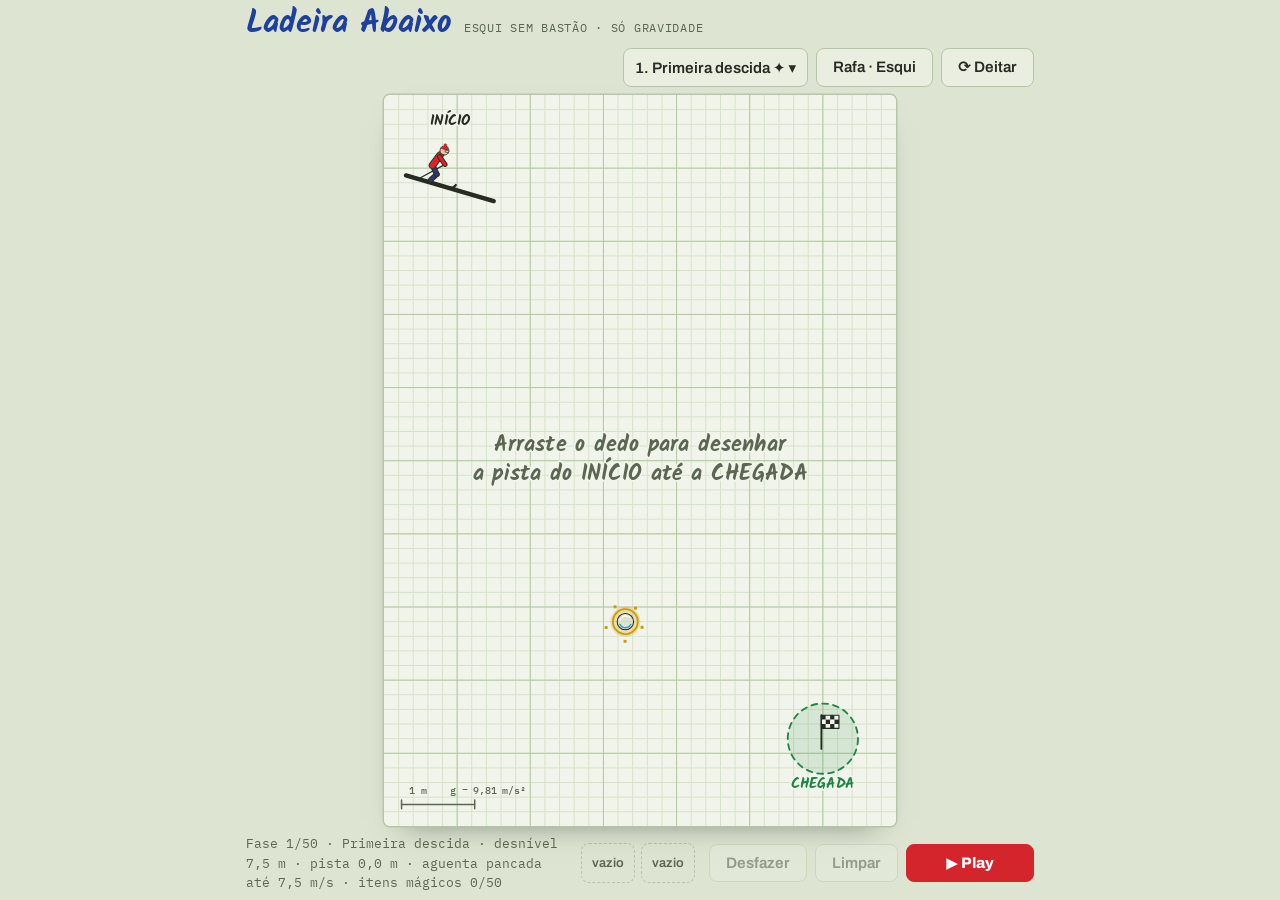
==== commit 4cc2b32f: "Physics v2: fixed step, track smoothing pipeline, energy bookkeeping, tests Fixed 1/120 s physics st" ====
--- a/index.html
+++ b/index.html
@@ -63,6 +63,7 @@
 <script src="js/levels.js"></script>
 <script src="js/riders.js"></script>
 <script src="js/state.js"></script>
+<script src="js/track.js"></script>
 <script src="js/physics.js"></script>
 <script src="js/game.js"></script>
 <script src="js/effects.js"></script>
